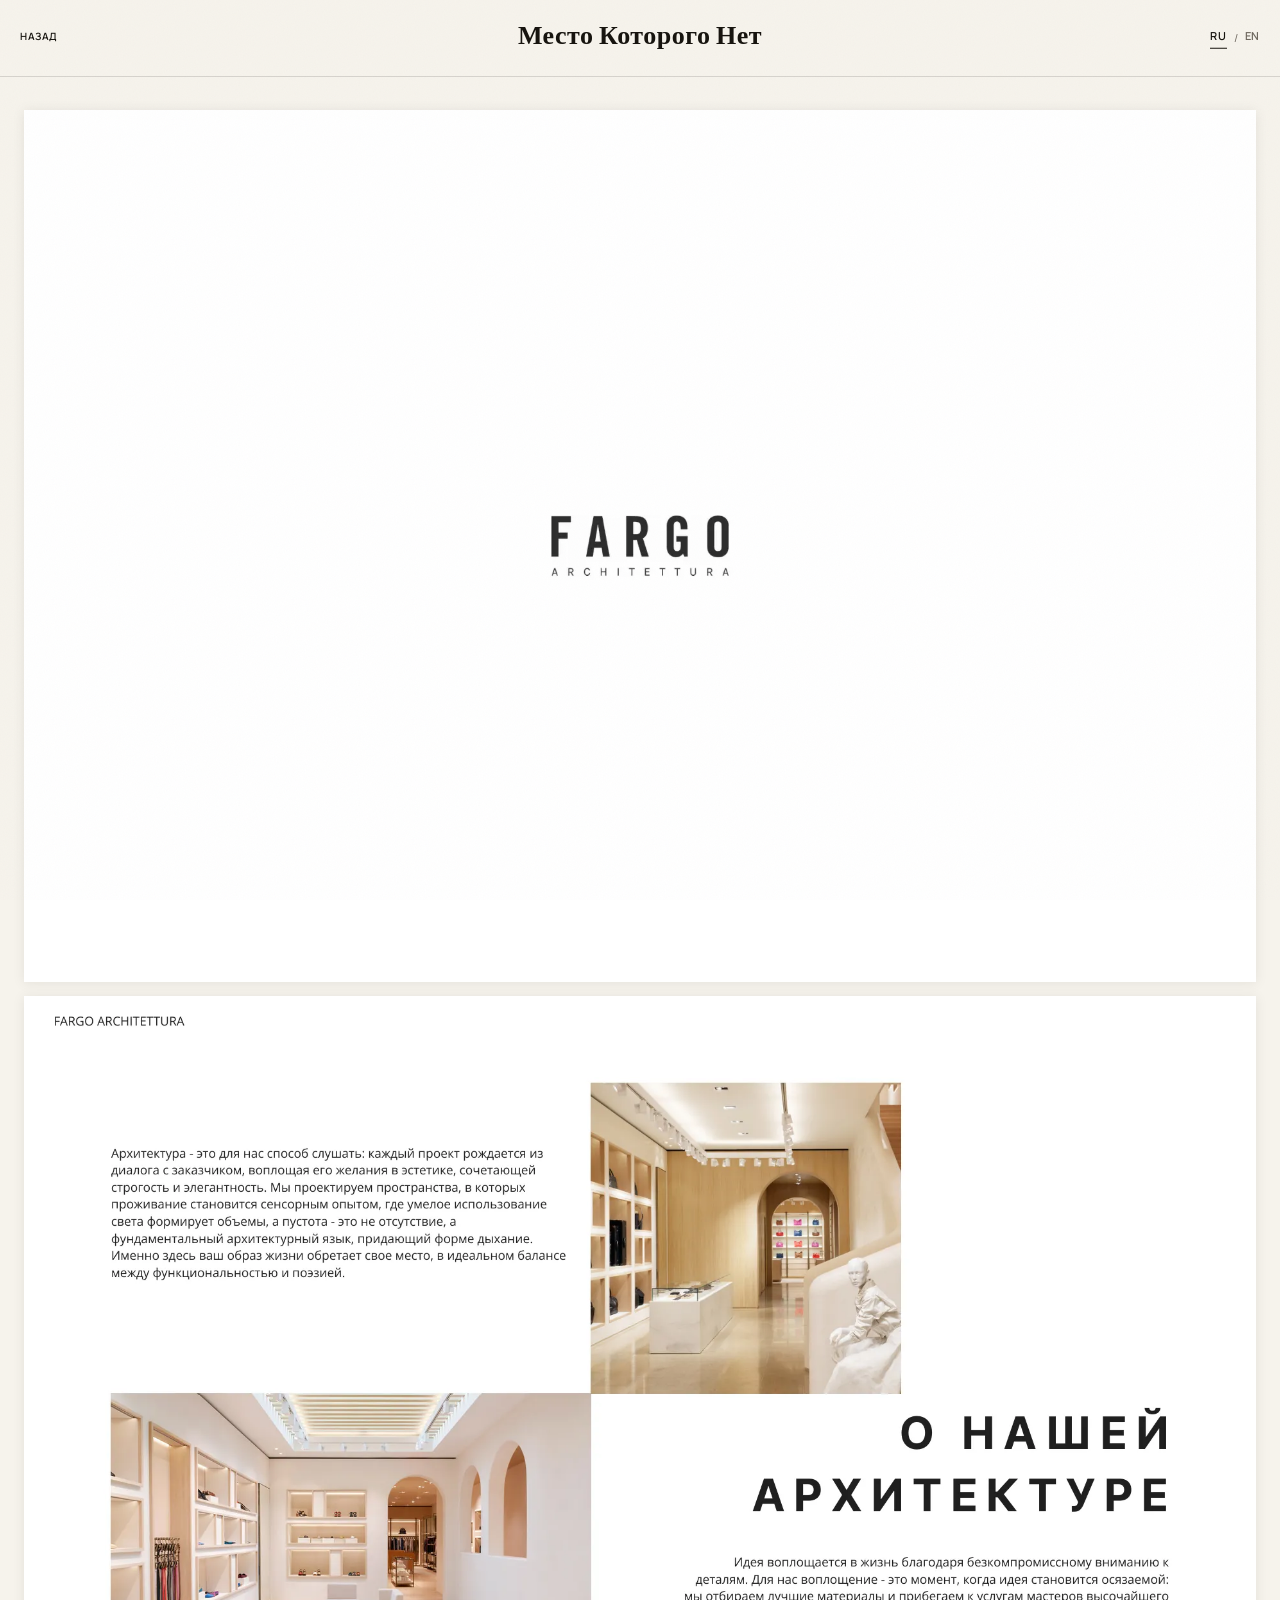
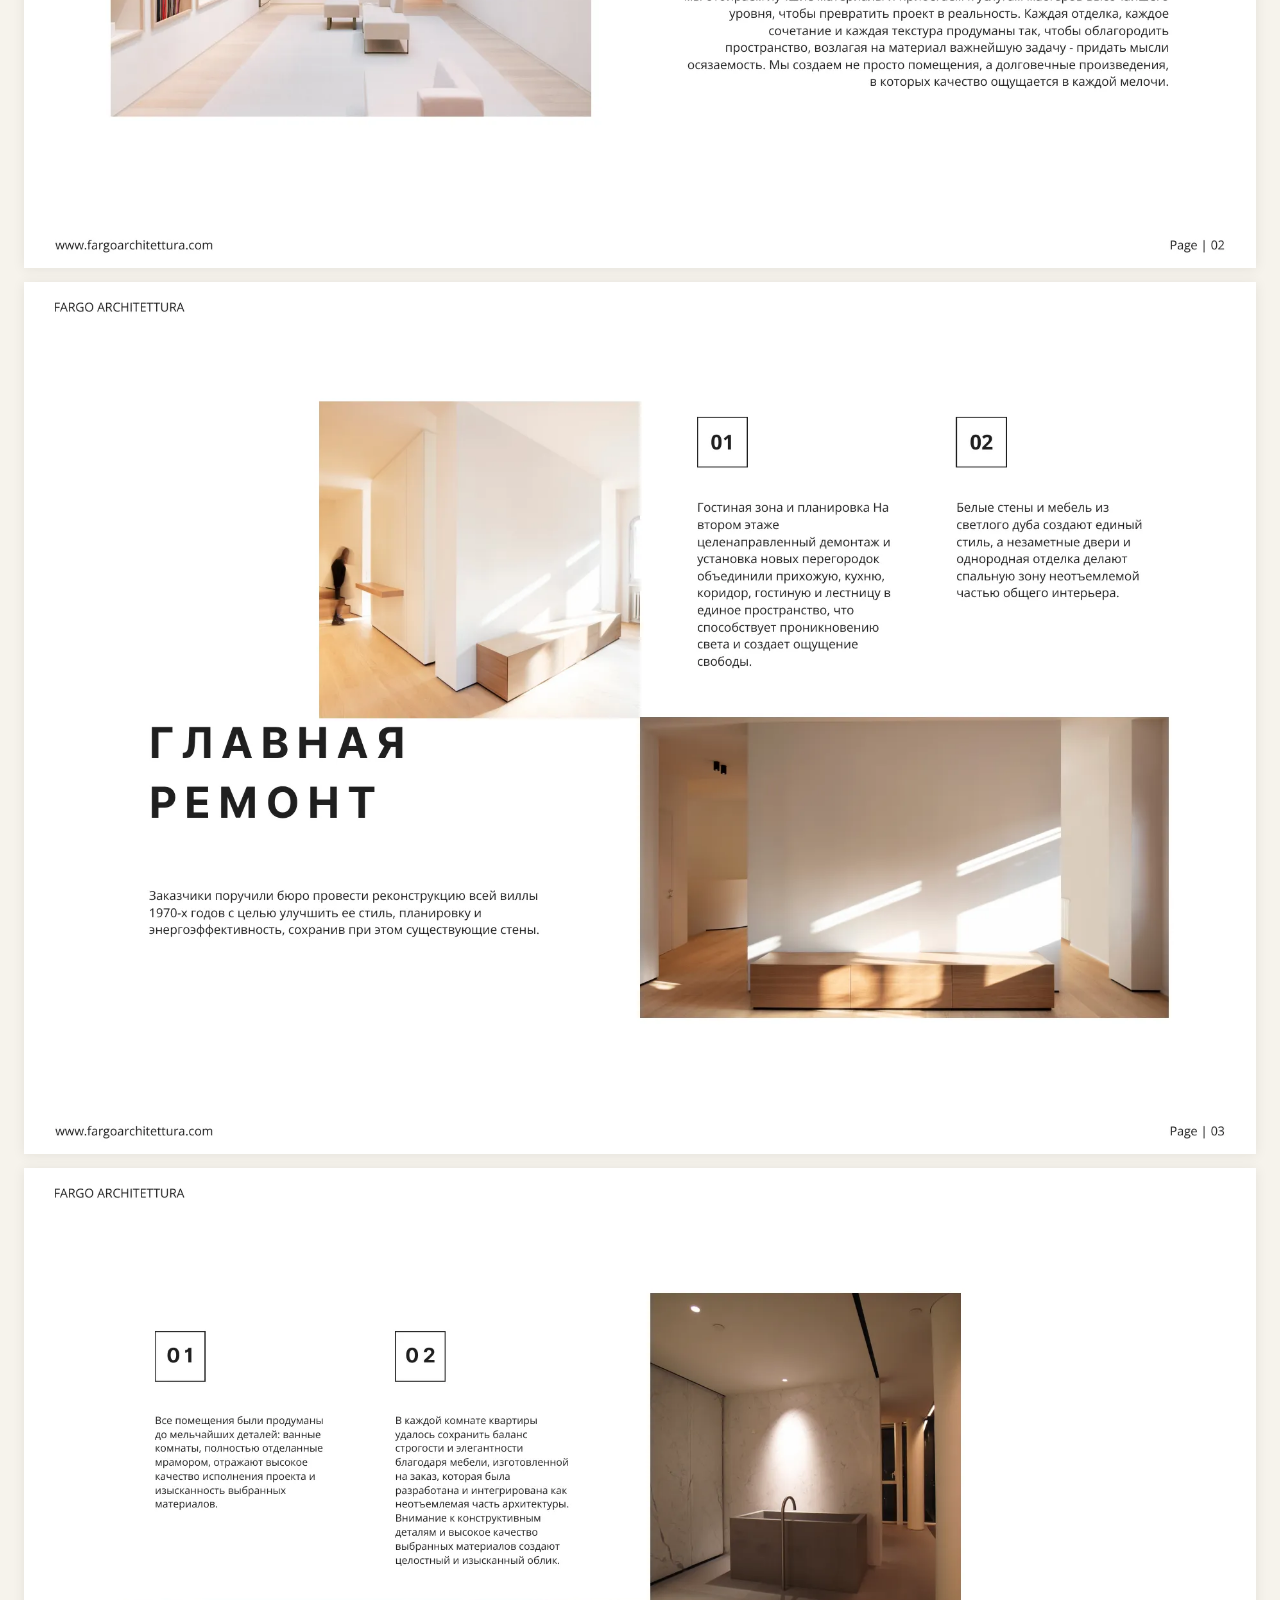
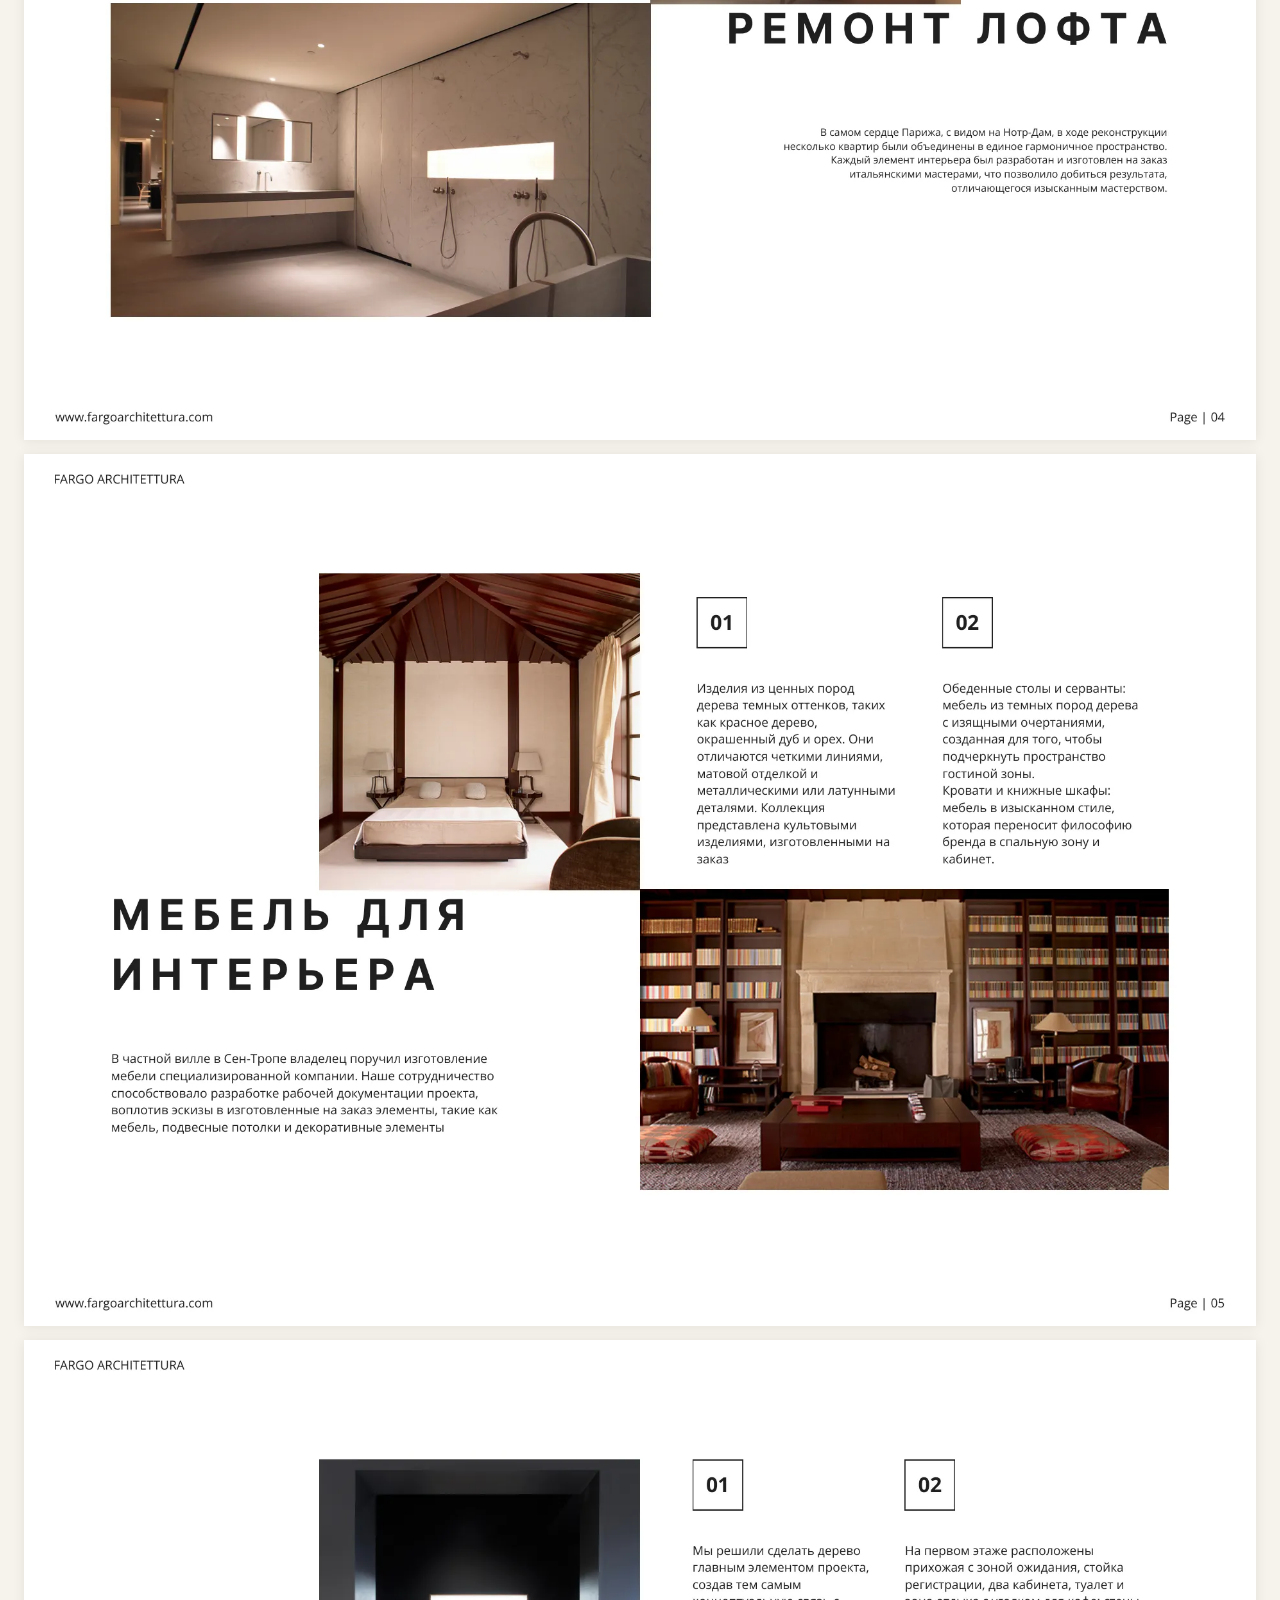
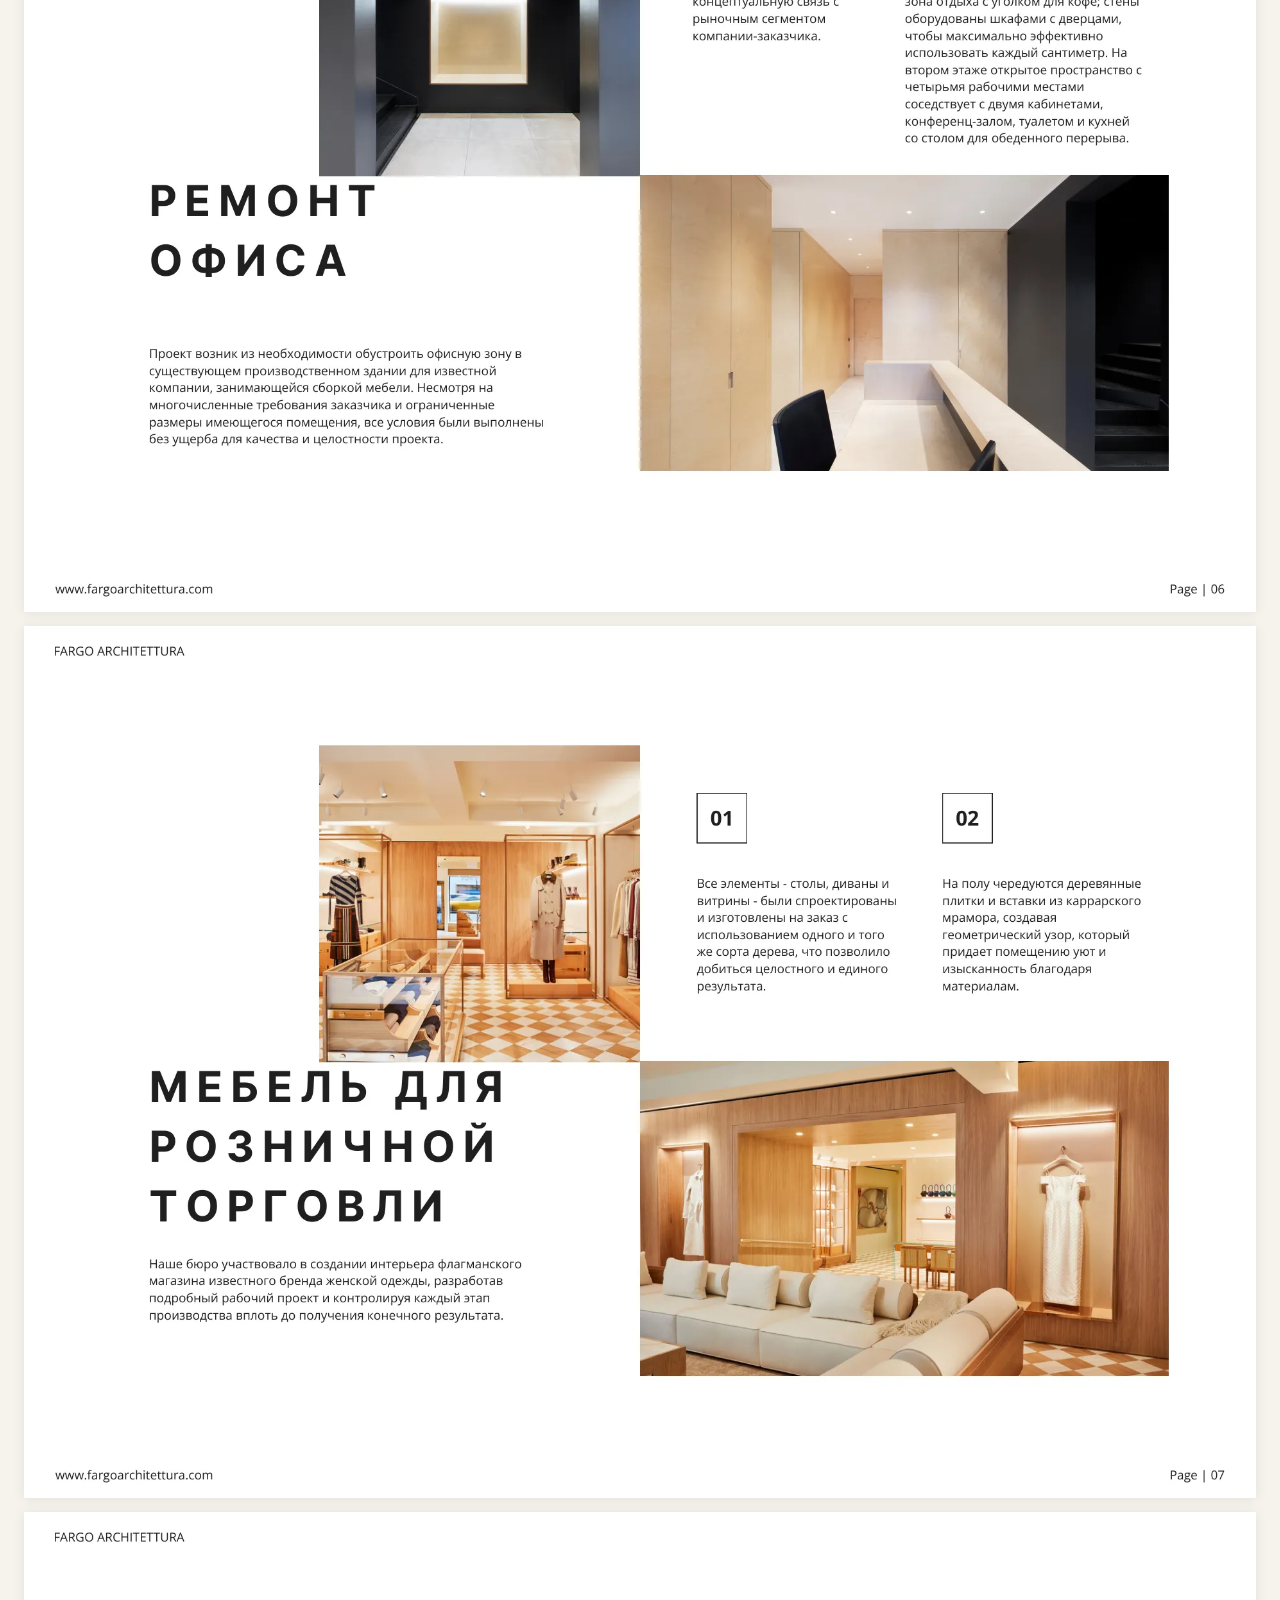
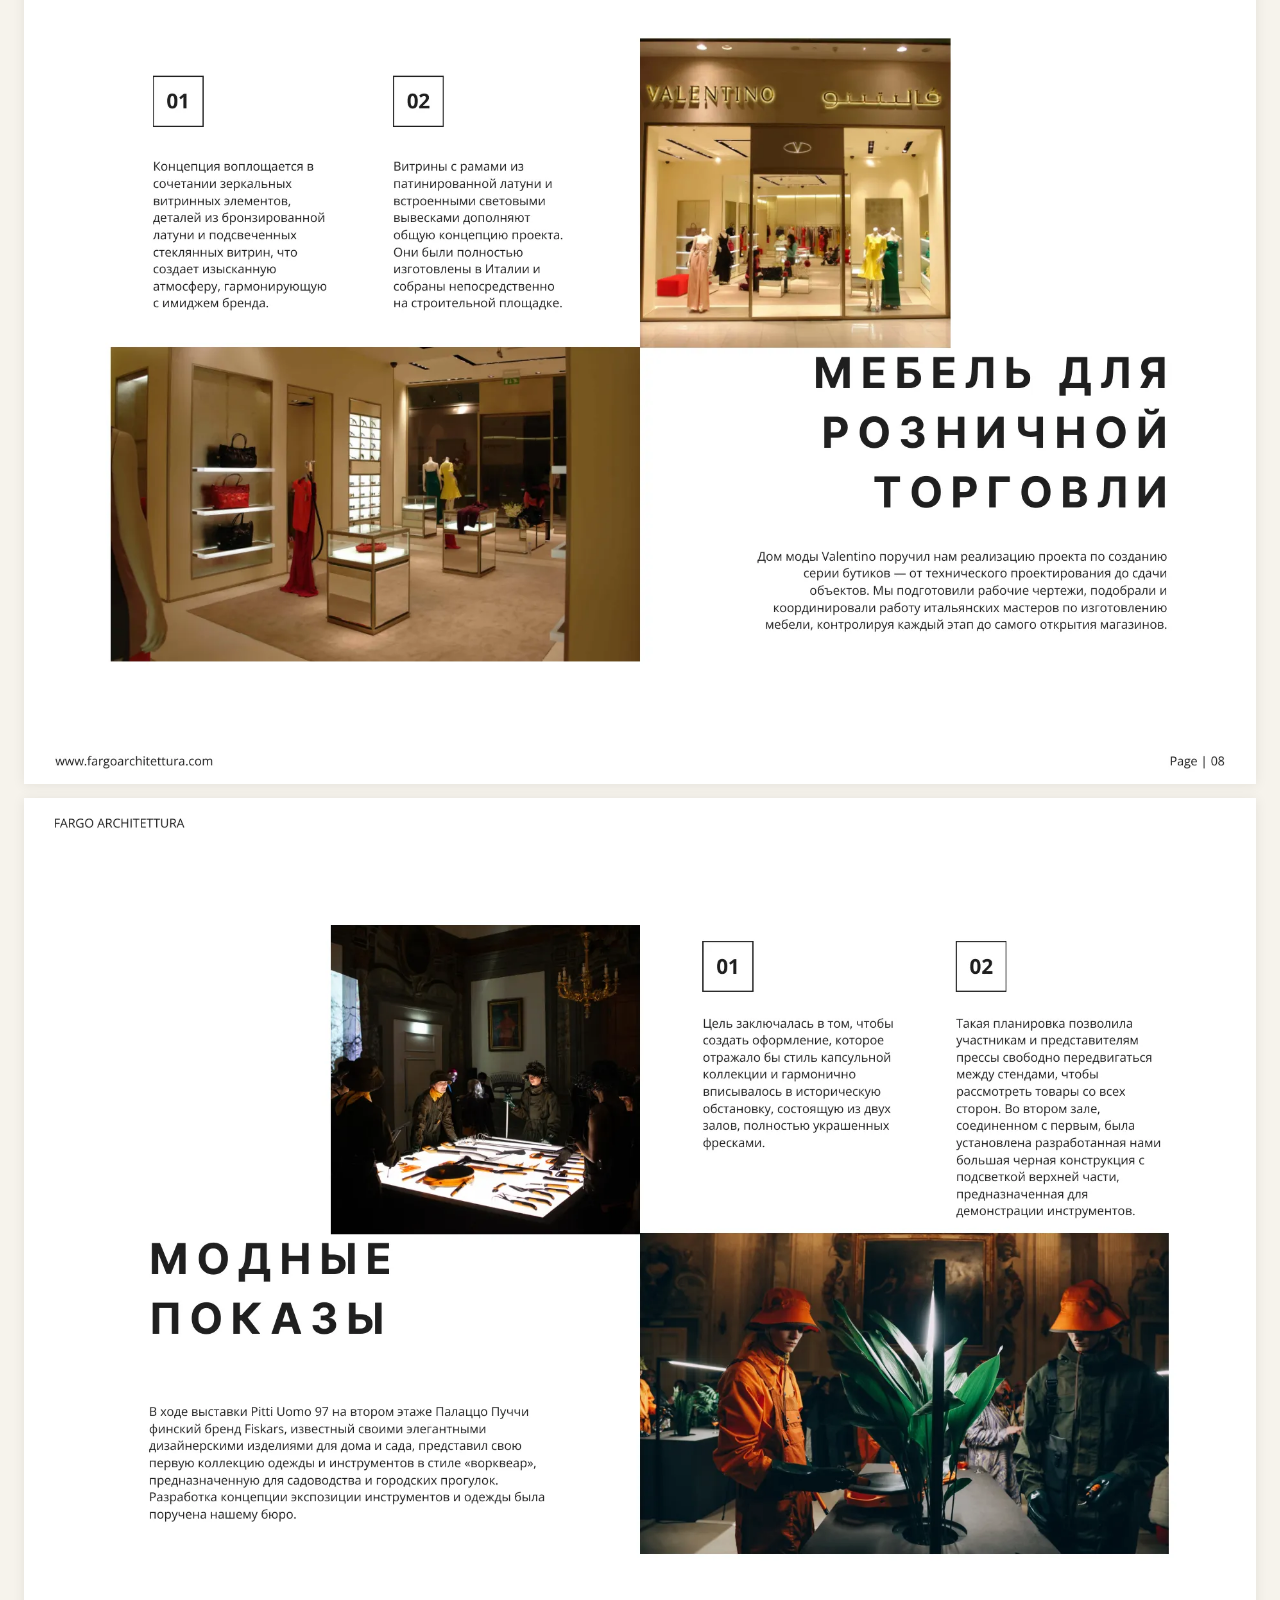
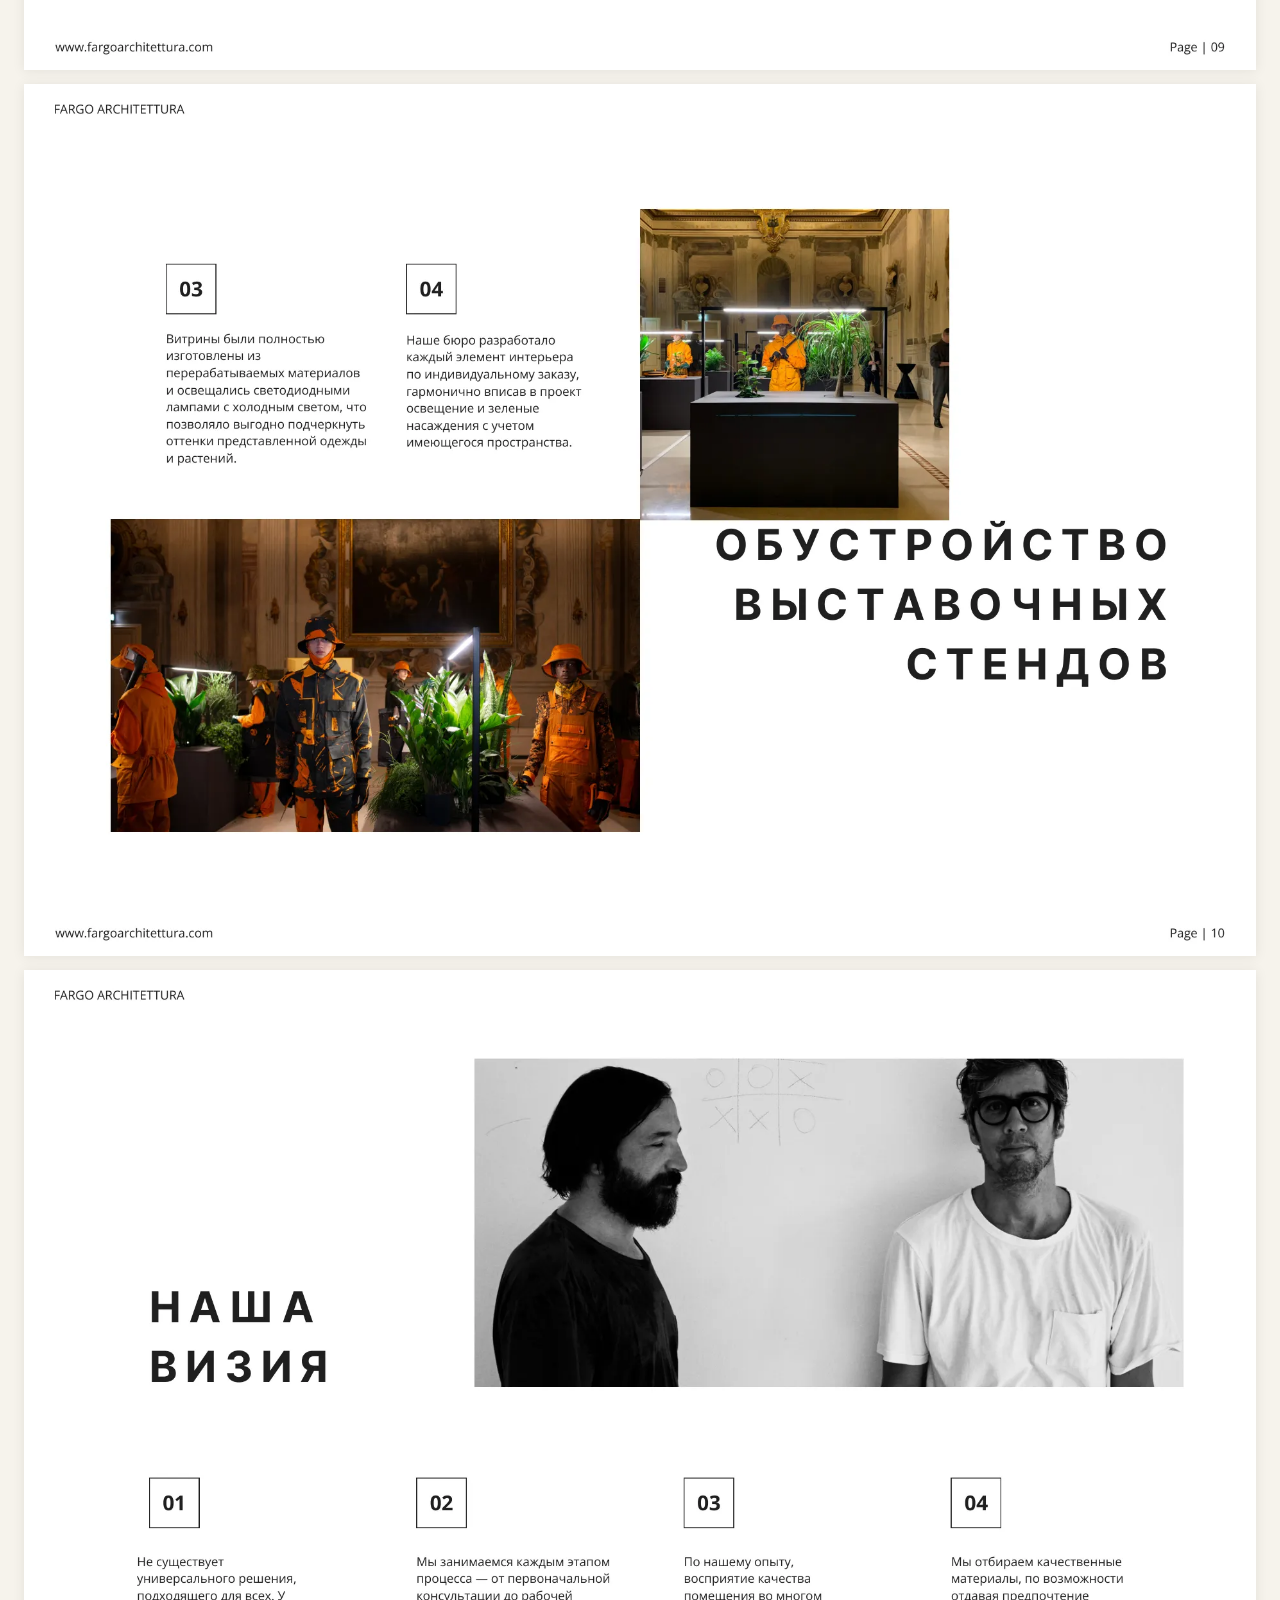
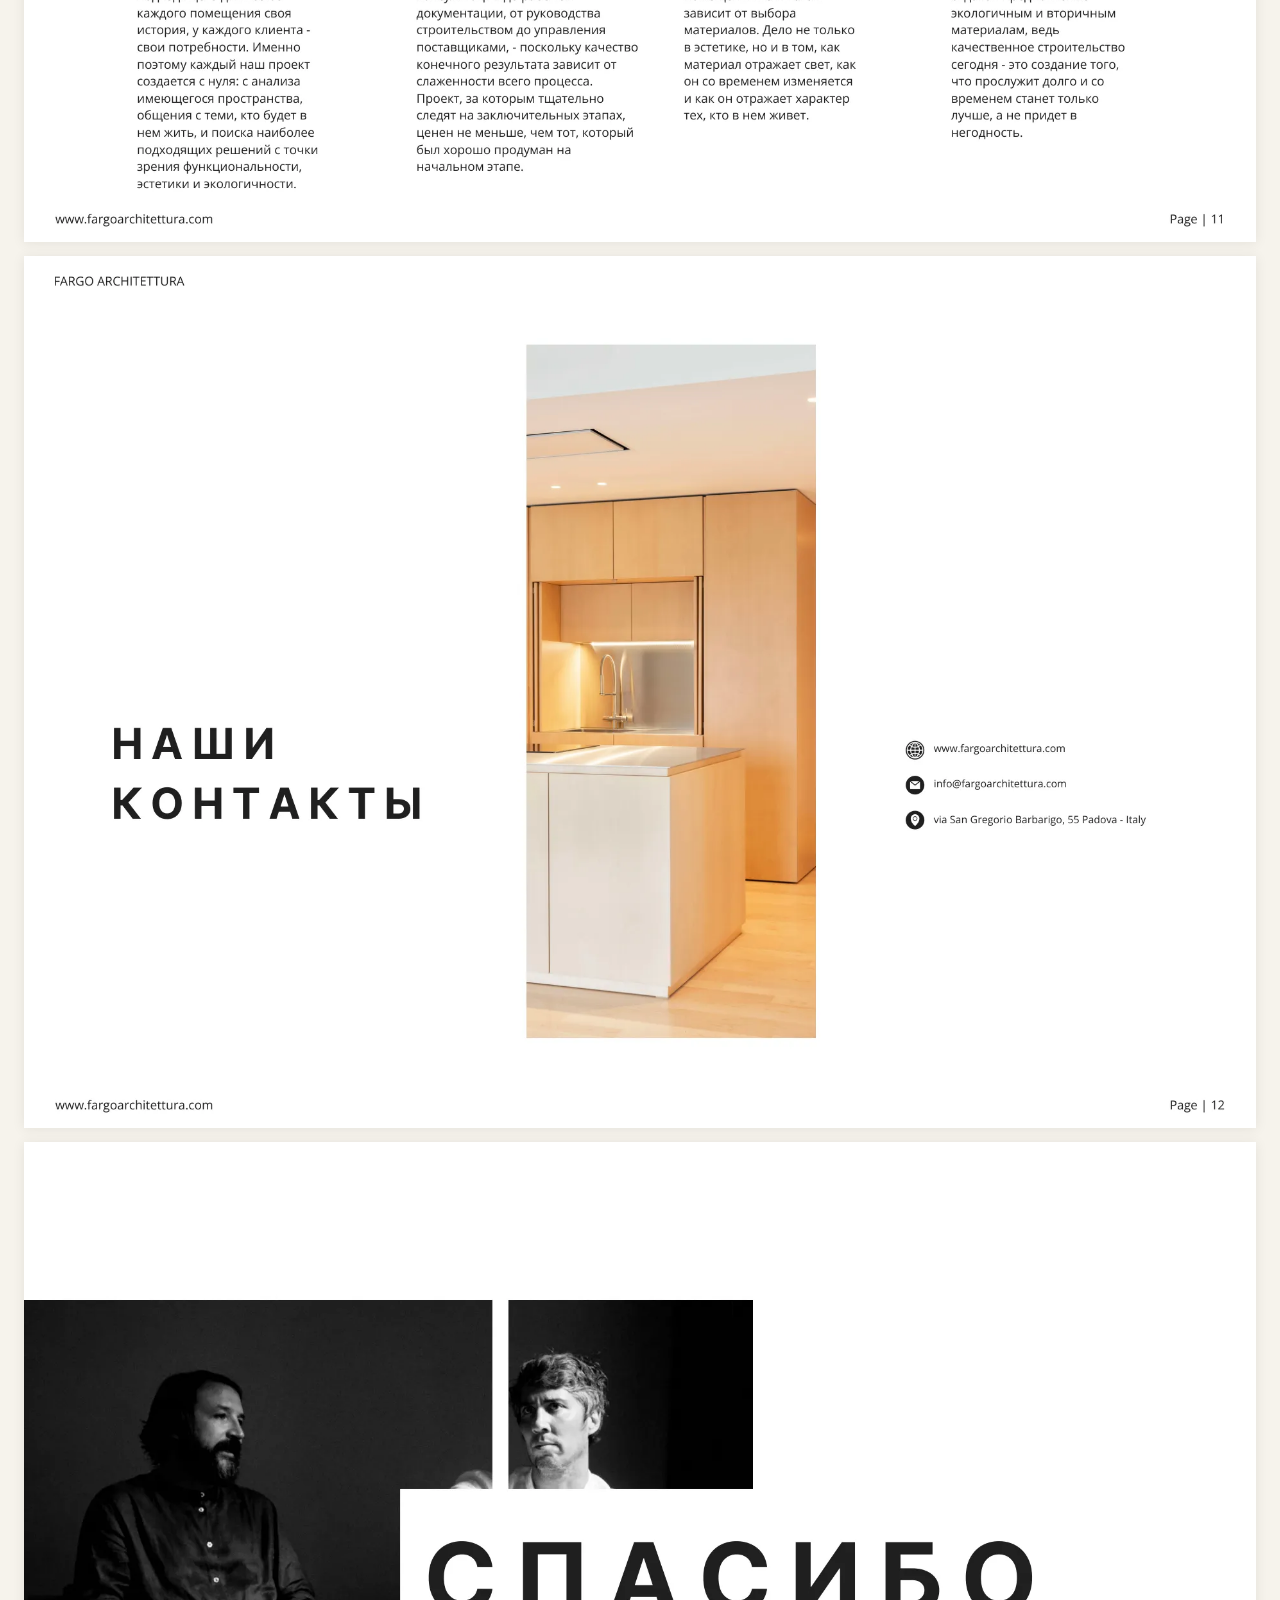
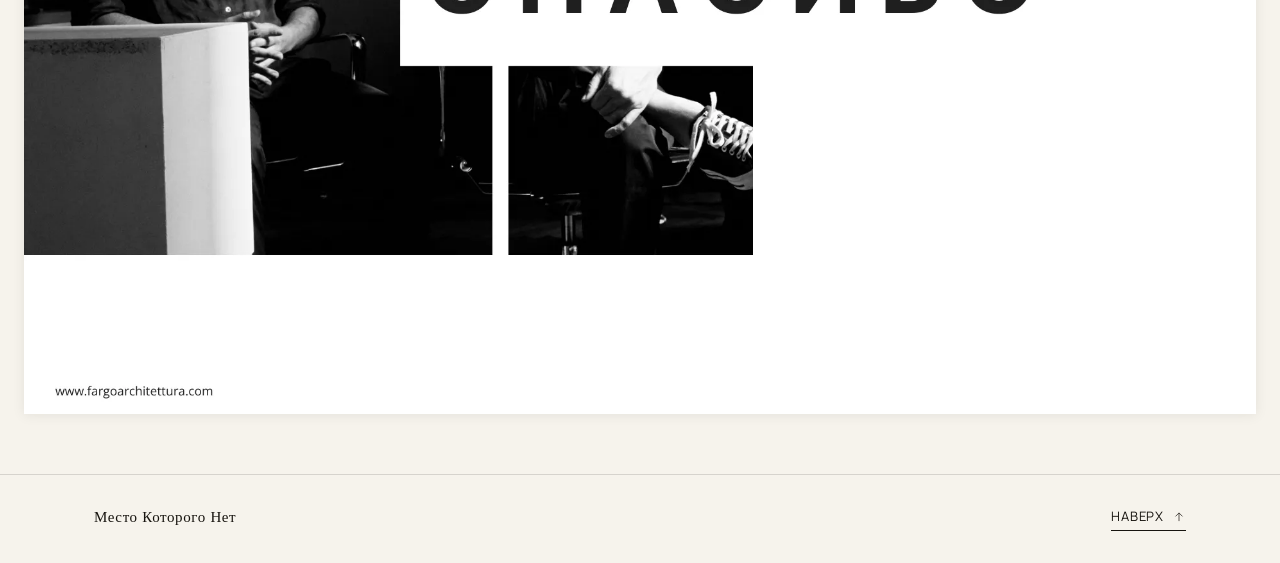
==== fargo.html @ a5865d2e "Add Fargo portfolio page, directions photo backdrop, header polish - New fargo.html: the Fargo portf" ====
<!doctype html>
<html lang="ru">
<head>
<meta charset="UTF-8" />
<meta name="viewport" content="width=device-width, initial-scale=1.0" />
<title data-i18n="fargo.title">Fargo — Место Которого Нет</title>
<meta name="description" content="Fargo — портфолио. Place Doesn't Exist." />
<link rel="preconnect" href="https://fonts.googleapis.com" />
<link rel="preconnect" href="https://fonts.gstatic.com" crossorigin />
<link href="https://fonts.googleapis.com/css2?family=Newsreader:ital,opsz,wght@0,6..72,300;0,6..72,400;0,6..72,500;0,6..72,700;1,6..72,400;1,6..72,500&family=Manrope:wght@400;500;600&display=swap" rel="stylesheet" />
<link rel="stylesheet" href="css/style.css" />
</head>
<body>

<div class="noise"></div>

<header class="site-header site-header--solid" id="header">
  <div class="header-bar">
    <nav class="nav-inline">
      <a href="index.html" class="nav-link" data-i18n="fargo.back">Назад</a>
    </nav>

    <div class="lang-switch" id="langSwitch">
      <button type="button" class="lang-btn is-active" data-lang="ru">RU</button>
      <span class="lang-sep">/</span>
      <button type="button" class="lang-btn" data-lang="en">EN</button>
    </div>

    <div class="container header-inner">
      <a href="index.html" class="logo" data-i18n="brand">Место Которого Нет</a>
    </div>
  </div>
</header>

<main class="fargo-main" id="top">
  <div class="fargo-set" data-lang-set="ru">
    <img src="content/fargo/ru/page-01.webp" alt="Fargo — страница 1" />
    <img src="content/fargo/ru/page-02.webp" alt="Fargo — страница 2" loading="lazy" />
    <img src="content/fargo/ru/page-03.webp" alt="Fargo — страница 3" loading="lazy" />
    <img src="content/fargo/ru/page-04.webp" alt="Fargo — страница 4" loading="lazy" />
    <img src="content/fargo/ru/page-05.webp" alt="Fargo — страница 5" loading="lazy" />
    <img src="content/fargo/ru/page-06.webp" alt="Fargo — страница 6" loading="lazy" />
    <img src="content/fargo/ru/page-07.webp" alt="Fargo — страница 7" loading="lazy" />
    <img src="content/fargo/ru/page-08.webp" alt="Fargo — страница 8" loading="lazy" />
    <img src="content/fargo/ru/page-09.webp" alt="Fargo — страница 9" loading="lazy" />
    <img src="content/fargo/ru/page-10.webp" alt="Fargo — страница 10" loading="lazy" />
    <img src="content/fargo/ru/page-11.webp" alt="Fargo — страница 11" loading="lazy" />
    <img src="content/fargo/ru/page-12.webp" alt="Fargo — страница 12" loading="lazy" />
    <img src="content/fargo/ru/page-13.webp" alt="Fargo — страница 13" loading="lazy" />
  </div>

  <div class="fargo-set" data-lang-set="en">
    <img src="content/fargo/en/page-01.webp" alt="Fargo — page 1" />
    <img src="content/fargo/en/page-02.webp" alt="Fargo — page 2" loading="lazy" />
    <img src="content/fargo/en/page-03.webp" alt="Fargo — page 3" loading="lazy" />
    <img src="content/fargo/en/page-04.webp" alt="Fargo — page 4" loading="lazy" />
    <img src="content/fargo/en/page-05.webp" alt="Fargo — page 5" loading="lazy" />
    <img src="content/fargo/en/page-06.webp" alt="Fargo — page 6" loading="lazy" />
    <img src="content/fargo/en/page-07.webp" alt="Fargo — page 7" loading="lazy" />
    <img src="content/fargo/en/page-08.webp" alt="Fargo — page 8" loading="lazy" />
    <img src="content/fargo/en/page-09.webp" alt="Fargo — page 9" loading="lazy" />
    <img src="content/fargo/en/page-10.webp" alt="Fargo — page 10" loading="lazy" />
    <img src="content/fargo/en/page-11.webp" alt="Fargo — page 11" loading="lazy" />
    <img src="content/fargo/en/page-12.webp" alt="Fargo — page 12" loading="lazy" />
    <img src="content/fargo/en/page-13.webp" alt="Fargo — page 13" loading="lazy" />
  </div>
</main>

<footer class="site-footer">
  <div class="container meta-row">
    <div class="meta-brand">
      <span data-i18n="brand">Место Которого Нет</span>
    </div>
    <a href="#top" class="meta-link">
      <span data-i18n="footer.top">Наверх</span>
      <svg viewBox="0 0 24 24" fill="none" aria-hidden="true"><path d="M12 19V5M6 11l6-6 6 6" stroke="currentColor" stroke-width="1.2"/></svg>
    </a>
  </div>
</footer>

<script src="js/i18n.js"></script>
<script>
  (() => {
    const sets = document.querySelectorAll(".fargo-set");
    const syncSets = (lang) => {
      sets.forEach((set) => {
        set.classList.toggle("is-active", set.getAttribute("data-lang-set") === lang);
      });
    };
    document.addEventListener("langchange", (e) => syncSets(e.detail.lang));
    document.addEventListener("DOMContentLoaded", () => {
      syncSets(document.documentElement.lang || "ru");
    });
  })();
</script>
</body>
</html>
---- css/style.css ----
/* ------------------------------------------------------------ */
/* Tokens                                                         */
/* ------------------------------------------------------------ */
:root {
  --bg: #f6f3ec;
  --bg-alt: #efeae0;
  --ink: #17140f;
  --ink-soft: #6e685f;
  --line: rgba(23, 20, 15, 0.14);
  --dark-bg: #14120e;
  --cream: #f6f3ec;

  --dot-1: #96603f;
  --dot-2: #2b3868;
  --dot-3: #2e4a37;

  --font-display: "Newsreader", Georgia, serif;
  --font-body: "Manrope", -apple-system, BlinkMacSystemFont, sans-serif;

  --container: 1220px;
  --gutter: clamp(20px, 5vw, 64px);
  --section-y: clamp(80px, 12vw, 160px);

  --ease: cubic-bezier(0.22, 1, 0.36, 1);
}

/* ------------------------------------------------------------ */
/* Reset                                                          */
/* ------------------------------------------------------------ */
* { margin: 0; padding: 0; box-sizing: border-box; }

html { scroll-behavior: smooth; }

body {
  background: var(--bg);
  color: var(--ink);
  font-family: var(--font-body);
  font-size: 16px;
  line-height: 1.5;
  -webkit-font-smoothing: antialiased;
  overflow-x: hidden;
}

img { max-width: 100%; display: block; }
a { color: inherit; text-decoration: none; }
ul { list-style: none; }
button { font: inherit; background: none; border: none; cursor: pointer; }

.container {
  max-width: var(--container);
  margin: 0 auto;
  padding: 0 var(--gutter);
}

h1, h2, h3 {
  font-family: var(--font-display);
  font-weight: 400;
  line-height: 1.08;
  letter-spacing: -0.01em;
}

em { font-style: italic; }

/* subtle grain overlay for texture */
.noise {
  position: fixed;
  inset: 0;
  pointer-events: none;
  z-index: 999;
  opacity: 0.035;
  mix-blend-mode: multiply;
  background-image: url("data:image/svg+xml,%3Csvg xmlns='http://www.w3.org/2000/svg' width='120' height='120'%3E%3Cfilter id='n'%3E%3CfeTurbulence type='fractalNoise' baseFrequency='0.9' numOctaves='2' stitchTiles='stitch'/%3E%3C/filter%3E%3Crect width='100%25' height='100%25' filter='url(%23n)'/%3E%3C/svg%3E");
}

/* ------------------------------------------------------------ */
/* Reveal-on-scroll                                               */
/* ------------------------------------------------------------ */
.reveal {
  opacity: 0;
  transform: translateY(24px);
  transition: opacity 0.9s var(--ease), transform 0.9s var(--ease);
}
.reveal.is-visible {
  opacity: 1;
  transform: translateY(0);
}

/* ------------------------------------------------------------ */
/* Header                                                         */
/* ------------------------------------------------------------ */
.site-header {
  position: fixed;
  top: 0;
  left: 0;
  right: 0;
  z-index: 200;
  padding: 26px 0;
  color: var(--ink);
  transition: background 0.4s var(--ease), padding 0.4s var(--ease), border-color 0.4s var(--ease);
  border-bottom: 1px solid transparent;
}
.site-header.scrolled {
  background: rgba(246, 243, 236, 0.86);
  backdrop-filter: blur(10px);
  padding: 16px 0;
  border-color: var(--line);
}
.site-header.nav-hover {
  background: rgba(246, 243, 236, 0.86);
  backdrop-filter: blur(10px);
  border-color: var(--line);
}

/* Solid header variant for inner pages (no hero photo behind it) */
.site-header--solid {
  background: var(--bg);
  border-color: var(--line);
}
.site-header--solid .logo { color: var(--ink); }

.header-inner {
  position: relative;
  display: flex;
  align-items: center;
  min-height: 24px;
  pointer-events: none;
}
.header-inner .logo,
.header-inner .burger {
  pointer-events: auto;
}

.logo {
  font-family: var(--font-display);
  font-size: 26px;
  font-weight: 700;
  color: #fff;
  letter-spacing: 0.02em;
  white-space: nowrap;
  position: absolute;
  left: 50%;
  transform: translateX(-50%);
  transition: color 0.4s var(--ease);
}
.site-header.scrolled .logo,
.site-header.nav-hover .logo { color: var(--ink); }

.header-bar { position: relative; }

.nav-inline {
  position: absolute;
  left: 20px;
  top: 50%;
  transform: translateY(-50%);
  display: flex;
  gap: clamp(10px, 1.6vw, 20px);
}
.nav-inline a {
  font-size: 10px;
  font-weight: 600;
  letter-spacing: 0.05em;
  text-transform: uppercase;
  position: relative;
  padding-bottom: 4px;
}
.nav-inline a::after {
  content: "";
  position: absolute;
  left: 0; right: 100%;
  bottom: 0;
  height: 1px;
  background: currentColor;
  transition: right 0.35s var(--ease);
}
.nav-inline a:hover::after { right: 0; }

/* Second header row: submenu items revealed below the main bar */
.nav-subrow {
  overflow: hidden;
  max-height: 0;
  transition: max-height 0.35s var(--ease);
}
.site-header.subrow-open .nav-subrow { max-height: 120px; }

.nav-submenu {
  display: none;
  flex-direction: column;
  align-items: flex-start;
  gap: 10px;
  padding: 18px 20px 8px;
}
.nav-submenu.is-active { display: flex; }
.nav-submenu a {
  font-family: var(--font-display);
  font-size: 14px;
  color: var(--ink);
  white-space: nowrap;
  transition: opacity 0.25s var(--ease);
}
.nav-submenu a:hover { opacity: 0.55; }

.lang-switch {
  position: absolute;
  right: 20px;
  top: 50%;
  transform: translateY(-50%);
  display: flex;
  align-items: center;
  gap: 7px;
  z-index: 210;
}
.lang-sep {
  font-size: 11px;
  color: var(--ink-soft);
}
.lang-btn {
  font-family: var(--font-body);
  font-size: 11px;
  font-weight: 600;
  letter-spacing: 0.06em;
  text-transform: uppercase;
  color: var(--ink-soft);
  cursor: pointer;
  padding-bottom: 3px;
  border-bottom: 1px solid transparent;
  transition: color 0.25s var(--ease), border-color 0.25s var(--ease);
}
.lang-btn.is-active {
  color: var(--ink);
  border-color: var(--ink);
}
.lang-btn:hover { color: var(--ink); }

.burger {
  display: none;
  flex-direction: column;
  justify-content: center;
  gap: 5px;
  width: 32px;
  height: 24px;
  justify-self: start;
  z-index: 210;
}
.burger span {
  display: block;
  height: 1px;
  background: currentColor;
  transition: transform 0.3s var(--ease), opacity 0.3s var(--ease);
}
.burger[aria-expanded="true"] span:nth-child(1) { transform: translateY(6px) rotate(45deg); }
.burger[aria-expanded="true"] span:nth-child(2) { opacity: 0; }
.burger[aria-expanded="true"] span:nth-child(3) { transform: translateY(-6px) rotate(-45deg); }

/* ------------------------------------------------------------ */
/* Full-screen nav overlay                                        */
/* ------------------------------------------------------------ */
.nav-overlay {
  position: fixed;
  inset: 0;
  z-index: 150;
  background: var(--cream);
  display: flex;
  flex-direction: column;
  align-items: center;
  justify-content: center;
  gap: 44px;
  opacity: 0;
  visibility: hidden;
  transform: translateY(-12px);
  transition: opacity 0.5s var(--ease), transform 0.5s var(--ease), visibility 0.5s;
}
.nav-overlay.open {
  opacity: 1;
  visibility: visible;
  transform: translateY(0);
}
.nav-overlay ul {
  display: flex;
  flex-direction: column;
  align-items: center;
  gap: 22px;
}
.nav-overlay a {
  font-family: var(--font-display);
  font-size: clamp(28px, 5vw, 44px);
  transition: opacity 0.3s var(--ease);
}
.nav-overlay a:hover { opacity: 0.55; }
.nav-overlay-foot {
  font-size: 12px;
  letter-spacing: 0.08em;
  text-transform: uppercase;
  color: var(--ink-soft);
}

/* ------------------------------------------------------------ */
/* Hero                                                            */
/* ------------------------------------------------------------ */
.hero {
  position: relative;
  height: 100svh;
  overflow: hidden;
  background: var(--bg);
}

.hero-photo {
  position: absolute;
  inset: 0;
}
.hero-photo img {
  width: 100%;
  height: 100%;
  object-fit: cover;
  object-position: center 30%;
}

.hero-scroll {
  position: absolute;
  right: var(--gutter);
  bottom: 40px;
  z-index: 2;
  display: flex;
  align-items: center;
  gap: 12px;
}
.hero-scroll span {
  width: 1px;
  height: 40px;
  background: rgba(23, 20, 15, 0.25);
  overflow: hidden;
  position: relative;
}
.hero-scroll span::after {
  content: "";
  position: absolute;
  top: -100%;
  left: 0; right: 0; height: 100%;
  background: var(--ink);
  animation: scrollLine 2.2s var(--ease) infinite;
}
@keyframes scrollLine {
  0% { top: -100%; }
  60% { top: 100%; }
  100% { top: 100%; }
}
.hero-scroll p {
  font-size: 11px;
  letter-spacing: 0.14em;
  text-transform: uppercase;
  color: var(--ink-soft);
}

/* ------------------------------------------------------------ */
/* Styles                                                          */
/* ------------------------------------------------------------ */
.styles { padding: 28px 0; }

.styles-row {
  display: flex;
  gap: 10px;
}

.style-card {
  flex: 1;
  padding: 16px 18px;
  display: flex;
  flex-direction: column;
  align-items: center;
  gap: 5px;
  text-align: center;
}

.style-title-row {
  display: flex;
  align-items: center;
  justify-content: center;
  gap: 8px;
}

.style-dot {
  width: 6px;
  height: 6px;
  border-radius: 50%;
  flex-shrink: 0;
}
.style-dot-1 { background: var(--dot-1); }
.style-dot-2 { background: var(--dot-2); }
.style-dot-3 { background: var(--dot-3); }

.style-card h3 { font-size: clamp(11px, 1.1vw, 14px); }
.style-card p {
  font-family: var(--font-display);
  font-style: italic;
  font-size: 11px;
  color: var(--ink-soft);
}

/* ------------------------------------------------------------ */
/* Eyebrow (label + line)                                         */
/* ------------------------------------------------------------ */
.eyebrow-row {
  display: flex;
  align-items: center;
  gap: 16px;
  margin-bottom: 28px;
  font-size: 12px;
  letter-spacing: 0.14em;
  text-transform: uppercase;
  color: var(--ink-soft);
}
.eyebrow-row.center { justify-content: center; }
.eyebrow-line {
  width: 48px;
  height: 1px;
  background: currentColor;
  opacity: 0.5;
}

/* ------------------------------------------------------------ */
/* About                                                           */
/* ------------------------------------------------------------ */
.about { padding: var(--section-y) 0; }
.styles + .about { padding-top: 40px; }

.about-text {
  font-family: var(--font-display);
  font-size: clamp(19px, 2.3vw, 27px);
  line-height: 1.5;
  max-width: 800px;
}

.meta-row {
  display: flex;
  align-items: flex-end;
  justify-content: space-between;
  gap: 20px;
  flex-wrap: wrap;
}
.about .meta-row {
  margin-top: 56px;
  padding-top: 28px;
  border-top: 1px solid var(--line);
}

.meta-brand { display: flex; flex-direction: column; gap: 4px; }
.meta-brand span:first-child {
  font-family: var(--font-display);
  font-size: 15px;
  letter-spacing: 0.04em;
}
.meta-brand span:not(:first-child) {
  font-size: 11px;
  text-transform: uppercase;
  letter-spacing: 0.06em;
  color: var(--ink-soft);
}

.meta-link {
  display: inline-flex;
  align-items: center;
  gap: 8px;
  font-size: 13px;
  text-transform: uppercase;
  letter-spacing: 0.06em;
  border-bottom: 1px solid var(--ink);
  padding-bottom: 3px;
  transition: gap 0.3s var(--ease);
}
.meta-link svg { width: 14px; height: 14px; transition: transform 0.3s var(--ease); }
.meta-link:hover { gap: 12px; }

/* ------------------------------------------------------------ */
/* Section heading                                                */
/* ------------------------------------------------------------ */
h2 { font-size: clamp(32px, 4.5vw, 52px); margin-bottom: 48px; }

/* ------------------------------------------------------------ */
/* Directions / Cards                                             */
/* ------------------------------------------------------------ */
.directions {
  position: relative;
  padding: var(--section-y) 0;
  background: var(--bg-alt);
  border-top: 1px solid var(--line);
  border-bottom: 1px solid var(--line);
}
.directions::before {
  content: "";
  position: absolute;
  inset: 0;
  background: url("../content/IMG_7800.jpg") center / cover no-repeat;
  opacity: 0.5;
  pointer-events: none;
}
.directions .container { position: relative; }

.cards {
  display: grid;
  grid-template-columns: repeat(3, 1fr);
  gap: 1px;
  background: var(--line);
  border: 1px solid var(--line);
}

.card {
  background: rgba(246, 243, 236, 0.72);
  backdrop-filter: blur(6px);
  padding: 44px 32px;
  display: flex;
  flex-direction: column;
  gap: 20px;
  transition: background 0.4s var(--ease);
}
.card:hover { background: rgba(246, 243, 236, 0.92); }

.card-icon {
  width: 40px; height: 40px;
  color: var(--ink);
}
.card-icon svg { width: 100%; height: 100%; }

.card h3 { font-size: 22px; }
.card p { color: var(--ink-soft); font-size: 15px; line-height: 1.6; }

/* ------------------------------------------------------------ */
/* Italy                                                           */
/* ------------------------------------------------------------ */
.italy { padding: var(--section-y) 0; }

.italy-grid {
  display: grid;
  grid-template-columns: 1fr 1fr;
  gap: clamp(32px, 6vw, 90px);
  align-items: center;
}

.italy-visual { aspect-ratio: 4 / 5; position: relative; order: 2; }
.italy-frame {
  position: absolute; inset: 0;
  background:
    url("../content/italy.jpg") center / cover no-repeat,
    linear-gradient(160deg, #d8cdb8 0%, #b9ab8f 55%, #8f7f63 100%);
}

.italy-text h2 { margin-top: 18px; }
.italy-text p:not(.eyebrow-row *) {
  font-family: var(--font-display);
  font-size: clamp(18px, 1.9vw, 22px);
  color: var(--ink);
  max-width: 480px;
}

/* ------------------------------------------------------------ */
/* Partners                                                        */
/* ------------------------------------------------------------ */
.partners { padding: var(--section-y) 0; background: var(--dark-bg); color: var(--cream); }
.partners .eyebrow-row { color: rgba(246, 243, 236, 0.55); }
.partners h2 { color: var(--cream); }
.partners-lead {
  font-family: var(--font-display);
  color: rgba(246, 243, 236, 0.82);
  font-size: clamp(18px, 1.9vw, 22px);
  max-width: 560px;
  margin-top: -20px;
  margin-bottom: 48px;
}

.partners-row {
  display: grid;
  grid-template-columns: repeat(5, 1fr);
  border-top: 1px solid rgba(246, 243, 236, 0.16);
  border-left: 1px solid rgba(246, 243, 236, 0.16);
}
.partner-slot {
  border-right: 1px solid rgba(246, 243, 236, 0.16);
  border-bottom: 1px solid rgba(246, 243, 236, 0.16);
  padding: 40px 20px;
  display: flex;
  align-items: center;
  justify-content: center;
  font-family: var(--font-display);
  font-size: 15px;
  color: rgba(246, 243, 236, 0.4);
  letter-spacing: 0.04em;
}

.partners-note {
  margin-top: 20px;
  font-size: 12px;
  color: rgba(246, 243, 236, 0.4);
}

/* ------------------------------------------------------------ */
/* Contact                                                         */
/* ------------------------------------------------------------ */
.contact {
  padding: var(--section-y) 0;
  text-align: center;
}
.contact h2 { margin-bottom: 24px; }
.contact-sub {
  font-family: var(--font-display);
  max-width: 480px;
  color: var(--ink);
  font-size: clamp(18px, 1.9vw, 21px);
  margin: 0 auto 40px;
}

.contact-buttons {
  display: flex;
  flex-direction: column;
  align-items: center;
  gap: 16px;
}

.btn {
  display: inline-flex;
  align-items: center;
  gap: 10px;
  padding: 16px 30px;
  border: 1px solid var(--ink);
  border-radius: 999px;
  font-size: 13px;
  letter-spacing: 0.06em;
  text-transform: uppercase;
  transition: background 0.3s var(--ease), color 0.3s var(--ease);
}
.btn:hover { background: var(--ink); color: var(--bg); }

/* ------------------------------------------------------------ */
/* Fargo portfolio page                                            */
/* ------------------------------------------------------------ */
.fargo-main {
  padding: 110px 0 60px;
  max-width: 1400px;
  margin: 0 auto;
}

.fargo-set { display: none; }
.fargo-set.is-active {
  display: flex;
  flex-direction: column;
  gap: 14px;
  padding: 0 clamp(10px, 2vw, 24px);
}
.fargo-set img {
  width: 100%;
  display: block;
  box-shadow: 0 1px 12px rgba(23, 20, 15, 0.08);
}

/* ------------------------------------------------------------ */
/* Footer                                                          */
/* ------------------------------------------------------------ */
.site-footer { padding: 32px 0; border-top: 1px solid var(--line); }
.site-footer .meta-row { align-items: center; }

/* ------------------------------------------------------------ */
/* Responsive                                                     */
/* ------------------------------------------------------------ */
@media (max-width: 860px) {
  .nav-inline { display: none; }
  .burger { display: flex; }

  /* Inner pages have no burger menu — keep the back link visible */
  .site-header--solid .nav-inline { display: flex; }

  .styles-row { flex-direction: column; }

  .about-grid { grid-template-columns: 1fr; }

  .cards { grid-template-columns: 1fr; }

  .italy-grid { grid-template-columns: 1fr; }
  .italy-visual { order: 1; aspect-ratio: 16/10; }

  .partners-row { grid-template-columns: repeat(2, 1fr); }
}

@media (max-width: 480px) {
  .partners-row { grid-template-columns: 1fr; }
  .meta-row { flex-direction: column; align-items: flex-start; gap: 16px; }
}

@media (max-width: 640px) {
  .hero-scroll { display: none; }

  .logo { font-size: 17px; }
  .site-header--solid .nav-inline { left: 16px; }
  .lang-switch { right: 16px; }
}
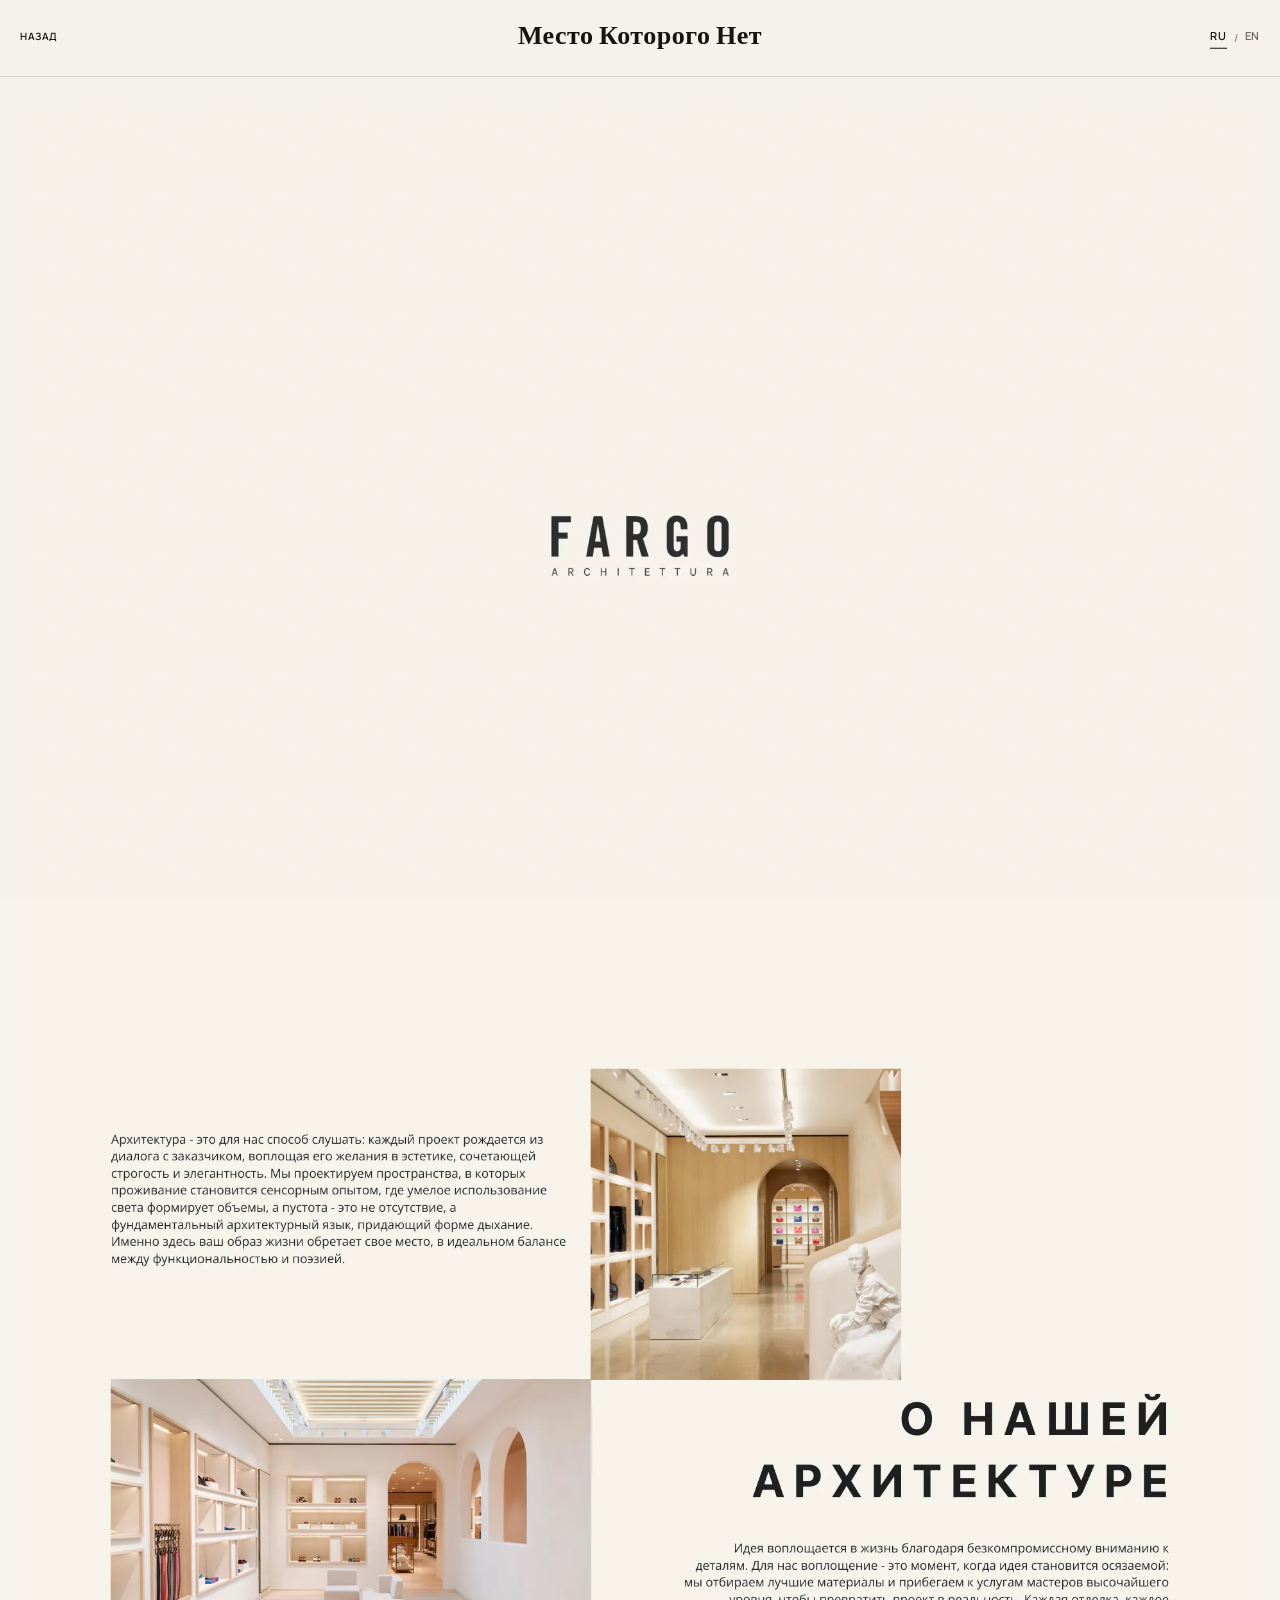
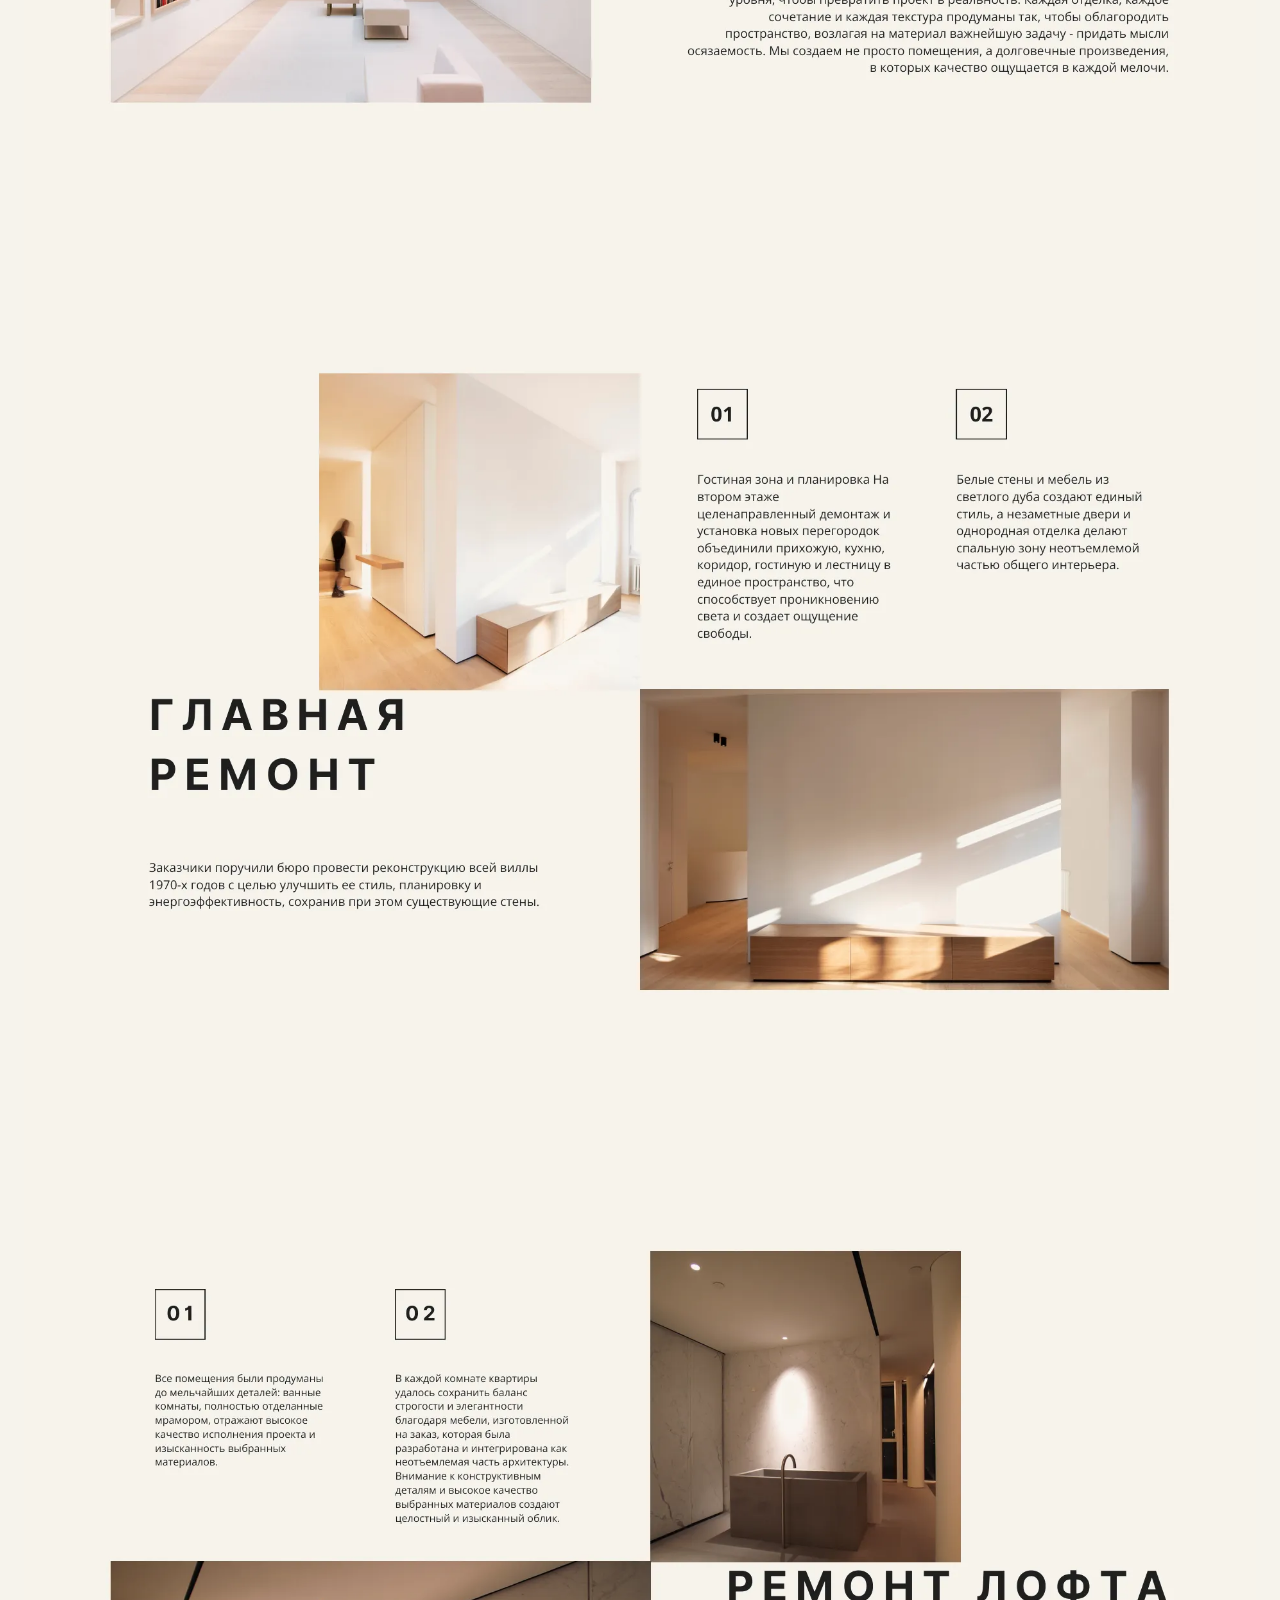
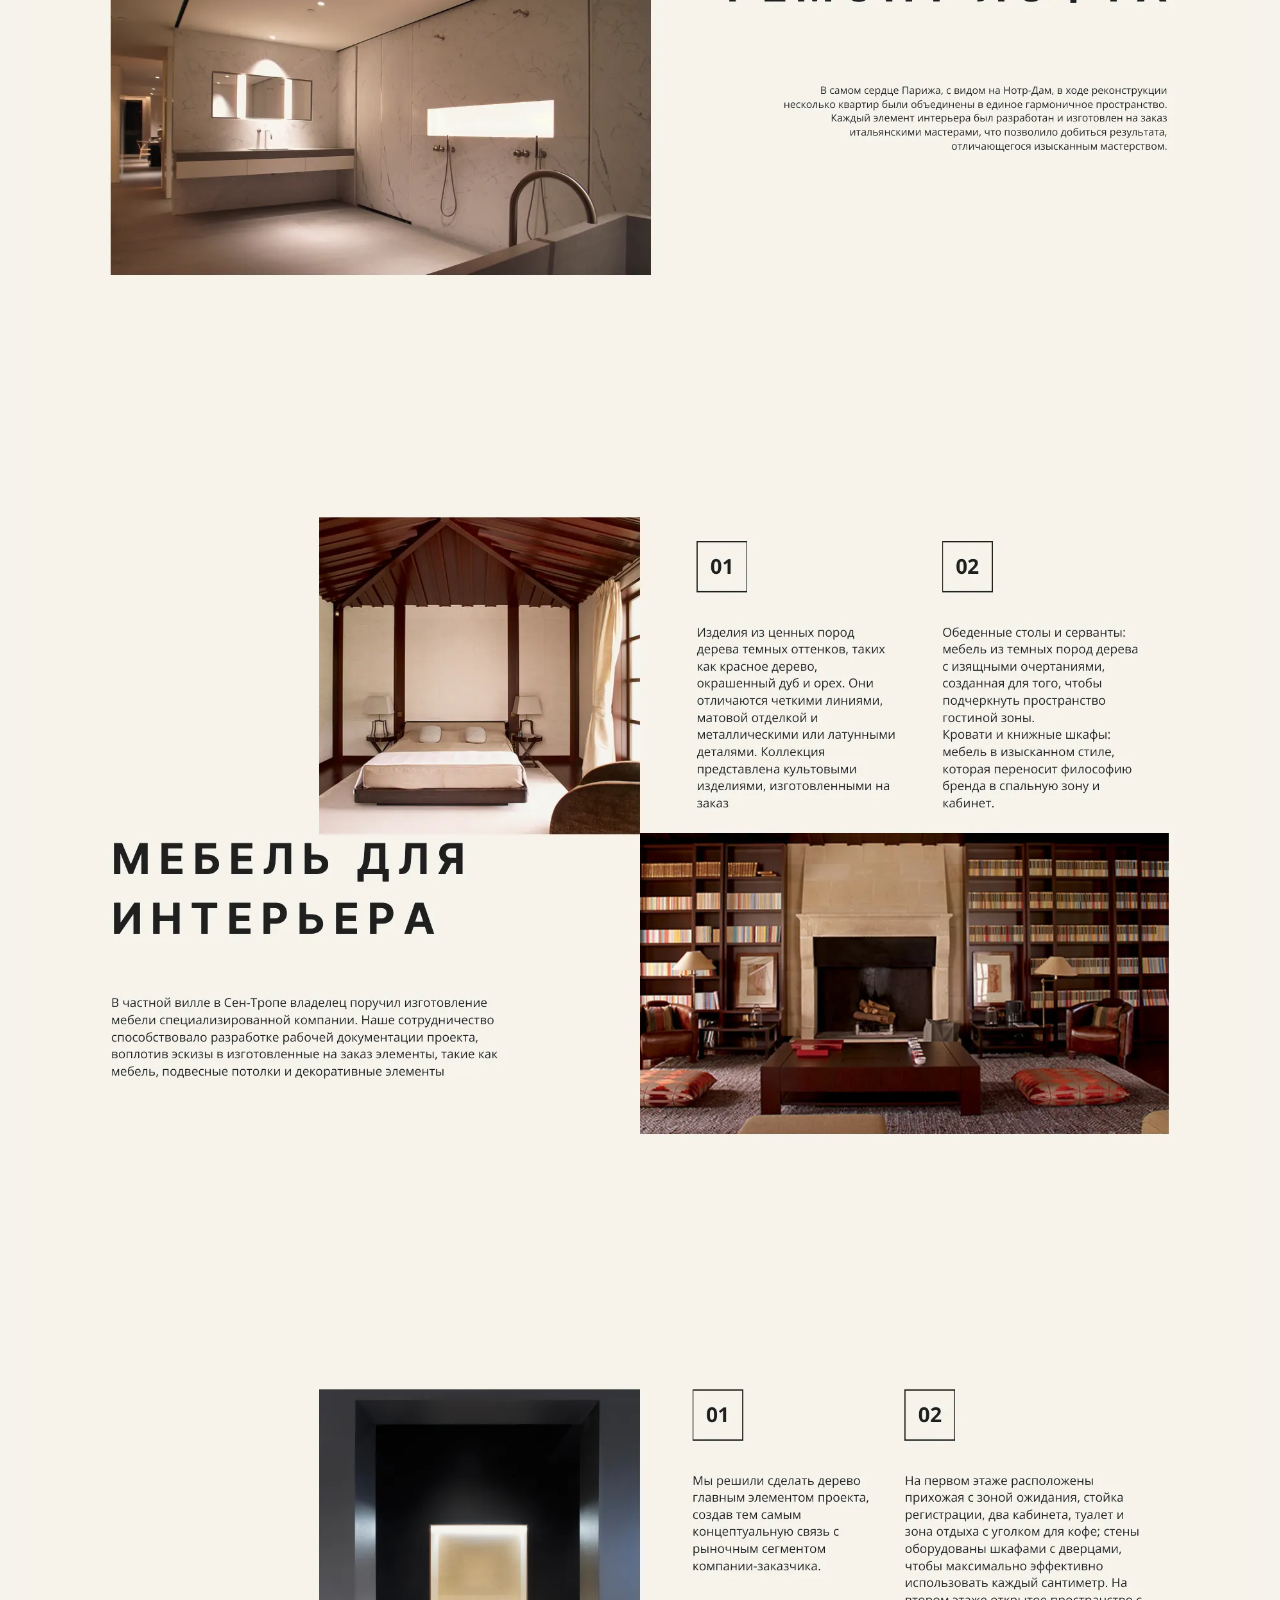
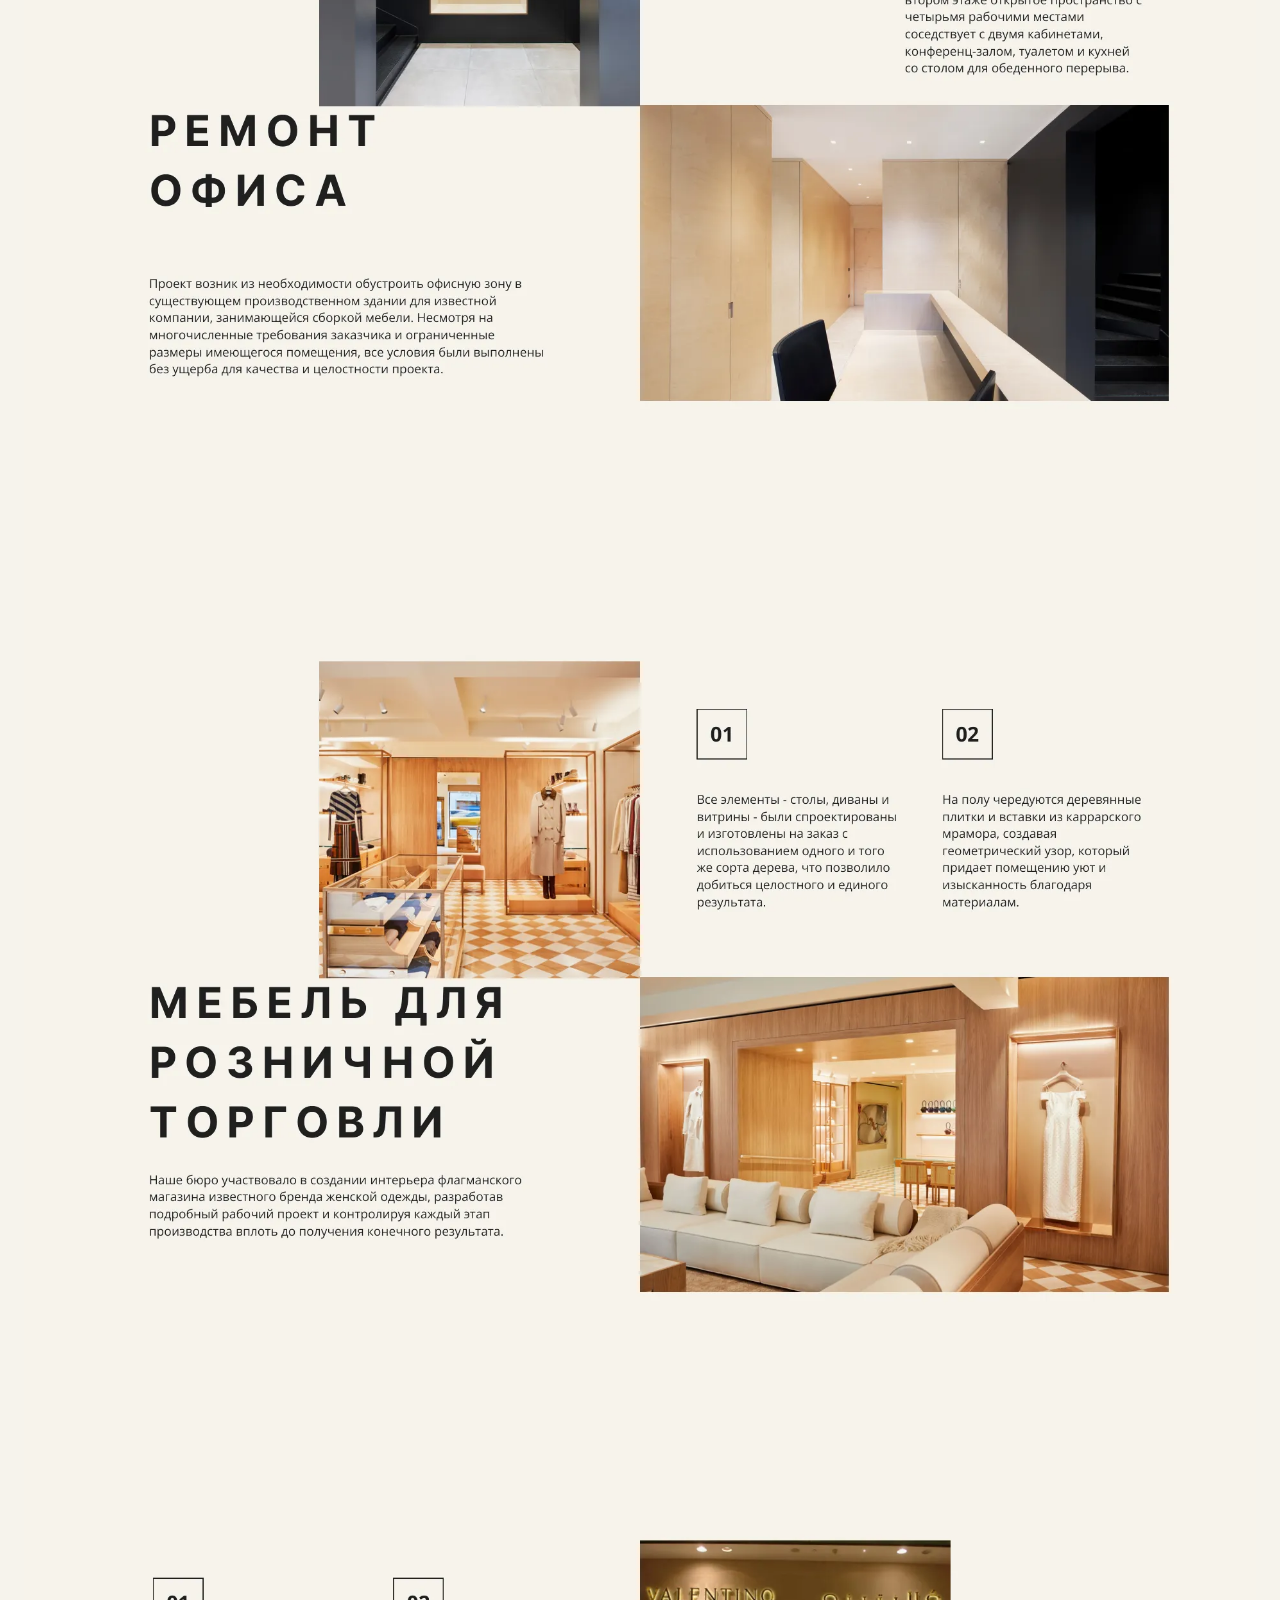
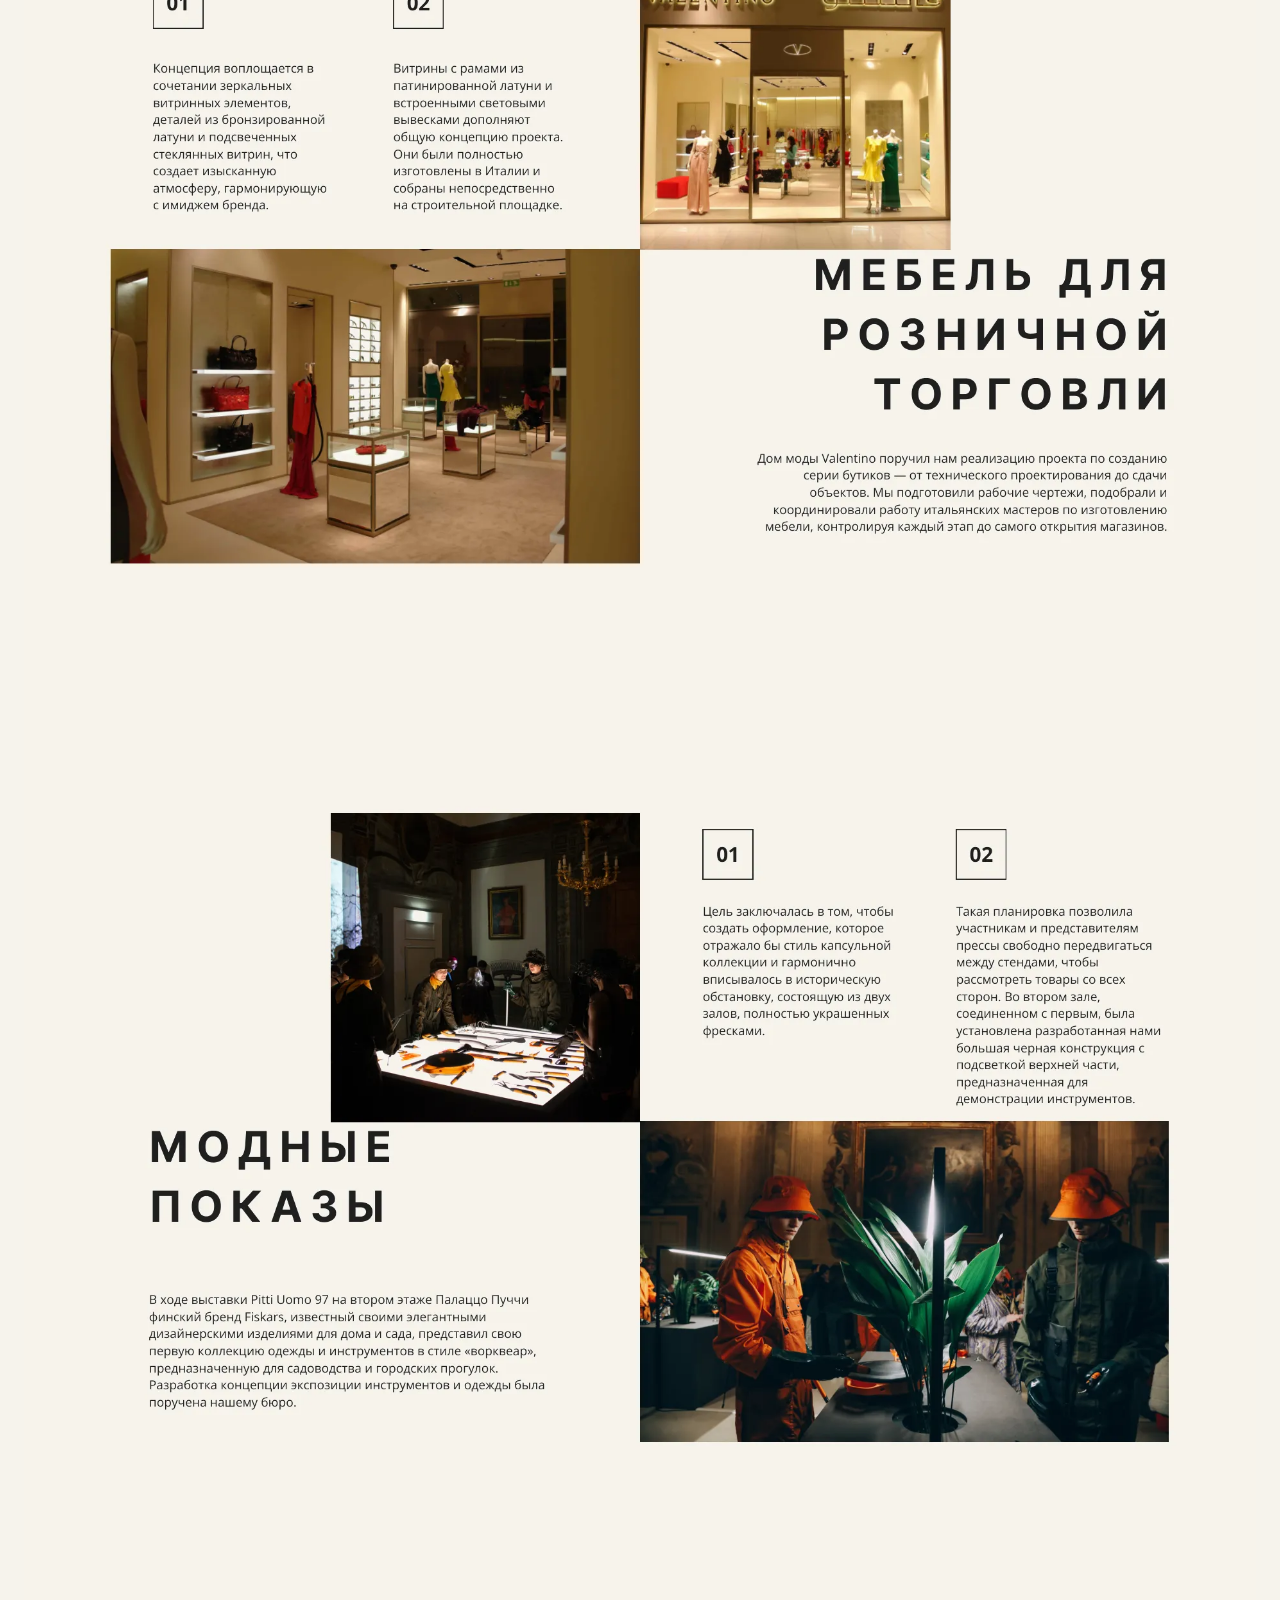
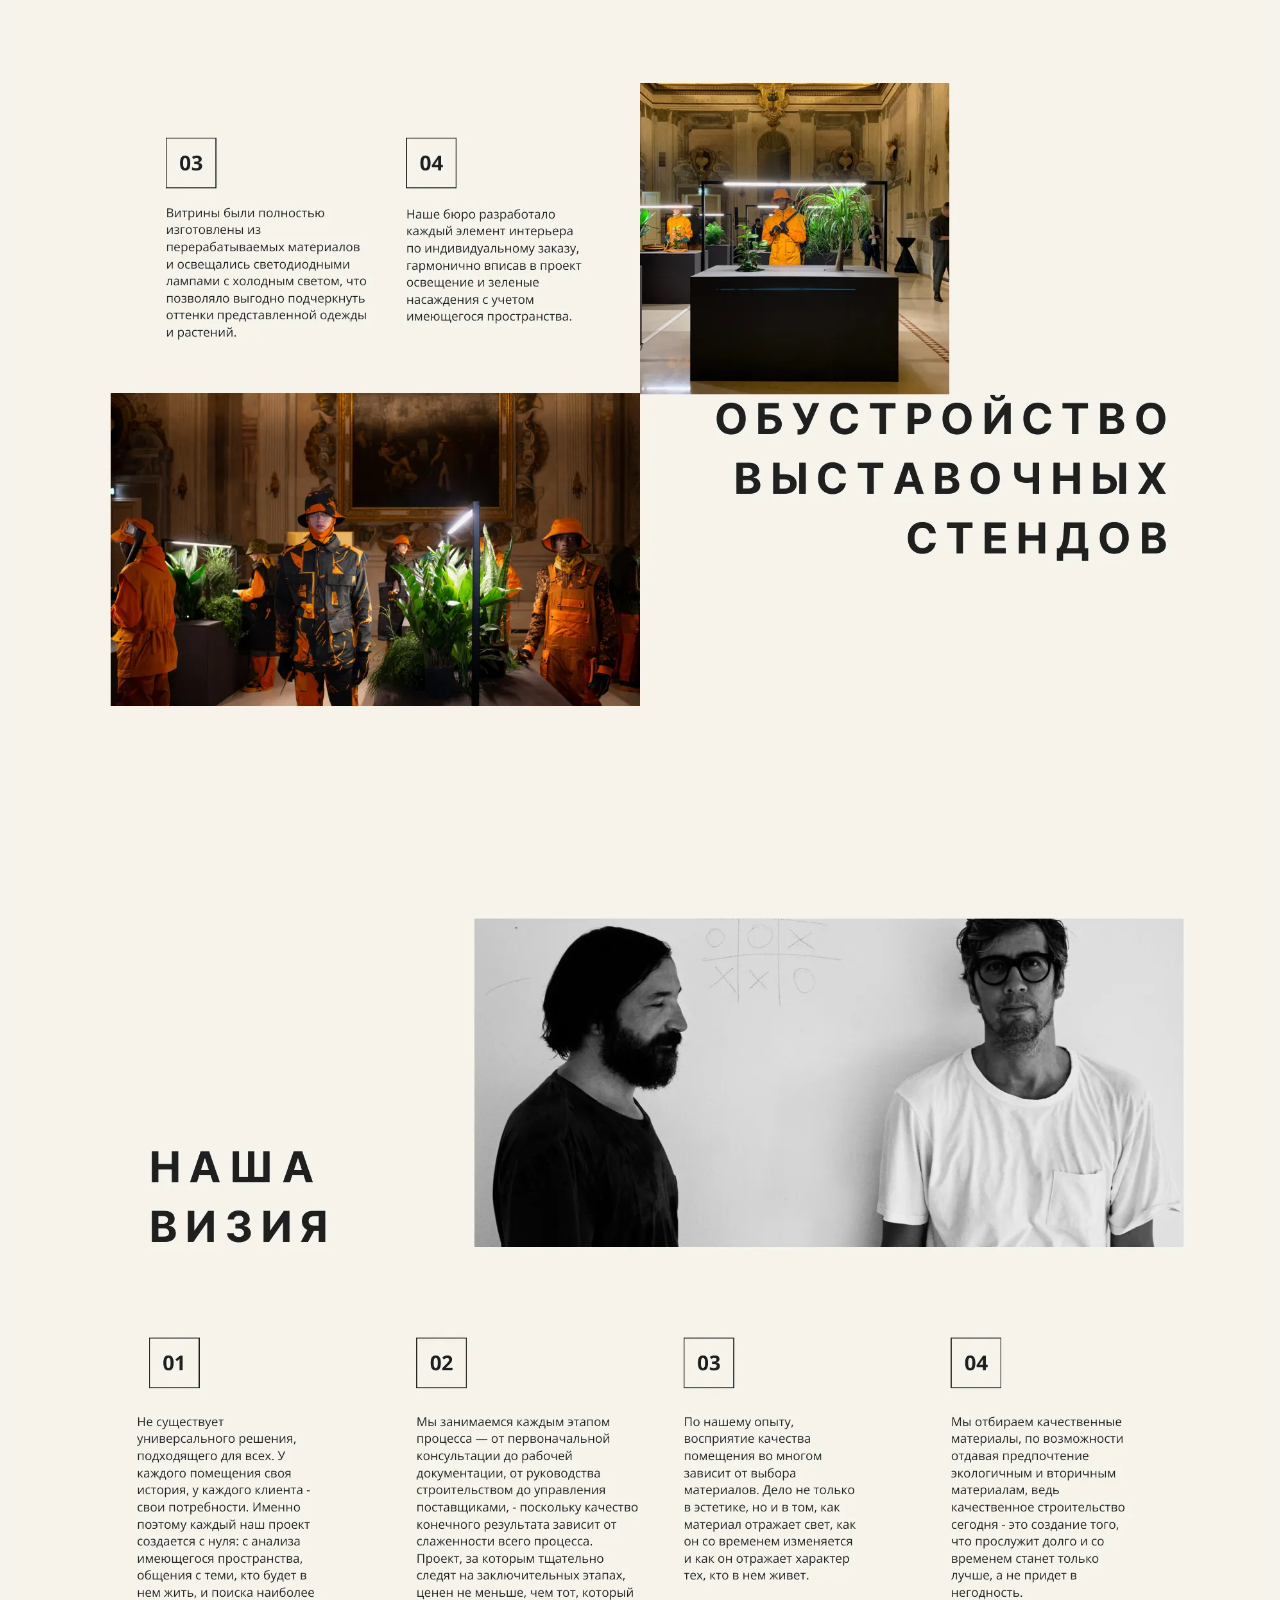
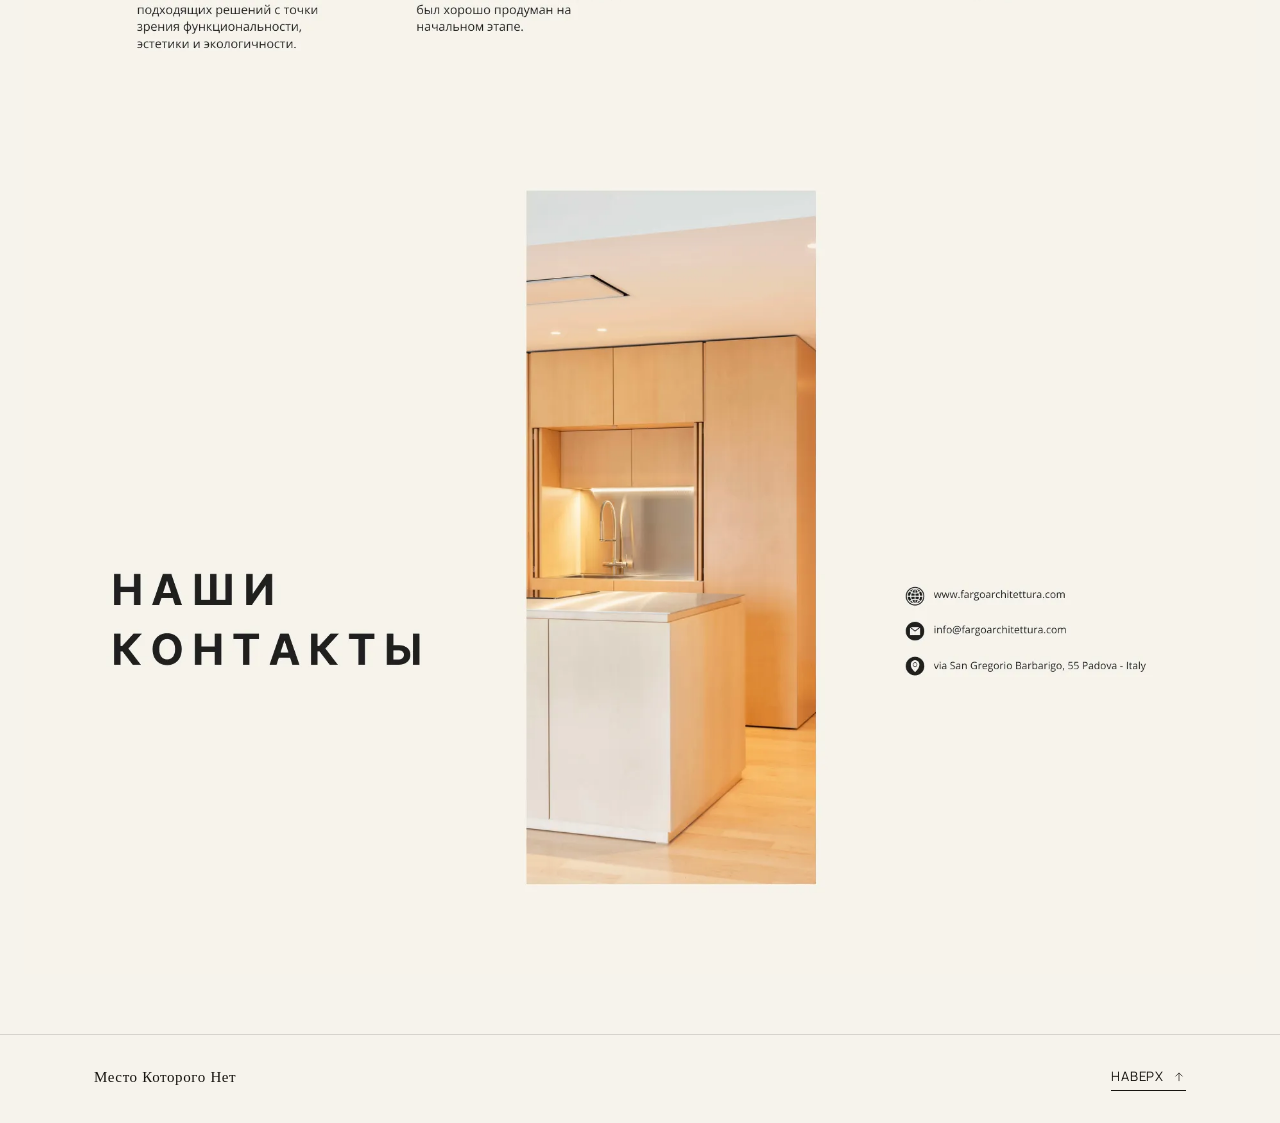
==== commit 2e9832a5: "Clean up Fargo pages: drop last slide, strip repeated labels - Removed the final "thank you" slide (" ====
--- a/fargo.html
+++ b/fargo.html
@@ -46,7 +46,6 @@
     <img src="content/fargo/ru/page-10.webp" alt="Fargo — страница 10" loading="lazy" />
     <img src="content/fargo/ru/page-11.webp" alt="Fargo — страница 11" loading="lazy" />
     <img src="content/fargo/ru/page-12.webp" alt="Fargo — страница 12" loading="lazy" />
-    <img src="content/fargo/ru/page-13.webp" alt="Fargo — страница 13" loading="lazy" />
   </div>
 
   <div class="fargo-set" data-lang-set="en">
@@ -62,7 +61,6 @@
     <img src="content/fargo/en/page-10.webp" alt="Fargo — page 10" loading="lazy" />
     <img src="content/fargo/en/page-11.webp" alt="Fargo — page 11" loading="lazy" />
     <img src="content/fargo/en/page-12.webp" alt="Fargo — page 12" loading="lazy" />
-    <img src="content/fargo/en/page-13.webp" alt="Fargo — page 13" loading="lazy" />
   </div>
 </main>
 
--- a/css/style.css
+++ b/css/style.css
@@ -640,13 +640,11 @@
 .fargo-set.is-active {
   display: flex;
   flex-direction: column;
-  gap: 14px;
   padding: 0 clamp(10px, 2vw, 24px);
 }
 .fargo-set img {
   width: 100%;
   display: block;
-  box-shadow: 0 1px 12px rgba(23, 20, 15, 0.08);
 }
 
 /* ------------------------------------------------------------ */
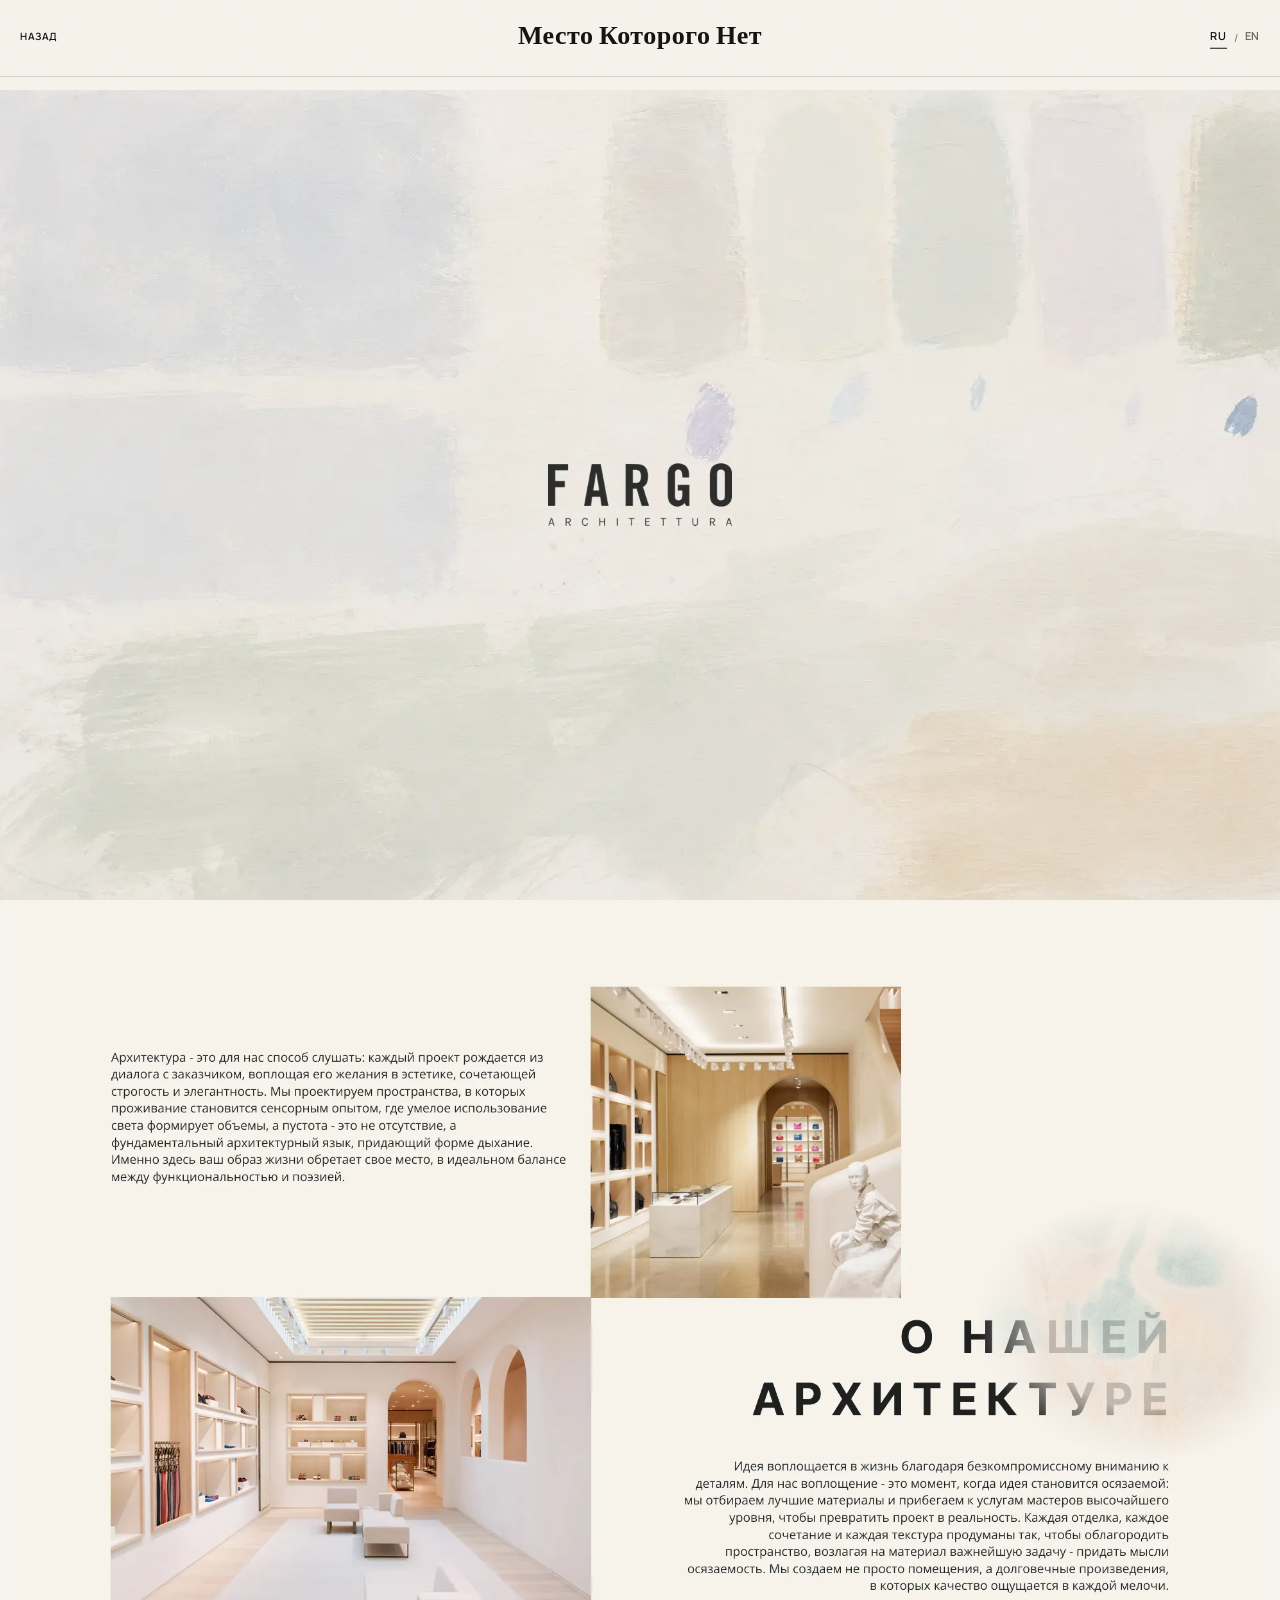
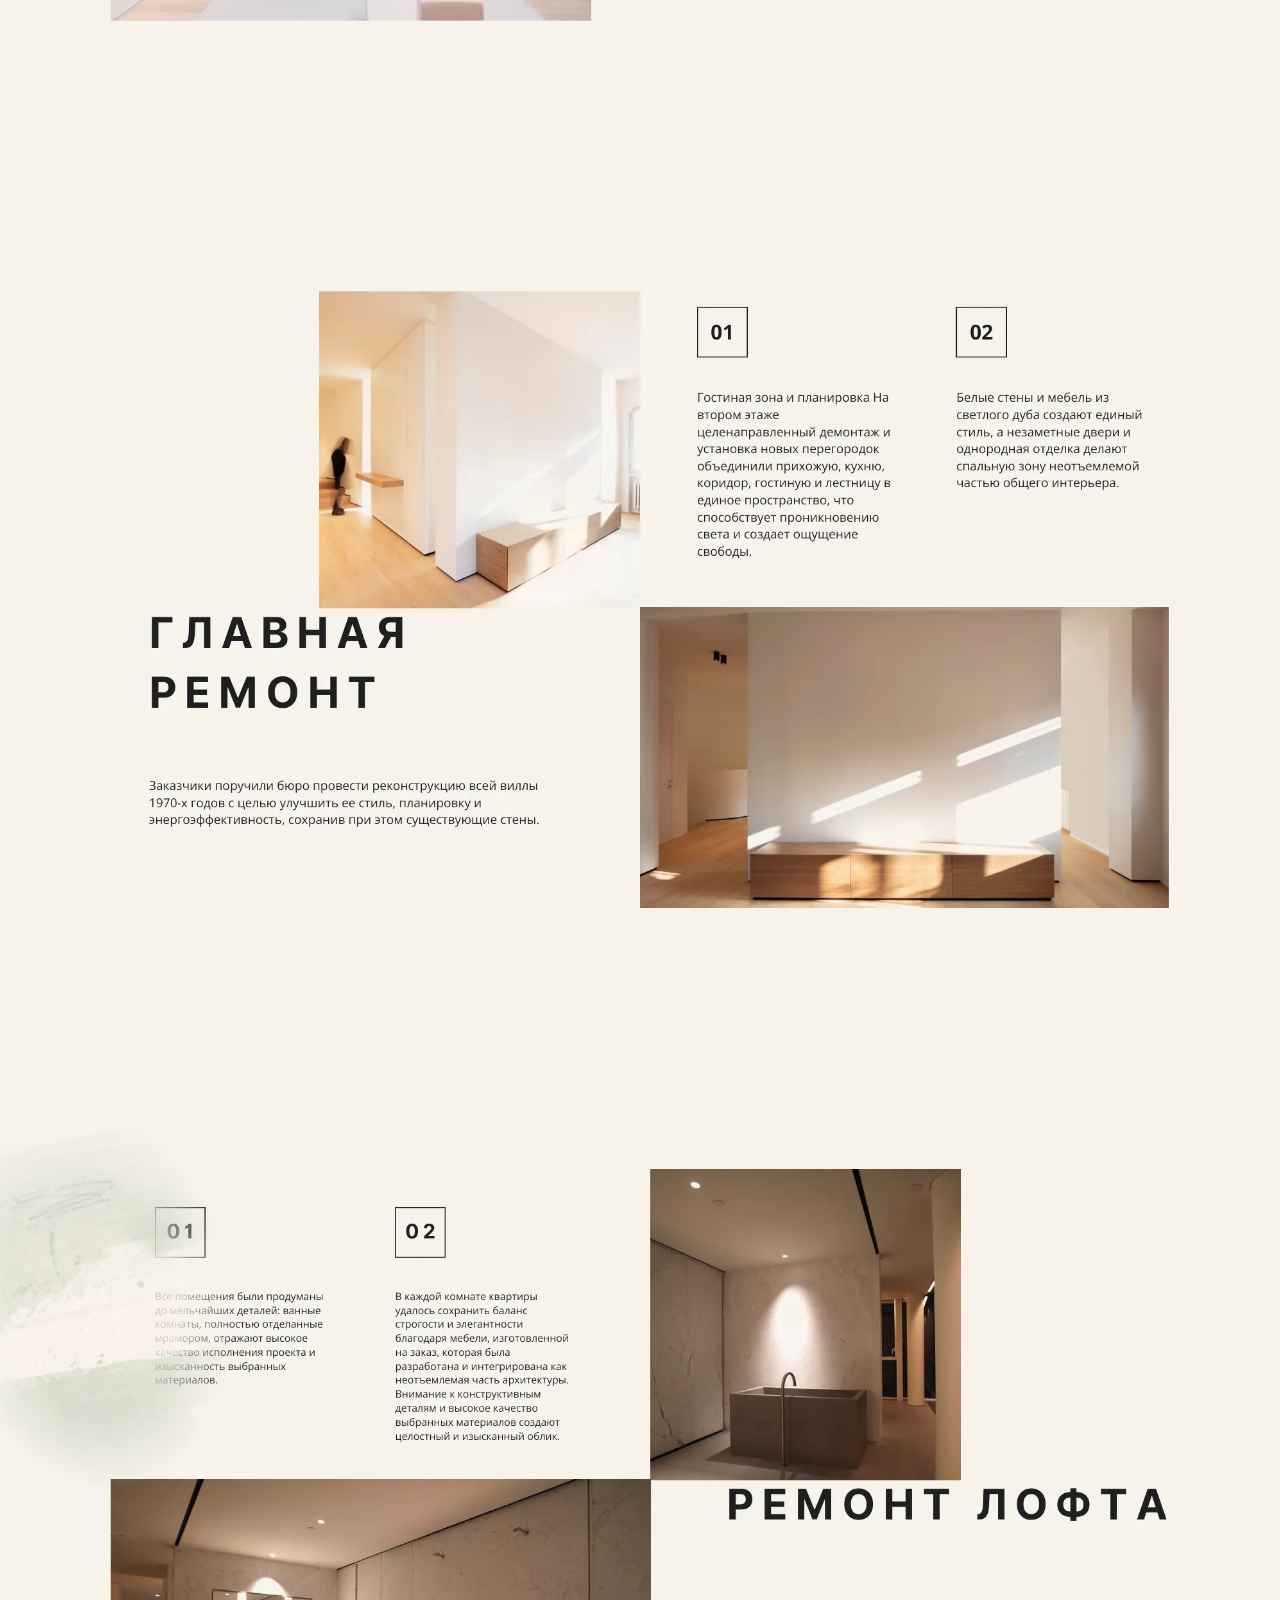
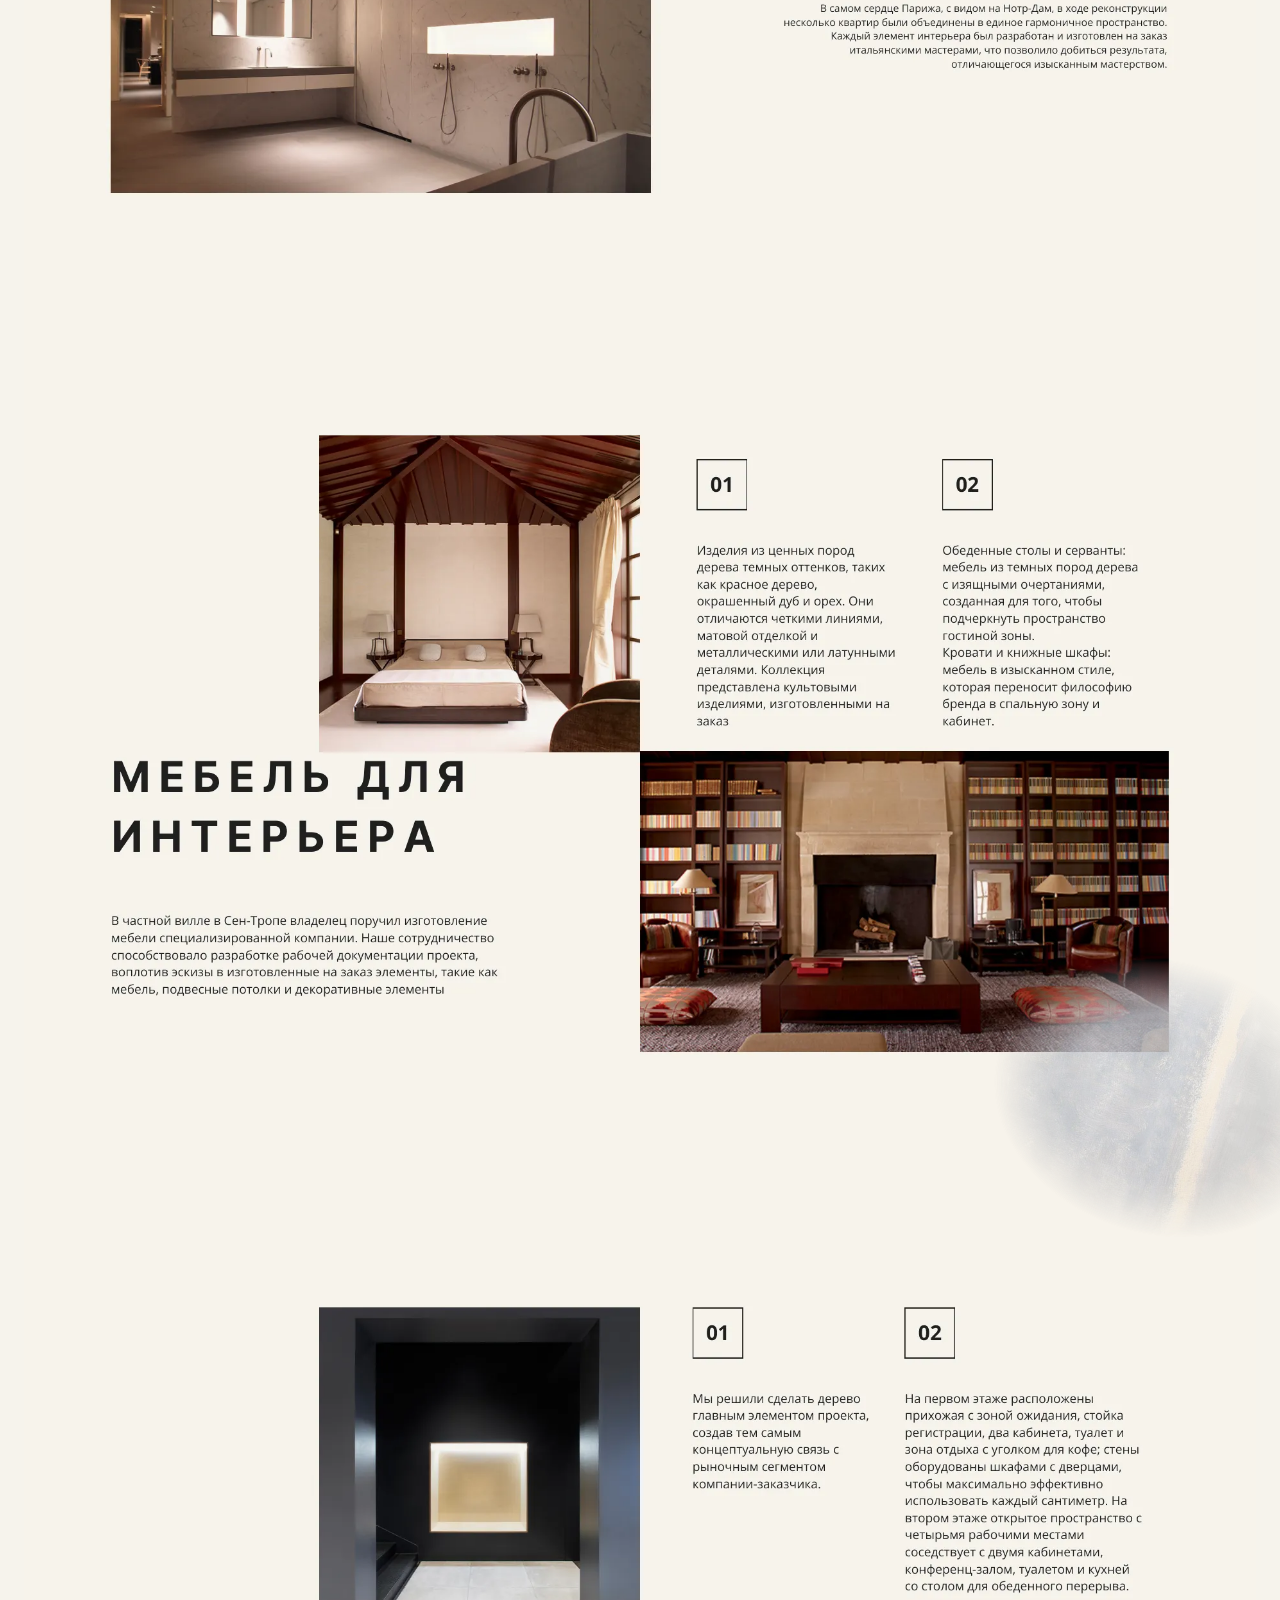
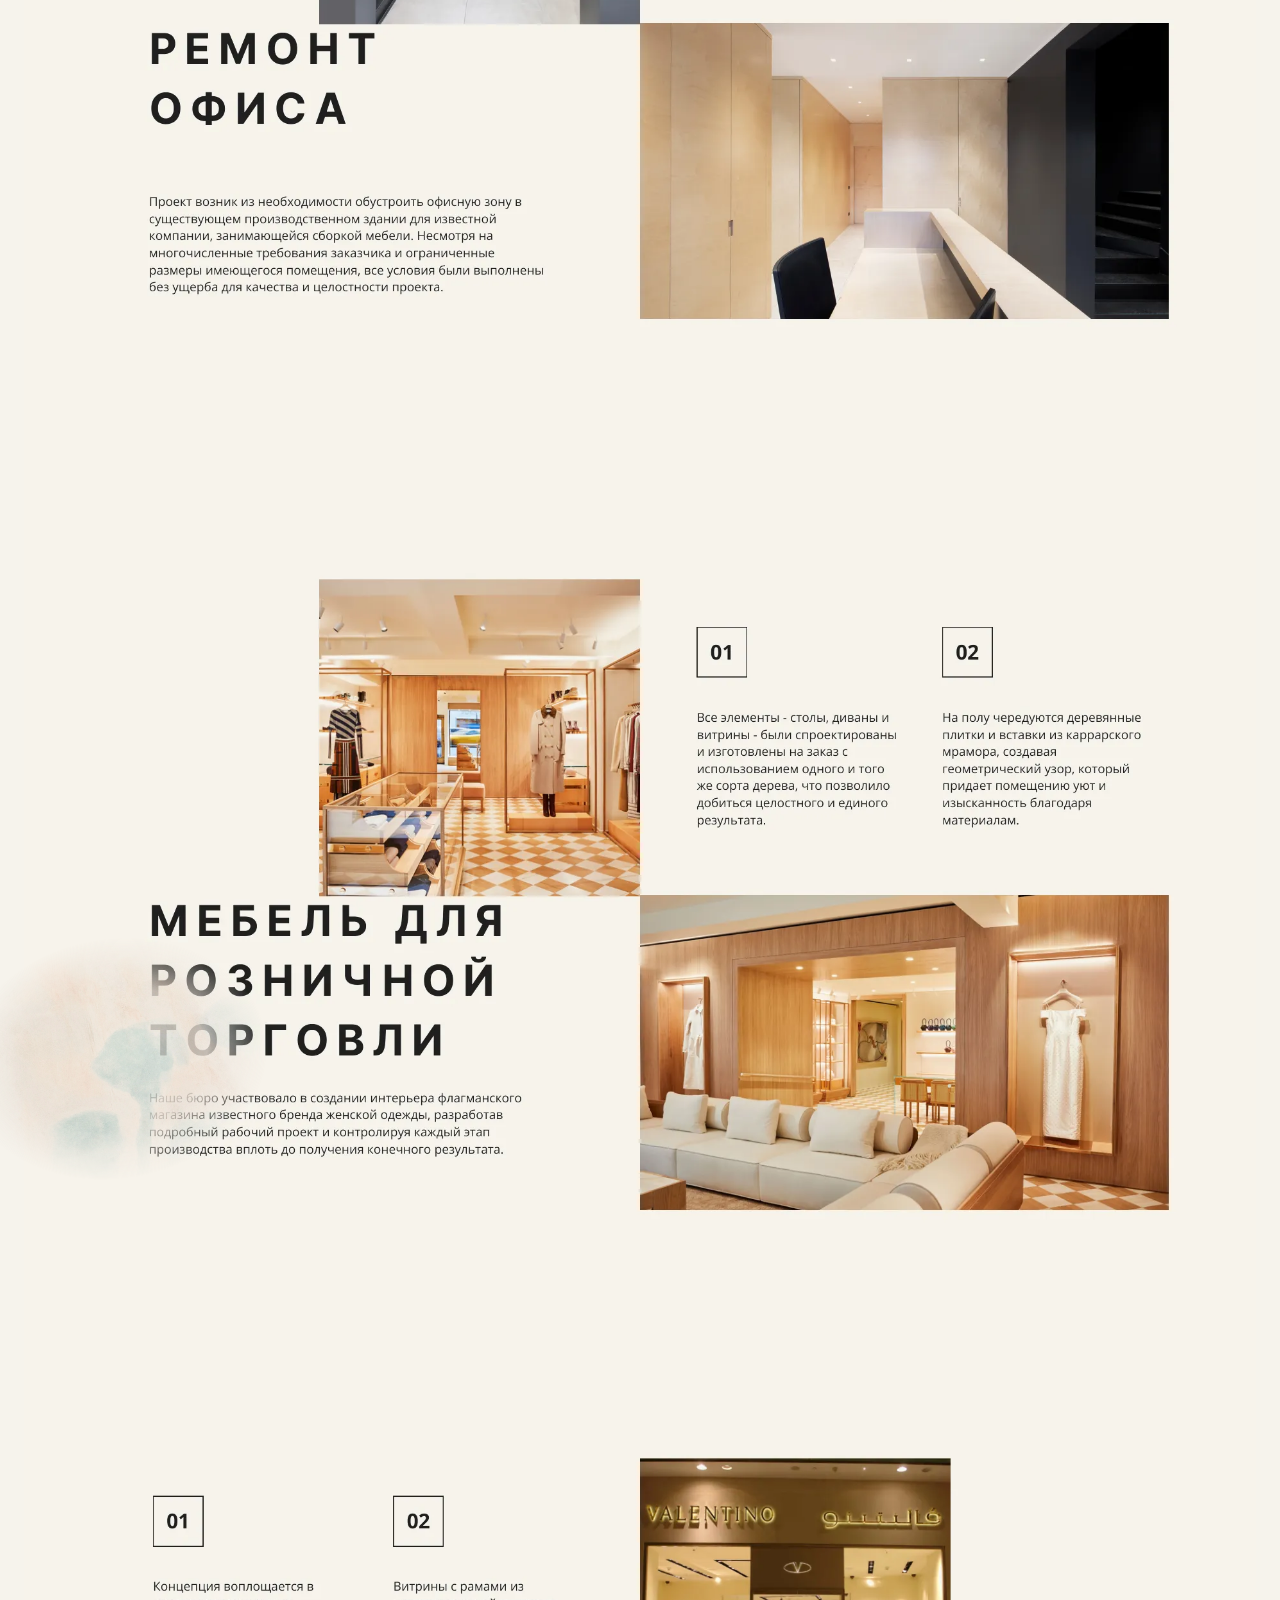
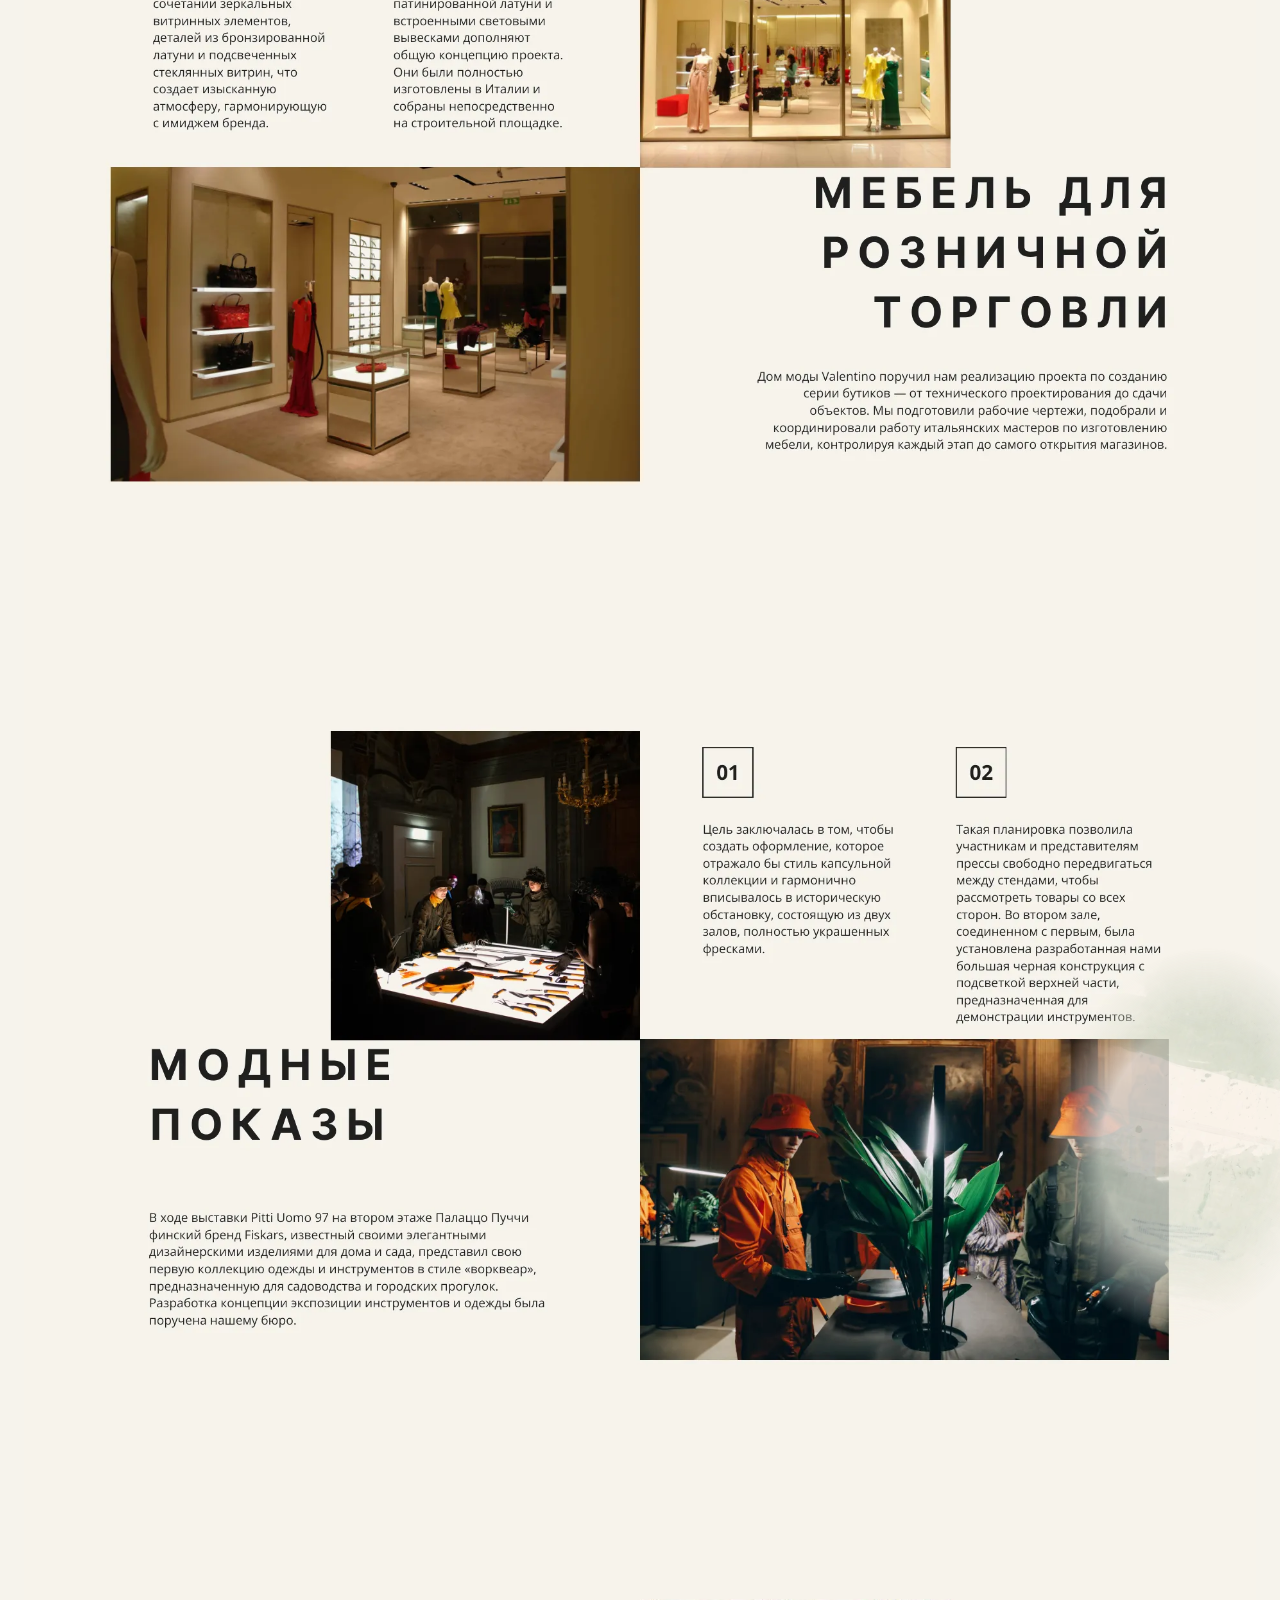
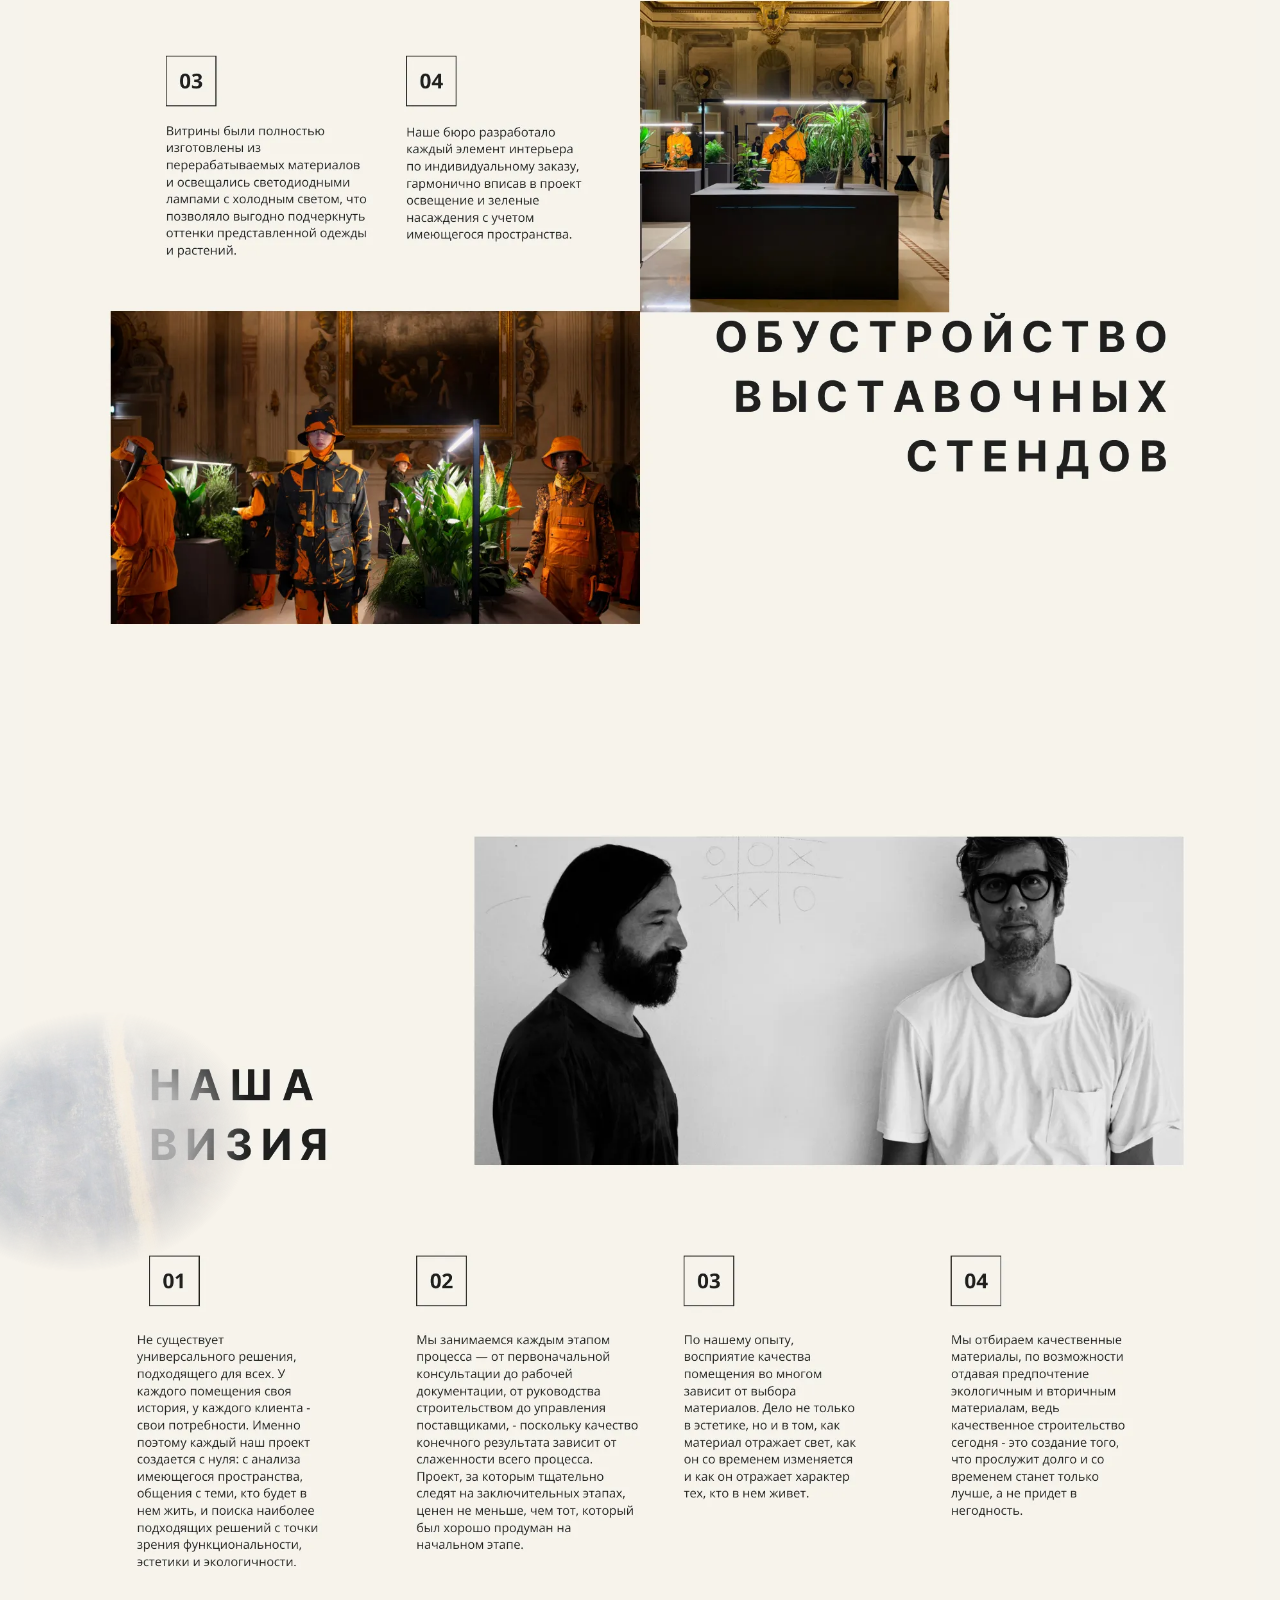
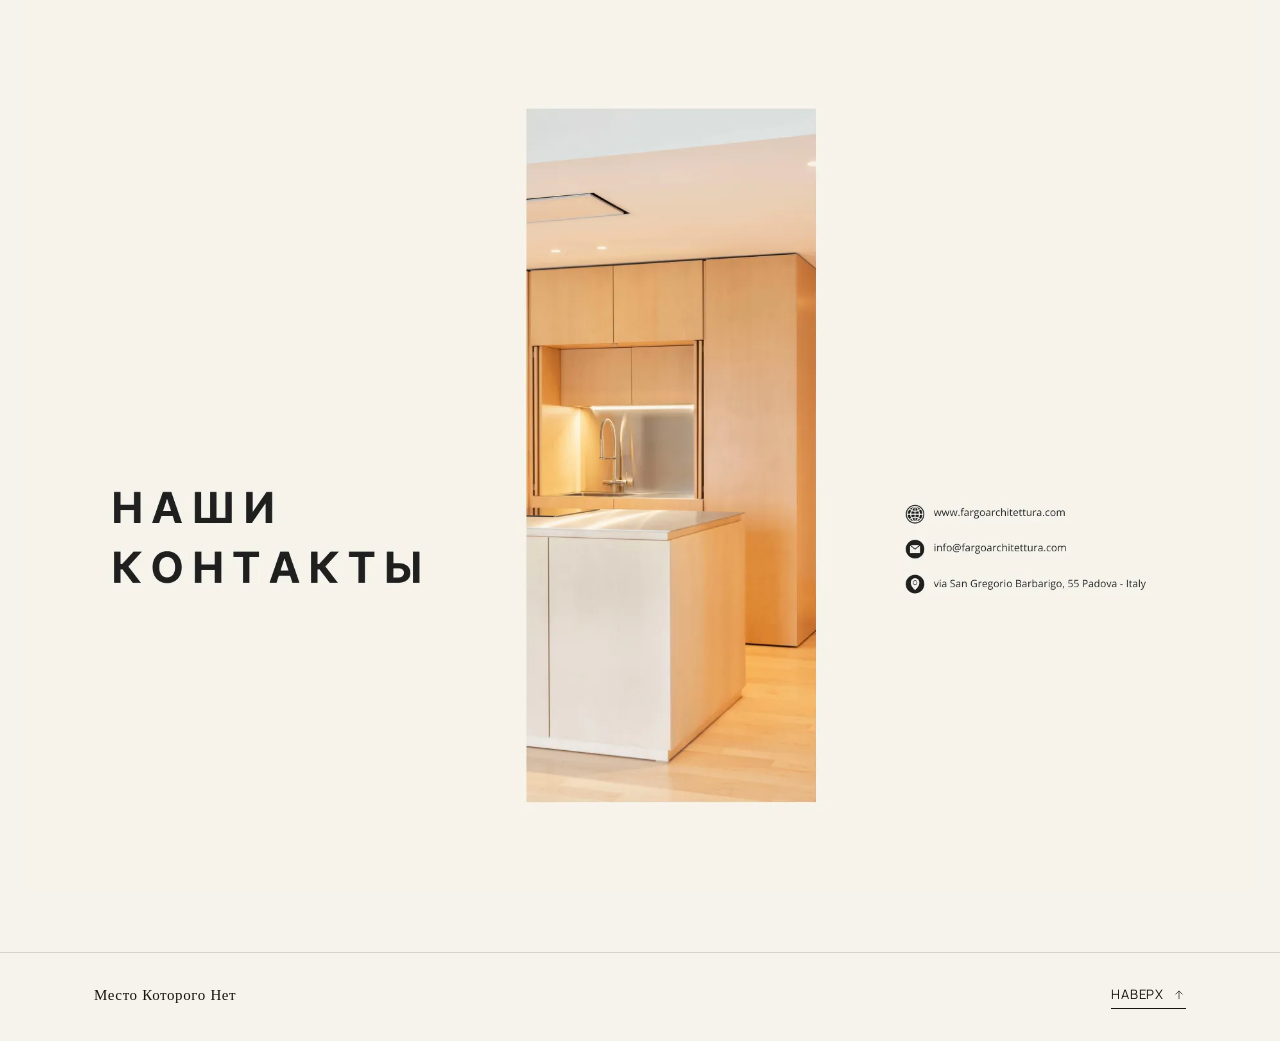
==== commit 5649e3de: "Scatter watercolor spots down the Fargo page; drop Partners section - fargo.html: six watercolor sta" ====
--- a/fargo.html
+++ b/fargo.html
@@ -33,6 +33,15 @@
 </header>
 
 <main class="fargo-main" id="top">
+  <div class="fargo-spots" aria-hidden="true">
+    <img src="content/fargoback2.webp" alt="" />
+    <img src="content/fargoback1.webp" alt="" />
+    <img src="content/fargoback3.webp" alt="" />
+    <img src="content/fargoback2.webp" alt="" />
+    <img src="content/fargoback1.webp" alt="" />
+    <img src="content/fargoback3.webp" alt="" />
+  </div>
+
   <div class="fargo-set" data-lang-set="ru">
     <img src="content/fargo/ru/page-01.webp" alt="Fargo — страница 1" />
     <img src="content/fargo/ru/page-02.webp" alt="Fargo — страница 2" loading="lazy" />
--- a/css/style.css
+++ b/css/style.css
@@ -631,10 +631,35 @@
 /* Fargo portfolio page                                            */
 /* ------------------------------------------------------------ */
 .fargo-main {
-  padding: 110px 0 60px;
+  position: relative;
+  padding: 90px 0 60px;
   max-width: 1400px;
   margin: 0 auto;
 }
+
+/* Watercolor stains scattered down the page. Multiply blend hides the
+   paper white against the cream site bg; a radial mask feathers the
+   rectangular edges into organic spots. */
+.fargo-spots {
+  position: absolute;
+  inset: 0;
+  pointer-events: none;
+  z-index: 2;
+}
+.fargo-spots img {
+  position: absolute;
+  max-width: none;
+  mix-blend-mode: multiply;
+  opacity: 0.8;
+  -webkit-mask-image: radial-gradient(ellipse 50% 50% at 50% 50%, #000 45%, transparent 75%);
+  mask-image: radial-gradient(ellipse 50% 50% at 50% 50%, #000 45%, transparent 75%);
+}
+.fargo-spots img:nth-child(1) { top: 11%; right: -6%;  width: clamp(240px, 34vw, 560px); transform: rotate(9deg); }
+.fargo-spots img:nth-child(2) { top: 25%; left: -8%;   width: clamp(220px, 30vw, 500px); transform: rotate(-12deg); }
+.fargo-spots img:nth-child(3) { top: 39%; right: -9%;  width: clamp(240px, 36vw, 580px); transform: rotate(15deg); }
+.fargo-spots img:nth-child(4) { top: 54%; left: -7%;   width: clamp(230px, 32vw, 530px); transform: rotate(171deg); }
+.fargo-spots img:nth-child(5) { top: 69%; right: -8%;  width: clamp(220px, 30vw, 500px); transform: rotate(-168deg); }
+.fargo-spots img:nth-child(6) { top: 85%; left: -10%;  width: clamp(240px, 34vw, 560px); transform: rotate(-10deg); }
 
 .fargo-set { display: none; }
 .fargo-set.is-active {
@@ -647,6 +672,15 @@
   display: block;
 }
 
+/* Full-bleed cover slide: backdrop stretches across the whole screen */
+.fargo-set img:first-child {
+  width: 100vw;
+  max-width: none;
+  margin-left: calc(50% - 50vw);
+  height: calc(100svh - 90px);
+  object-fit: cover;
+}
+
 /* ------------------------------------------------------------ */
 /* Footer                                                          */
 /* ------------------------------------------------------------ */
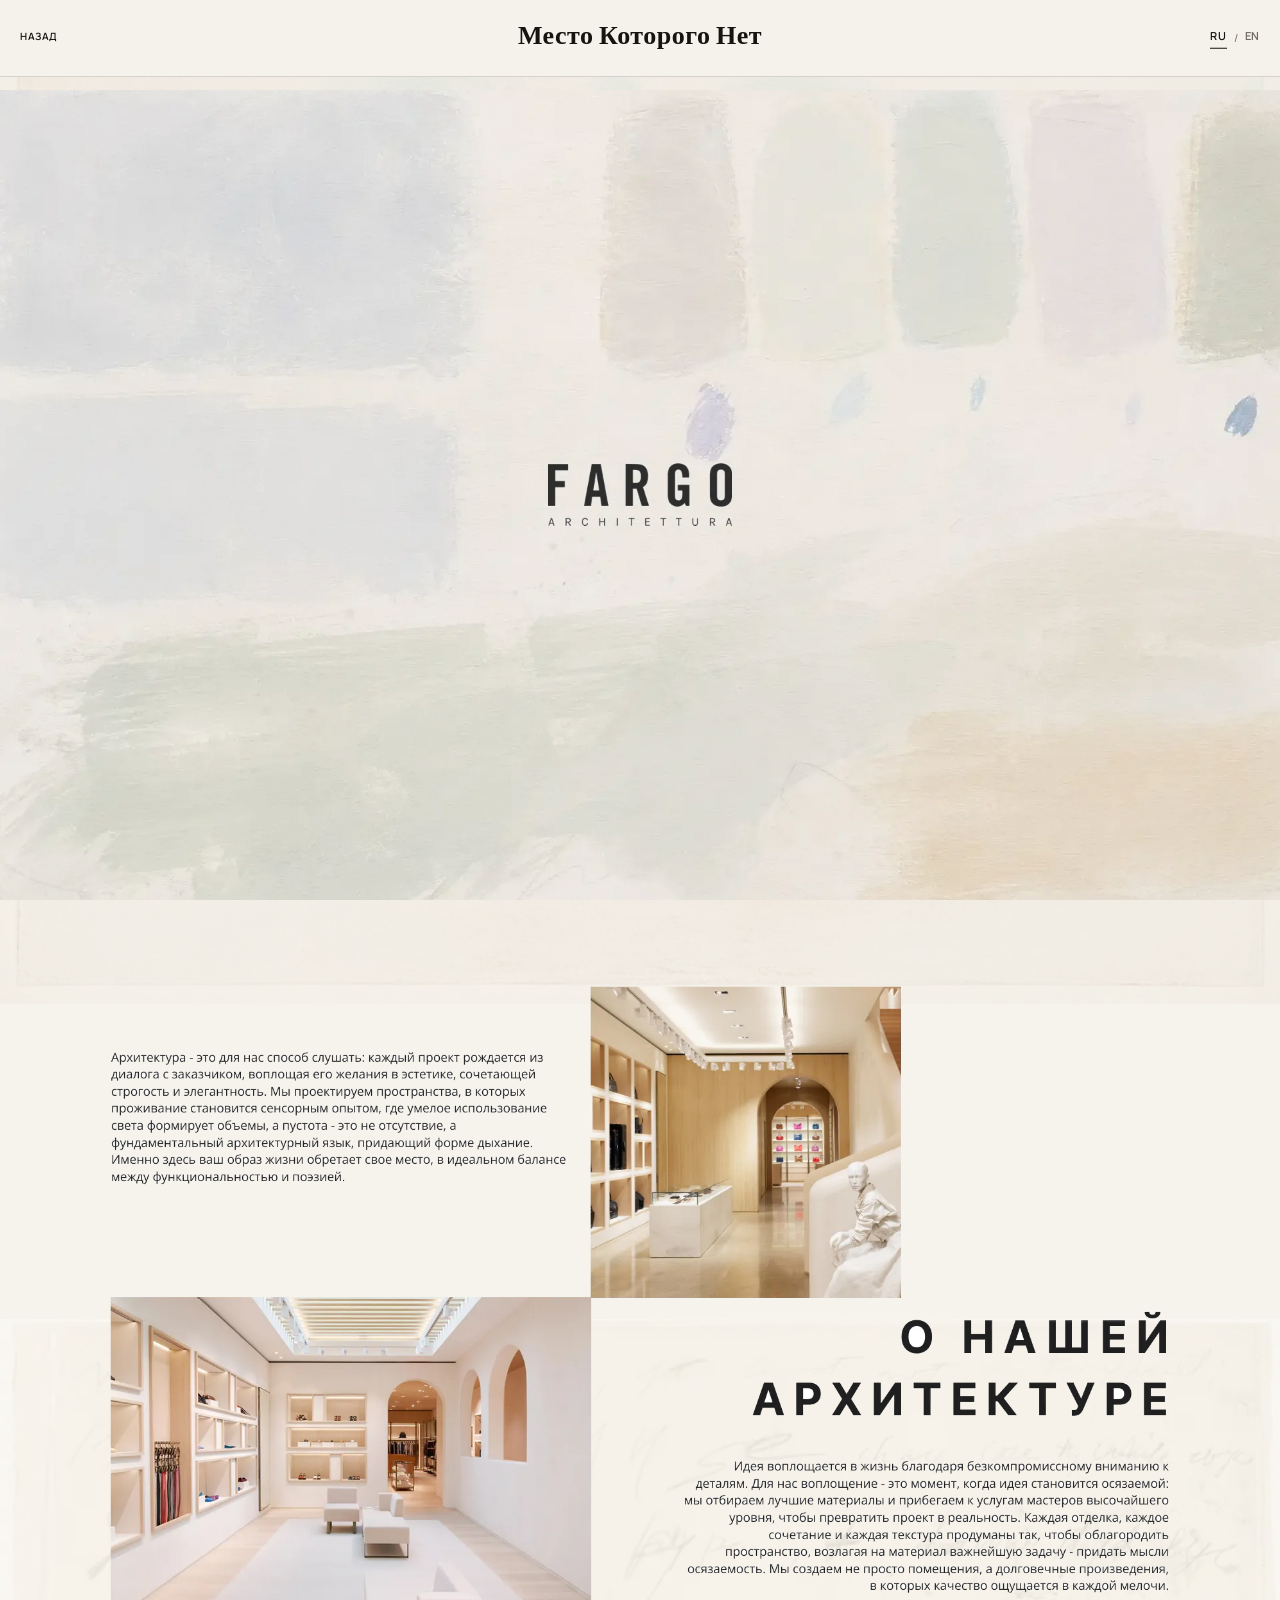
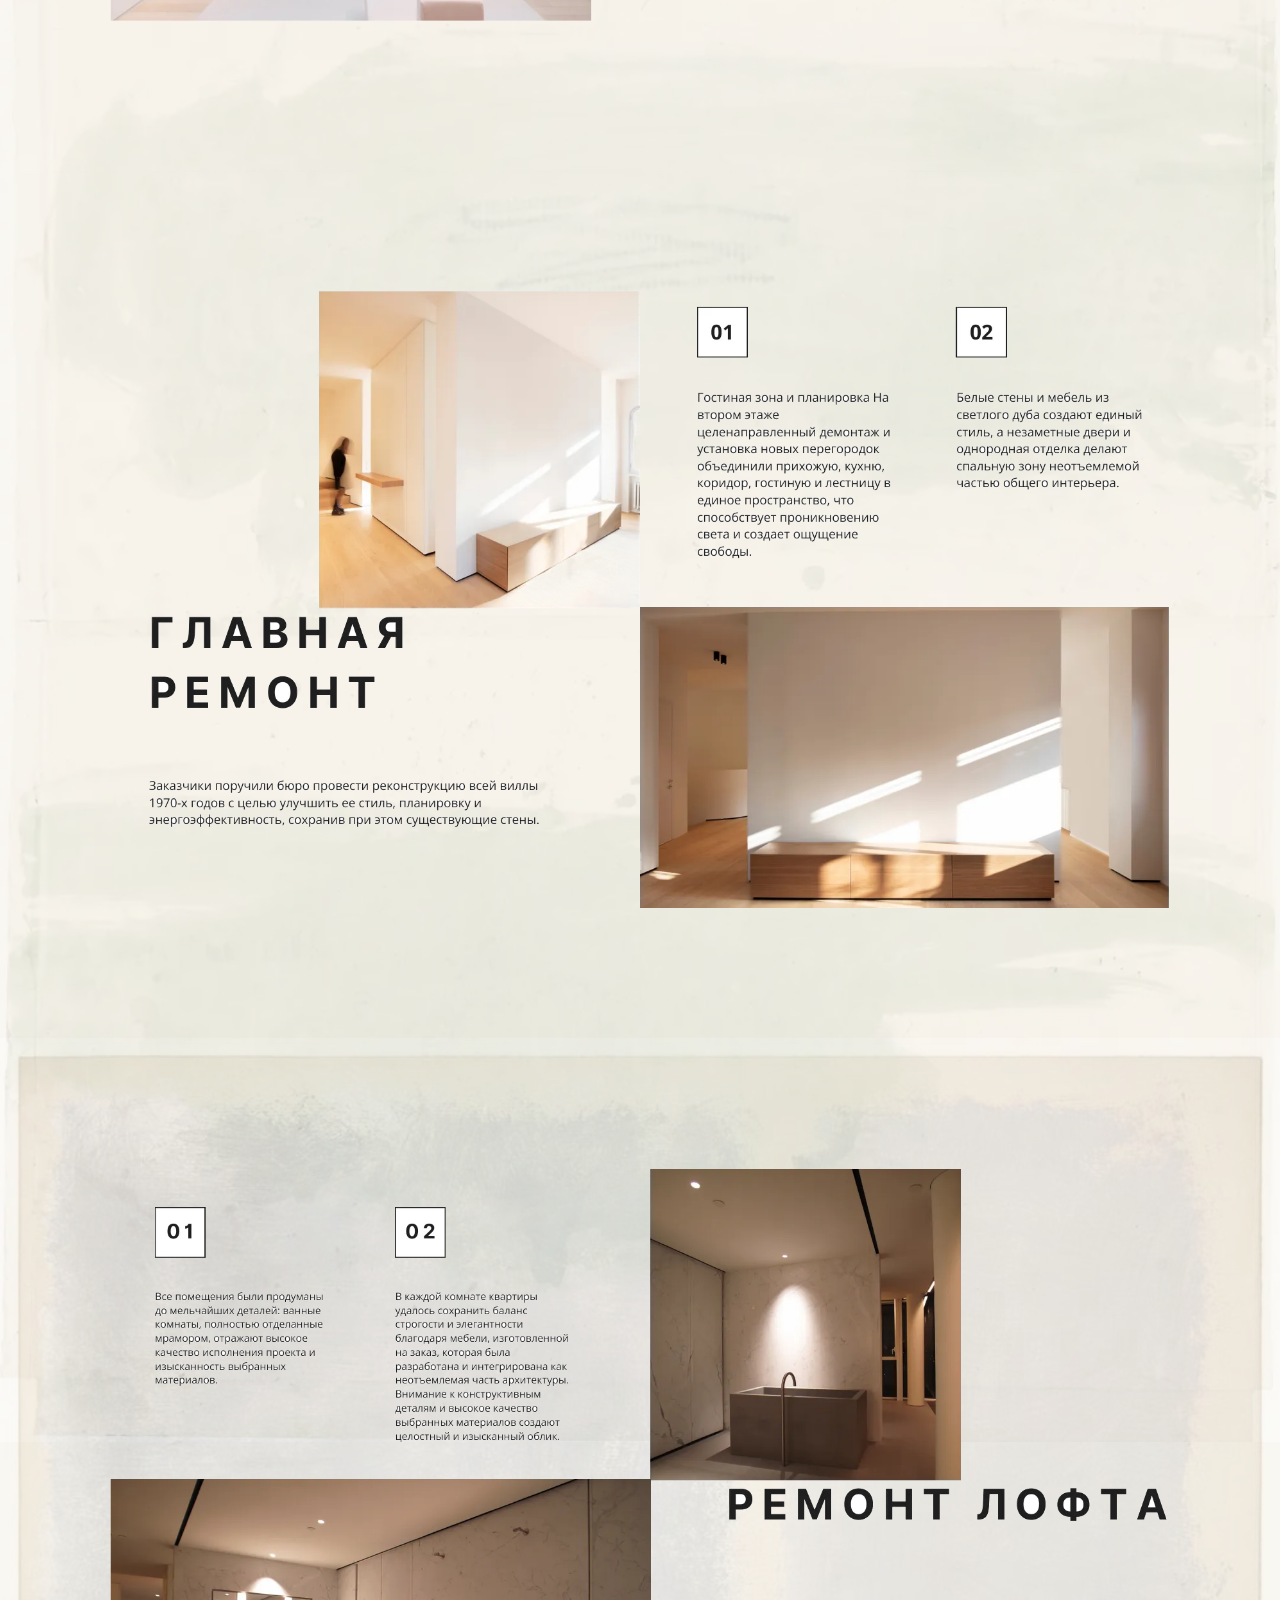
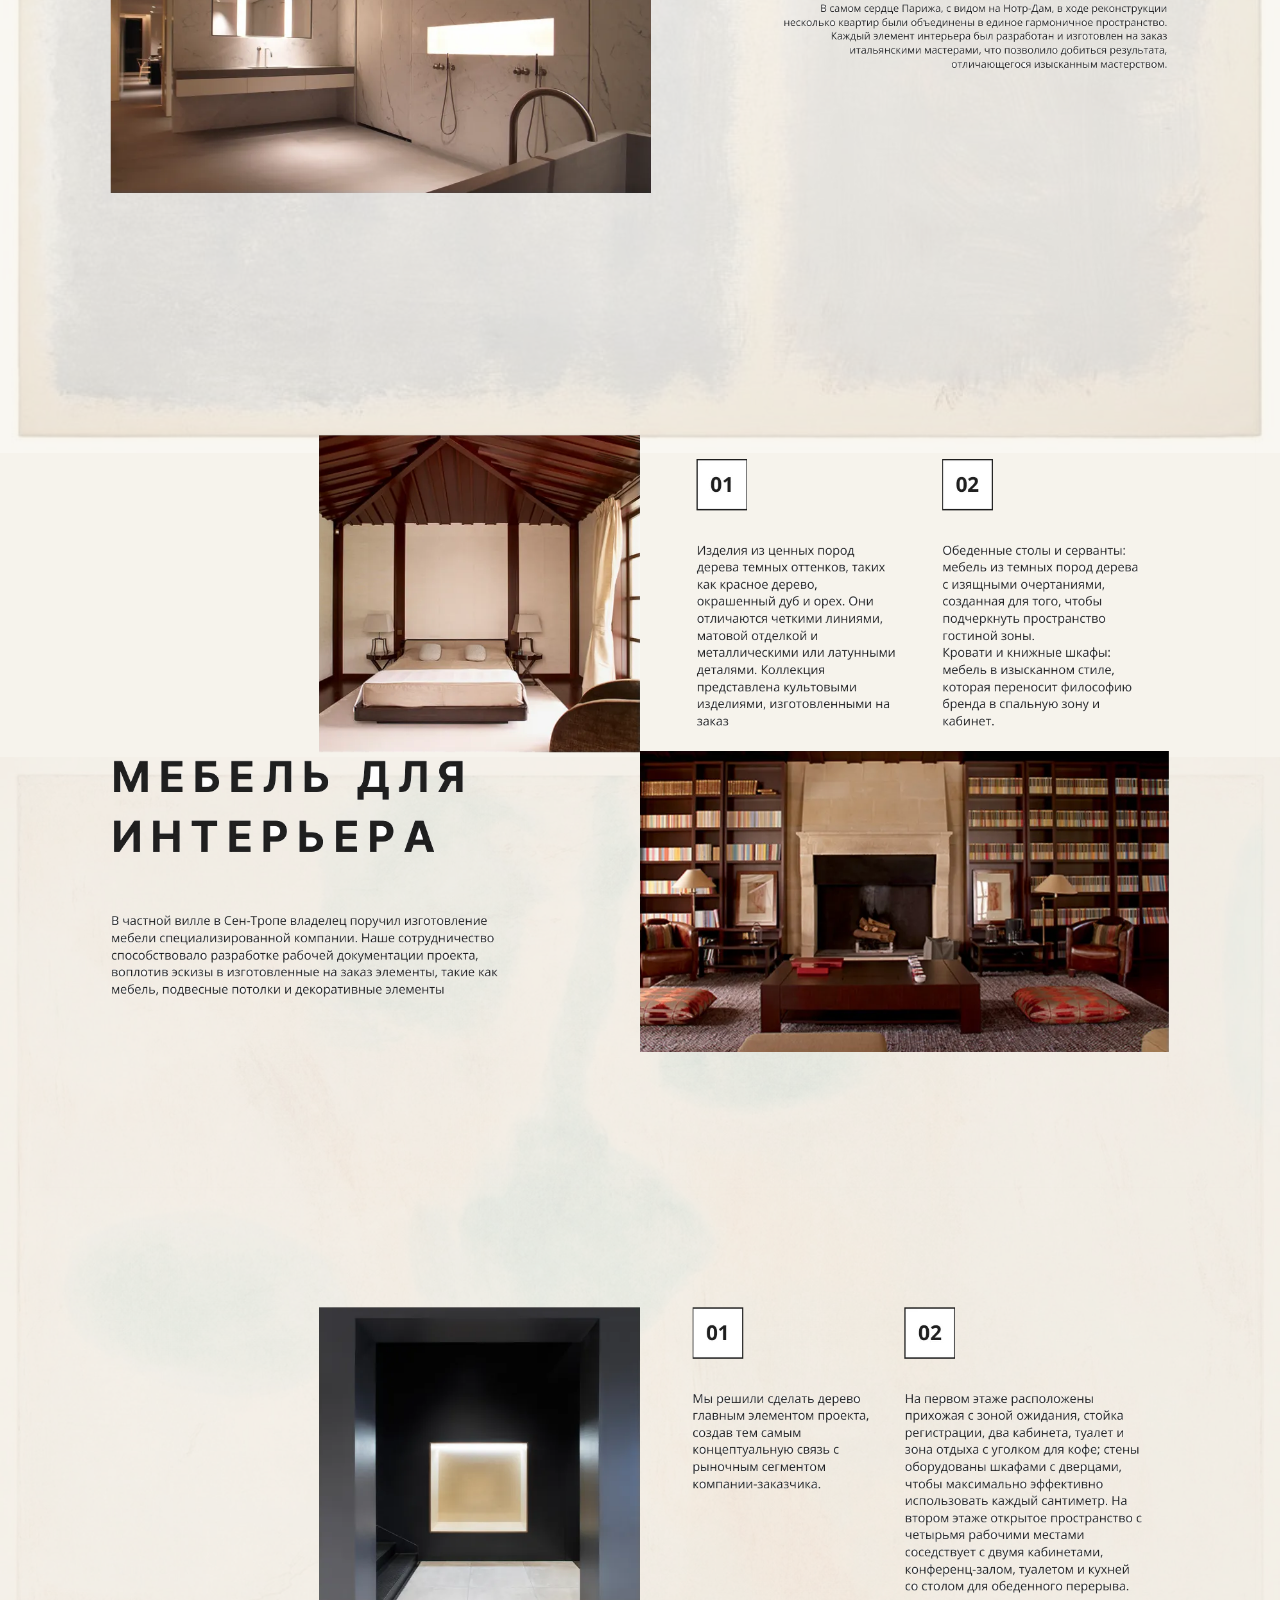
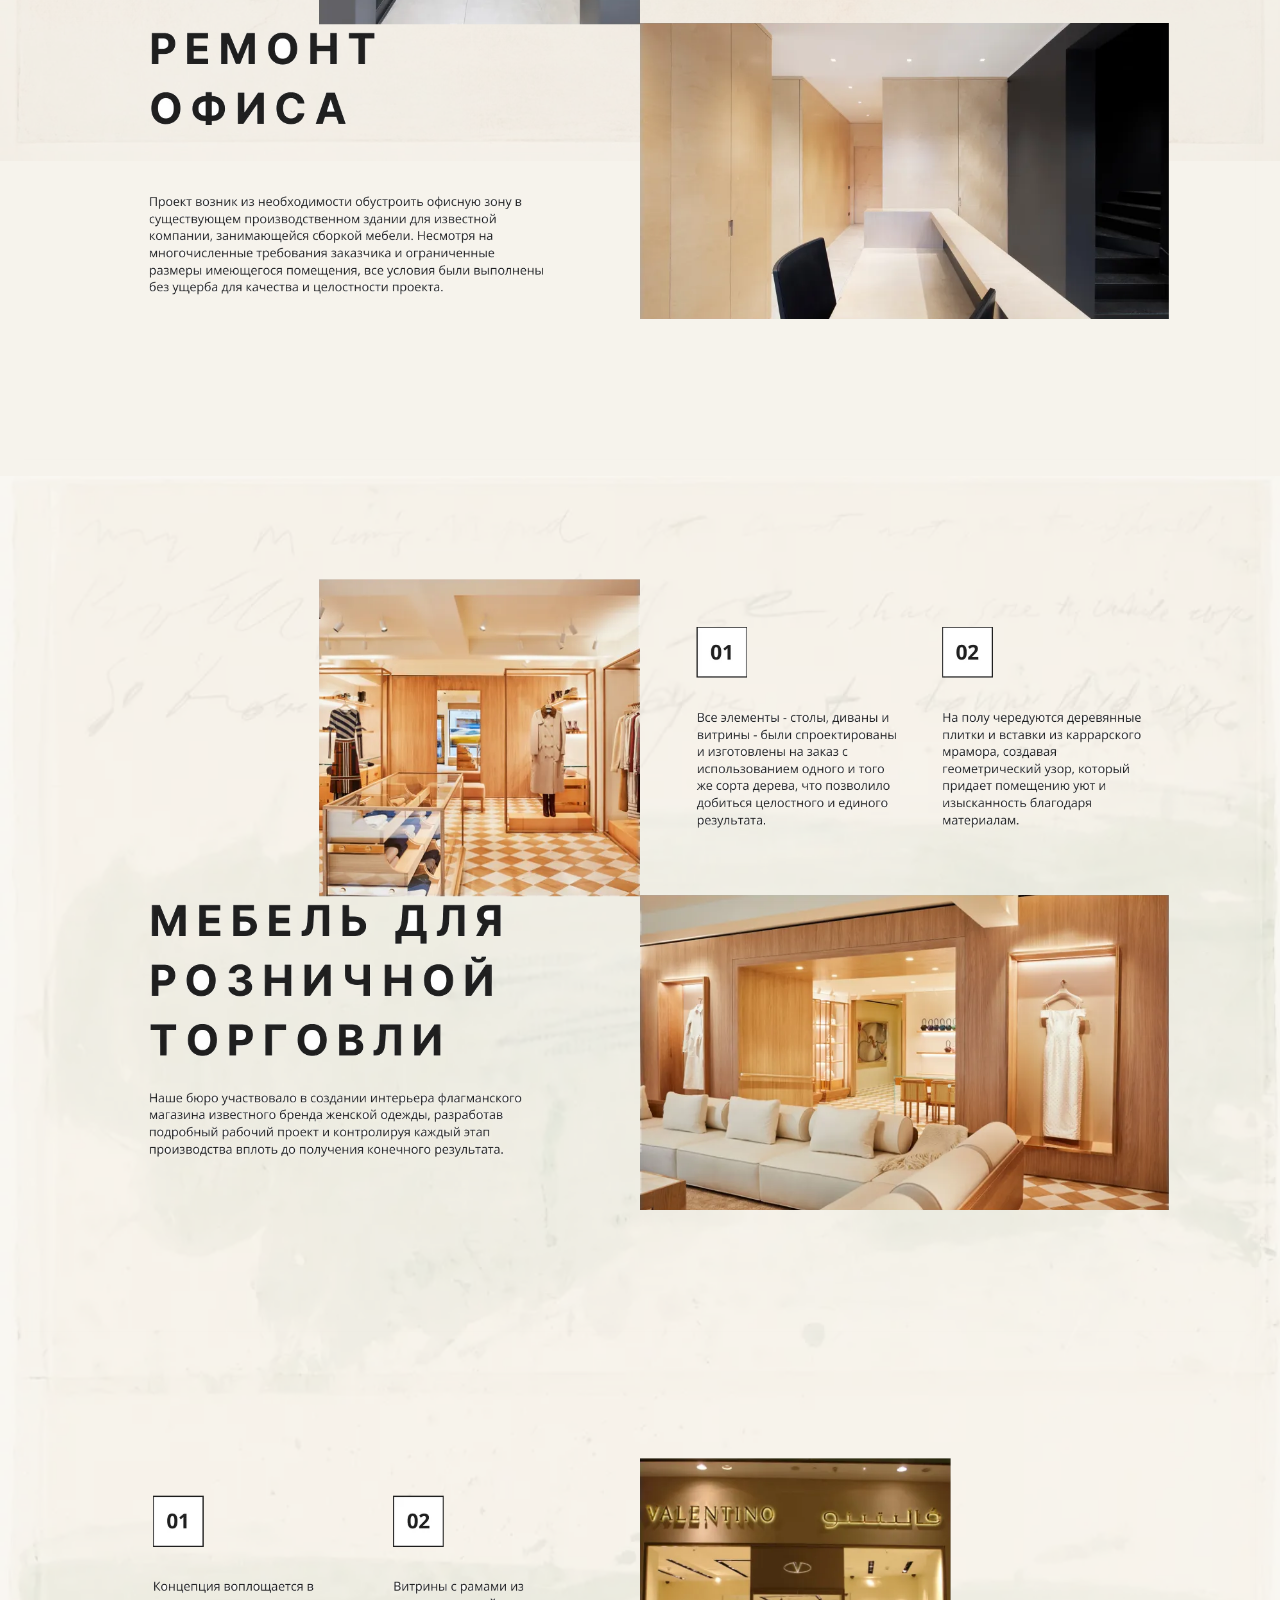
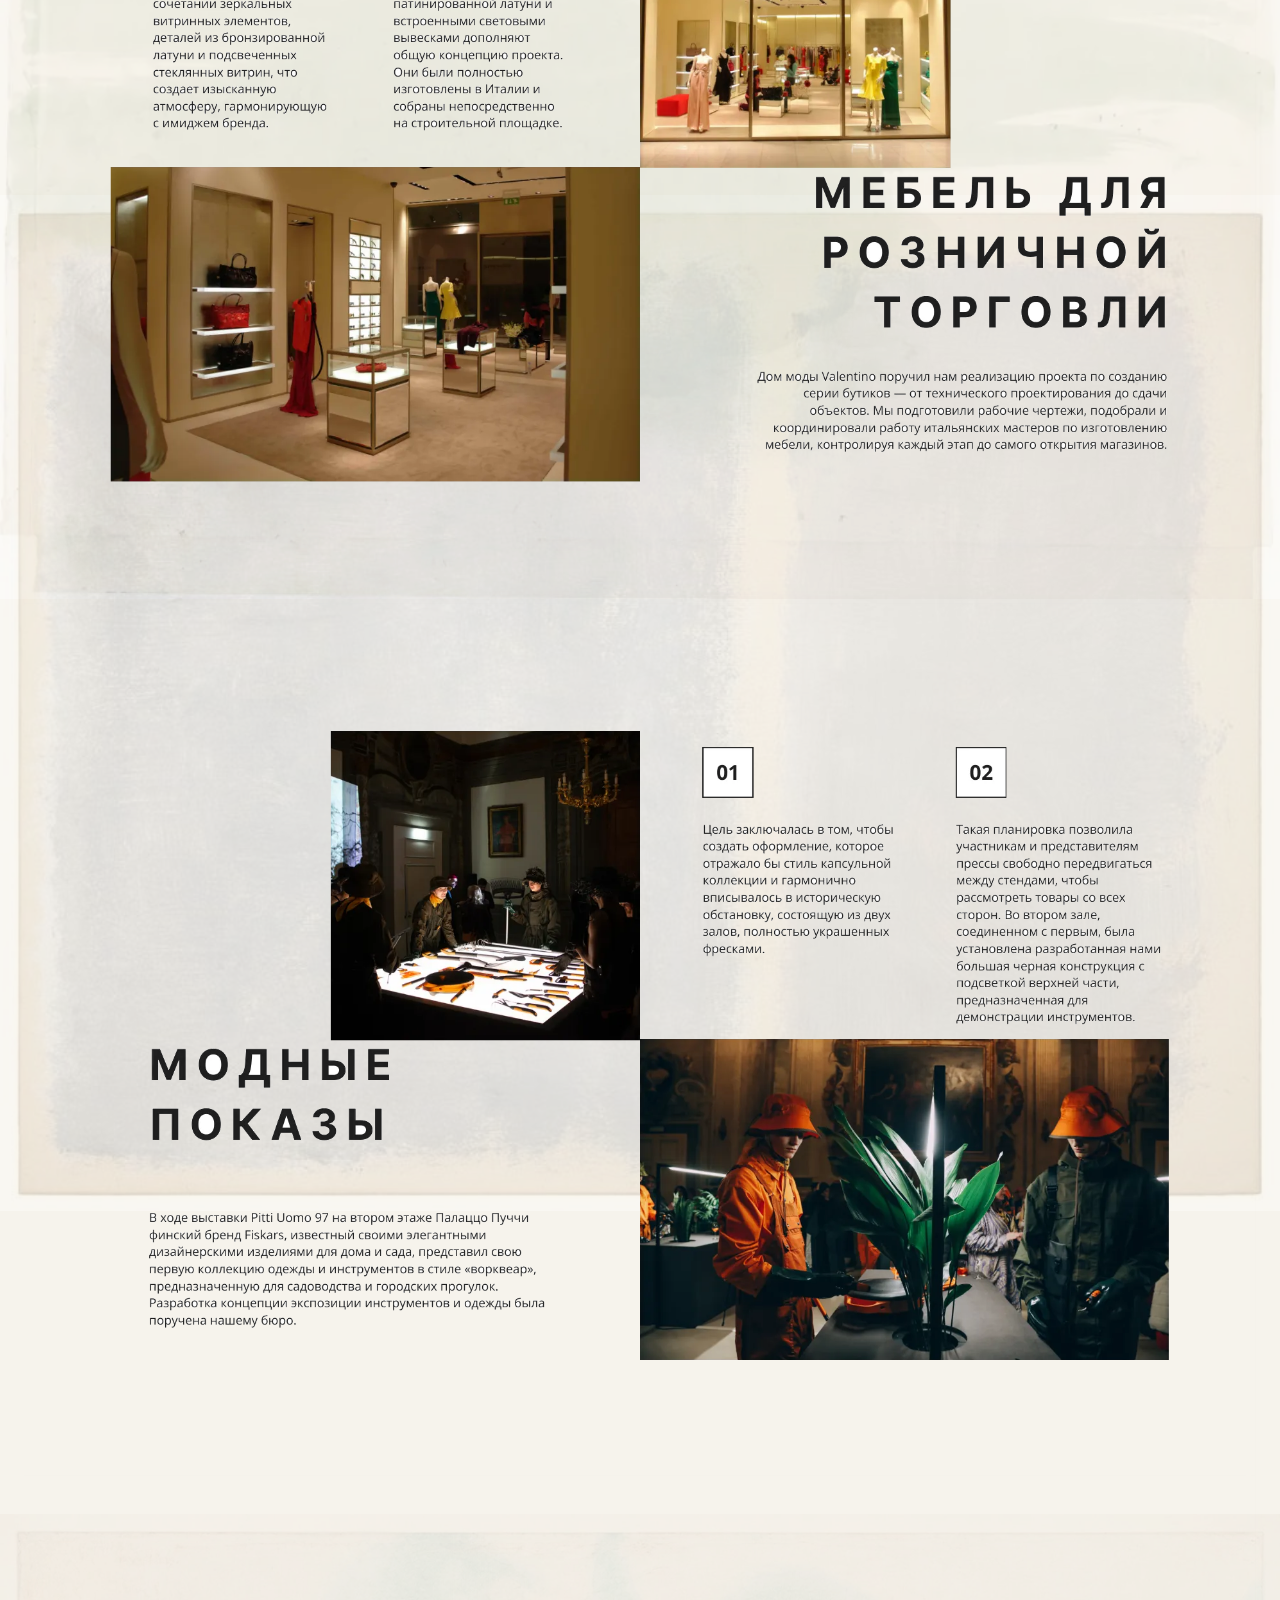
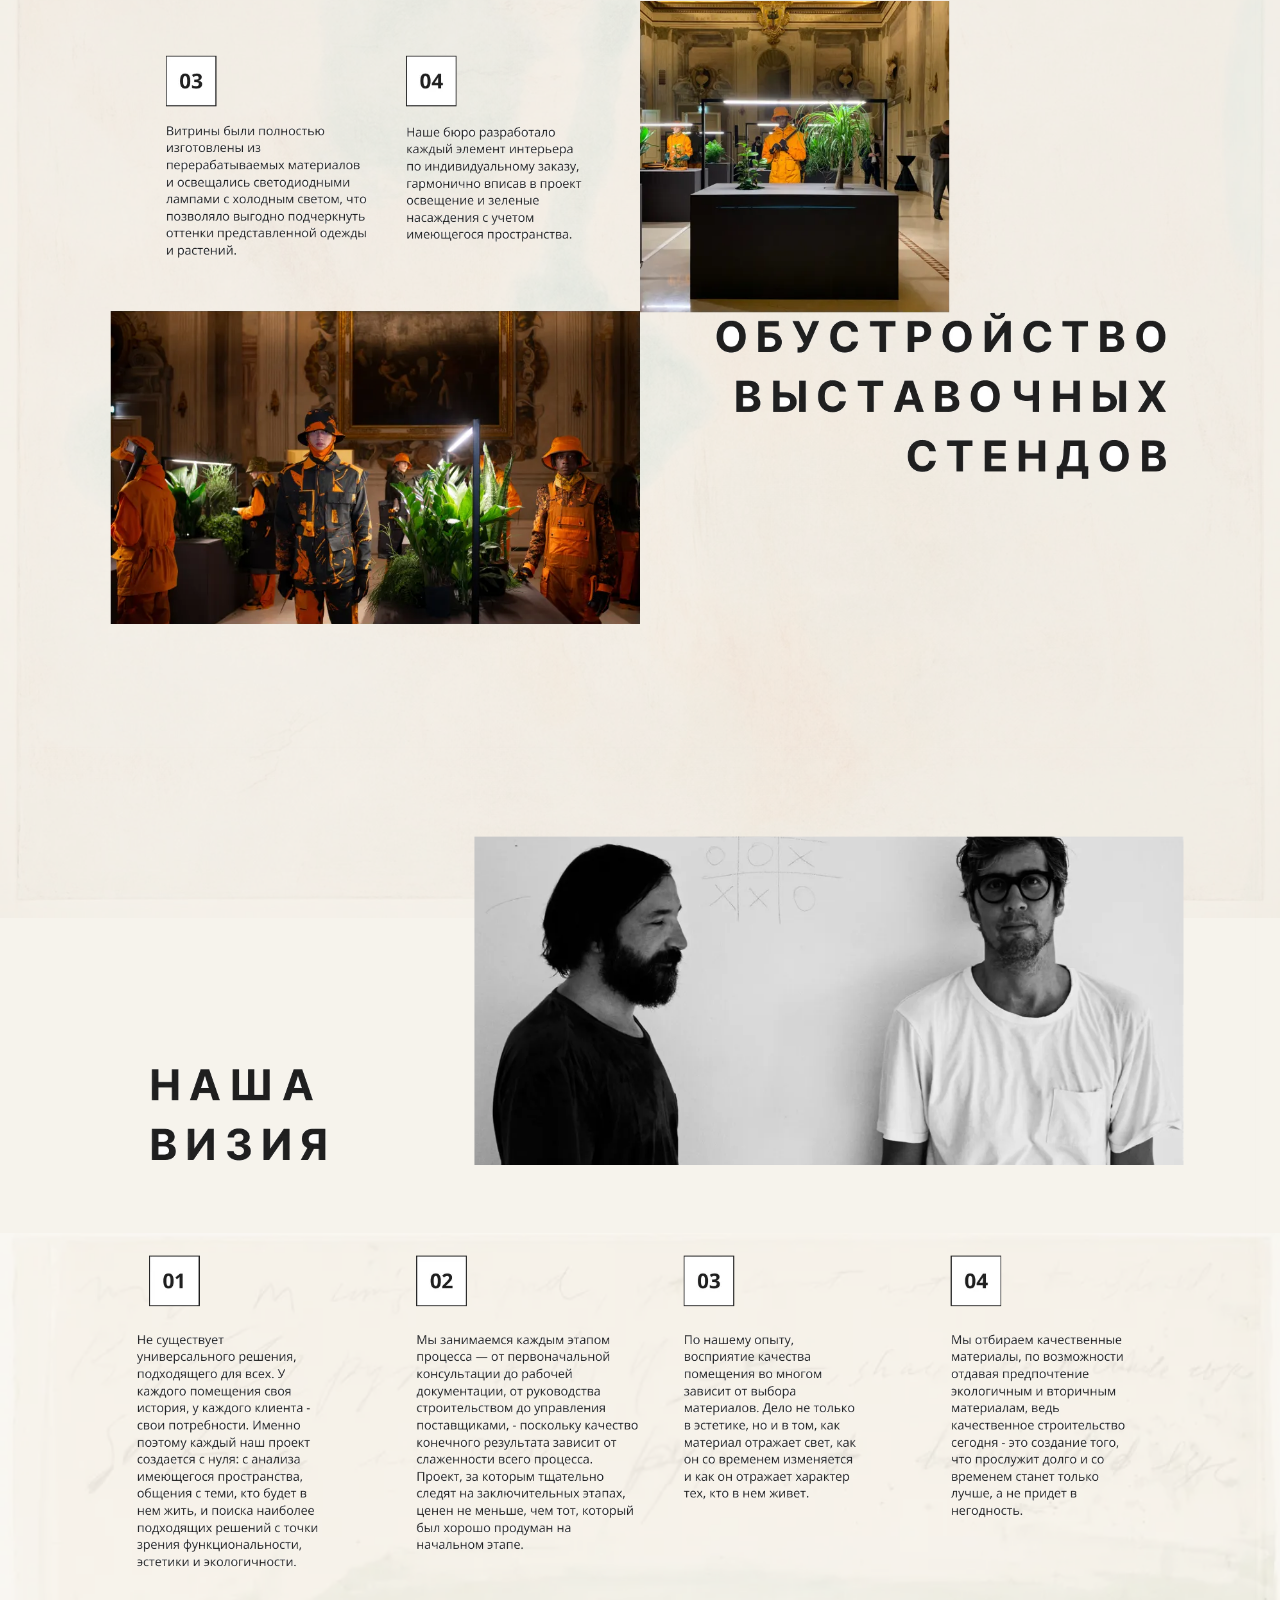
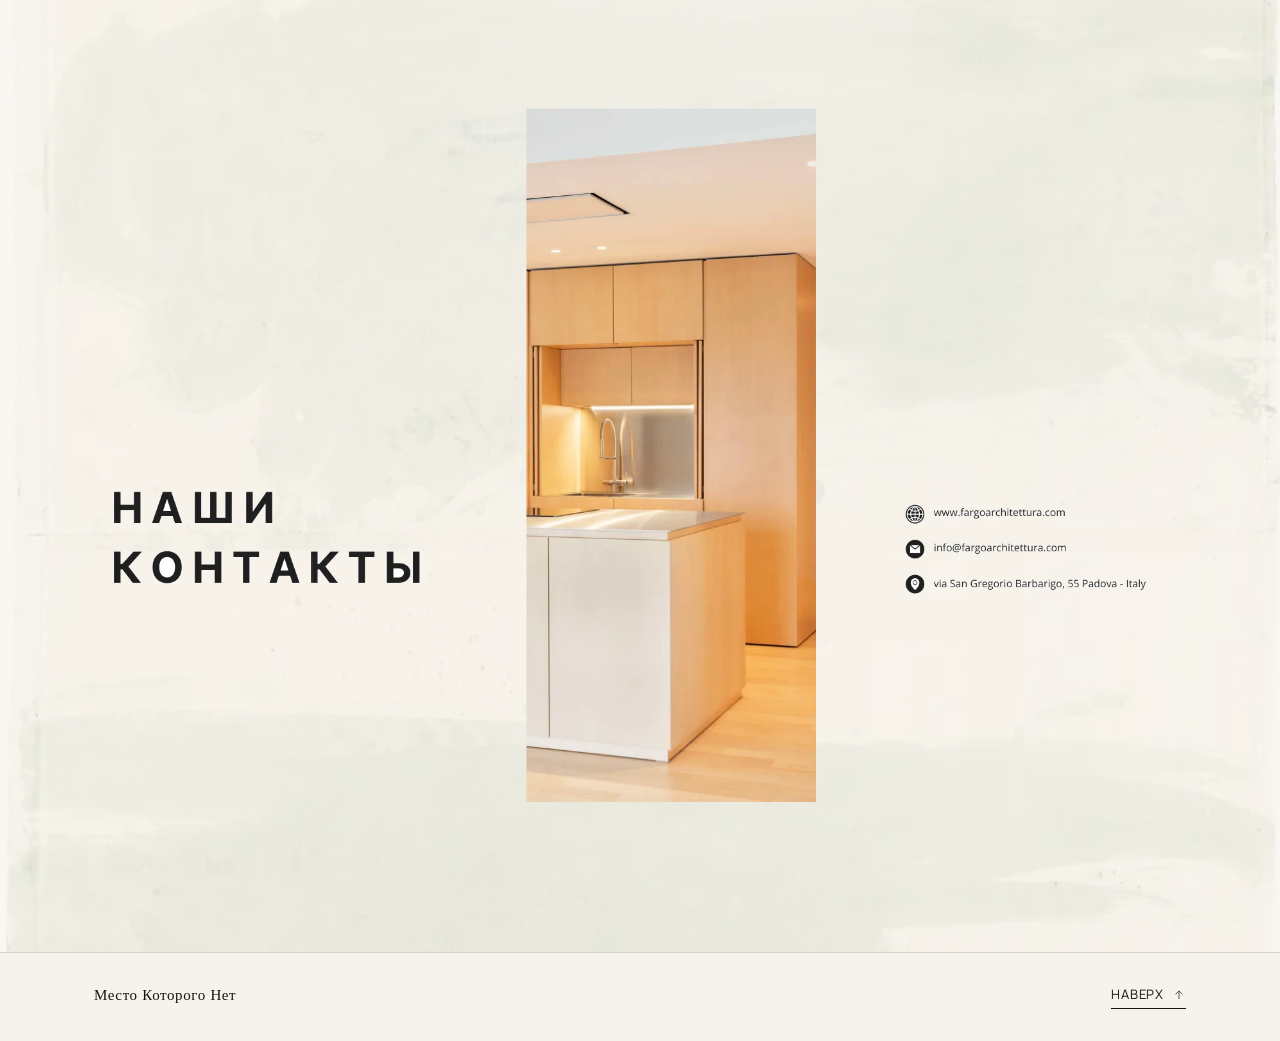
==== commit 52925d52: "Stretch Fargo background art full-width, lower opacity Background watercolors now span the full view" ====
--- a/fargo.html
+++ b/fargo.html
@@ -40,6 +40,8 @@
     <img src="content/fargoback2.webp" alt="" />
     <img src="content/fargoback1.webp" alt="" />
     <img src="content/fargoback3.webp" alt="" />
+    <img src="content/fargoback2.webp" alt="" />
+    <img src="content/fargoback1.webp" alt="" />
   </div>
 
   <div class="fargo-set" data-lang-set="ru">
--- a/css/style.css
+++ b/css/style.css
@@ -534,13 +534,8 @@
   align-items: center;
 }
 
-.italy-visual { aspect-ratio: 4 / 5; position: relative; order: 2; }
-.italy-frame {
-  position: absolute; inset: 0;
-  background:
-    url("../content/italy.jpg") center / cover no-repeat,
-    linear-gradient(160deg, #d8cdb8 0%, #b9ab8f 55%, #8f7f63 100%);
-}
+.italy-visual { order: 2; }
+.italy-visual img { width: 100%; display: block; }
 
 .italy-text h2 { margin-top: 18px; }
 .italy-text p:not(.eyebrow-row *) {
@@ -594,9 +589,19 @@
 /* Contact                                                         */
 /* ------------------------------------------------------------ */
 .contact {
+  position: relative;
   padding: var(--section-y) 0;
   text-align: center;
 }
+.contact::before {
+  content: "";
+  position: absolute;
+  inset: 0;
+  background: url("../content/contacts.webp") center / cover no-repeat;
+  opacity: 0.5;
+  pointer-events: none;
+}
+.contact .container { position: relative; }
 .contact h2 { margin-bottom: 24px; }
 .contact-sub {
   font-family: var(--font-display);
@@ -637,29 +642,37 @@
   margin: 0 auto;
 }
 
-/* Watercolor stains scattered down the page. Multiply blend hides the
-   paper white against the cream site bg; a radial mask feathers the
-   rectangular edges into organic spots. */
+/* Watercolor artworks filling the page background edge to edge. They
+   sit behind the slides; slide images have transparent margins, so the
+   art shows through empty areas but never covers text or photos.
+   Multiply blend melts the paper white into the cream site bg. */
 .fargo-spots {
   position: absolute;
-  inset: 0;
+  top: 0;
+  bottom: 0;
+  left: calc(50% - 50vw);
+  width: 100vw;
+  overflow: hidden;
   pointer-events: none;
-  z-index: 2;
+  z-index: 0;
 }
 .fargo-spots img {
   position: absolute;
+  width: 100%;
   max-width: none;
   mix-blend-mode: multiply;
-  opacity: 0.8;
-  -webkit-mask-image: radial-gradient(ellipse 50% 50% at 50% 50%, #000 45%, transparent 75%);
-  mask-image: radial-gradient(ellipse 50% 50% at 50% 50%, #000 45%, transparent 75%);
-}
-.fargo-spots img:nth-child(1) { top: 11%; right: -6%;  width: clamp(240px, 34vw, 560px); transform: rotate(9deg); }
-.fargo-spots img:nth-child(2) { top: 25%; left: -8%;   width: clamp(220px, 30vw, 500px); transform: rotate(-12deg); }
-.fargo-spots img:nth-child(3) { top: 39%; right: -9%;  width: clamp(240px, 36vw, 580px); transform: rotate(15deg); }
-.fargo-spots img:nth-child(4) { top: 54%; left: -7%;   width: clamp(230px, 32vw, 530px); transform: rotate(171deg); }
-.fargo-spots img:nth-child(5) { top: 69%; right: -8%;  width: clamp(220px, 30vw, 500px); transform: rotate(-168deg); }
-.fargo-spots img:nth-child(6) { top: 85%; left: -10%;  width: clamp(240px, 34vw, 560px); transform: rotate(-10deg); }
+  opacity: 0.35;
+}
+.fargo-spots img:nth-child(1) { top: 0; }
+.fargo-spots img:nth-child(2) { top: 12.5%; }
+.fargo-spots img:nth-child(3) { top: 25%; }
+.fargo-spots img:nth-child(4) { top: 37.5%; }
+.fargo-spots img:nth-child(5) { top: 50%; }
+.fargo-spots img:nth-child(6) { top: 62.5%; }
+.fargo-spots img:nth-child(7) { top: 75%; }
+.fargo-spots img:nth-child(8) { top: 87.5%; }
+
+.fargo-set { position: relative; z-index: 1; }
 
 .fargo-set { display: none; }
 .fargo-set.is-active {
@@ -682,6 +695,30 @@
 }
 
 /* ------------------------------------------------------------ */
+/* Viani Porte page                                                */
+/* ------------------------------------------------------------ */
+.viani-main { padding: 120px 0 80px; }
+
+.viani-banner img {
+  width: min(680px, 90%);
+  margin: 0 auto 40px;
+  display: block;
+  mix-blend-mode: multiply;
+}
+
+.viani-text {
+  max-width: 720px;
+  display: flex;
+  flex-direction: column;
+  gap: 24px;
+}
+.viani-text p {
+  font-family: var(--font-display);
+  font-size: clamp(17px, 1.8vw, 21px);
+  line-height: 1.55;
+}
+
+/* ------------------------------------------------------------ */
 /* Footer                                                          */
 /* ------------------------------------------------------------ */
 .site-footer { padding: 32px 0; border-top: 1px solid var(--line); }
@@ -704,7 +741,7 @@
   .cards { grid-template-columns: 1fr; }
 
   .italy-grid { grid-template-columns: 1fr; }
-  .italy-visual { order: 1; aspect-ratio: 16/10; }
+  .italy-visual { order: 1; }
 
   .partners-row { grid-template-columns: repeat(2, 1fr); }
 }
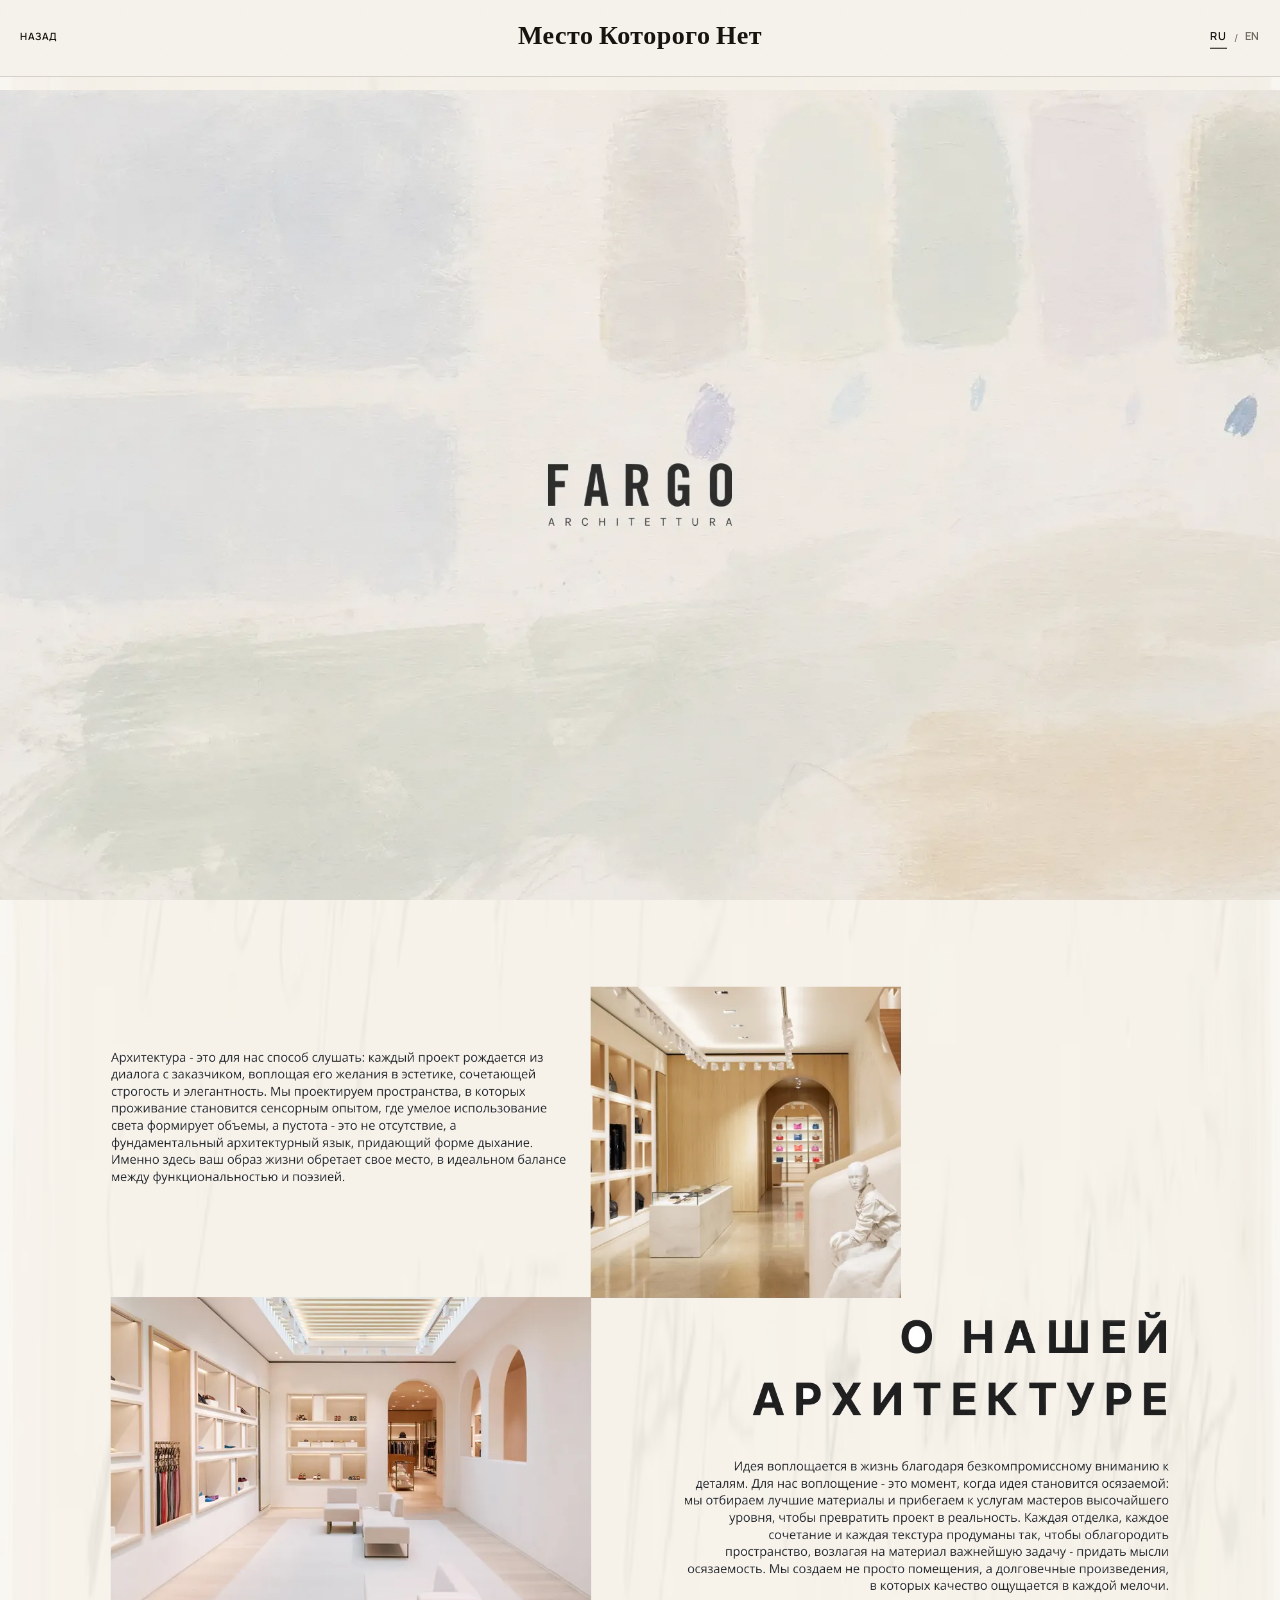
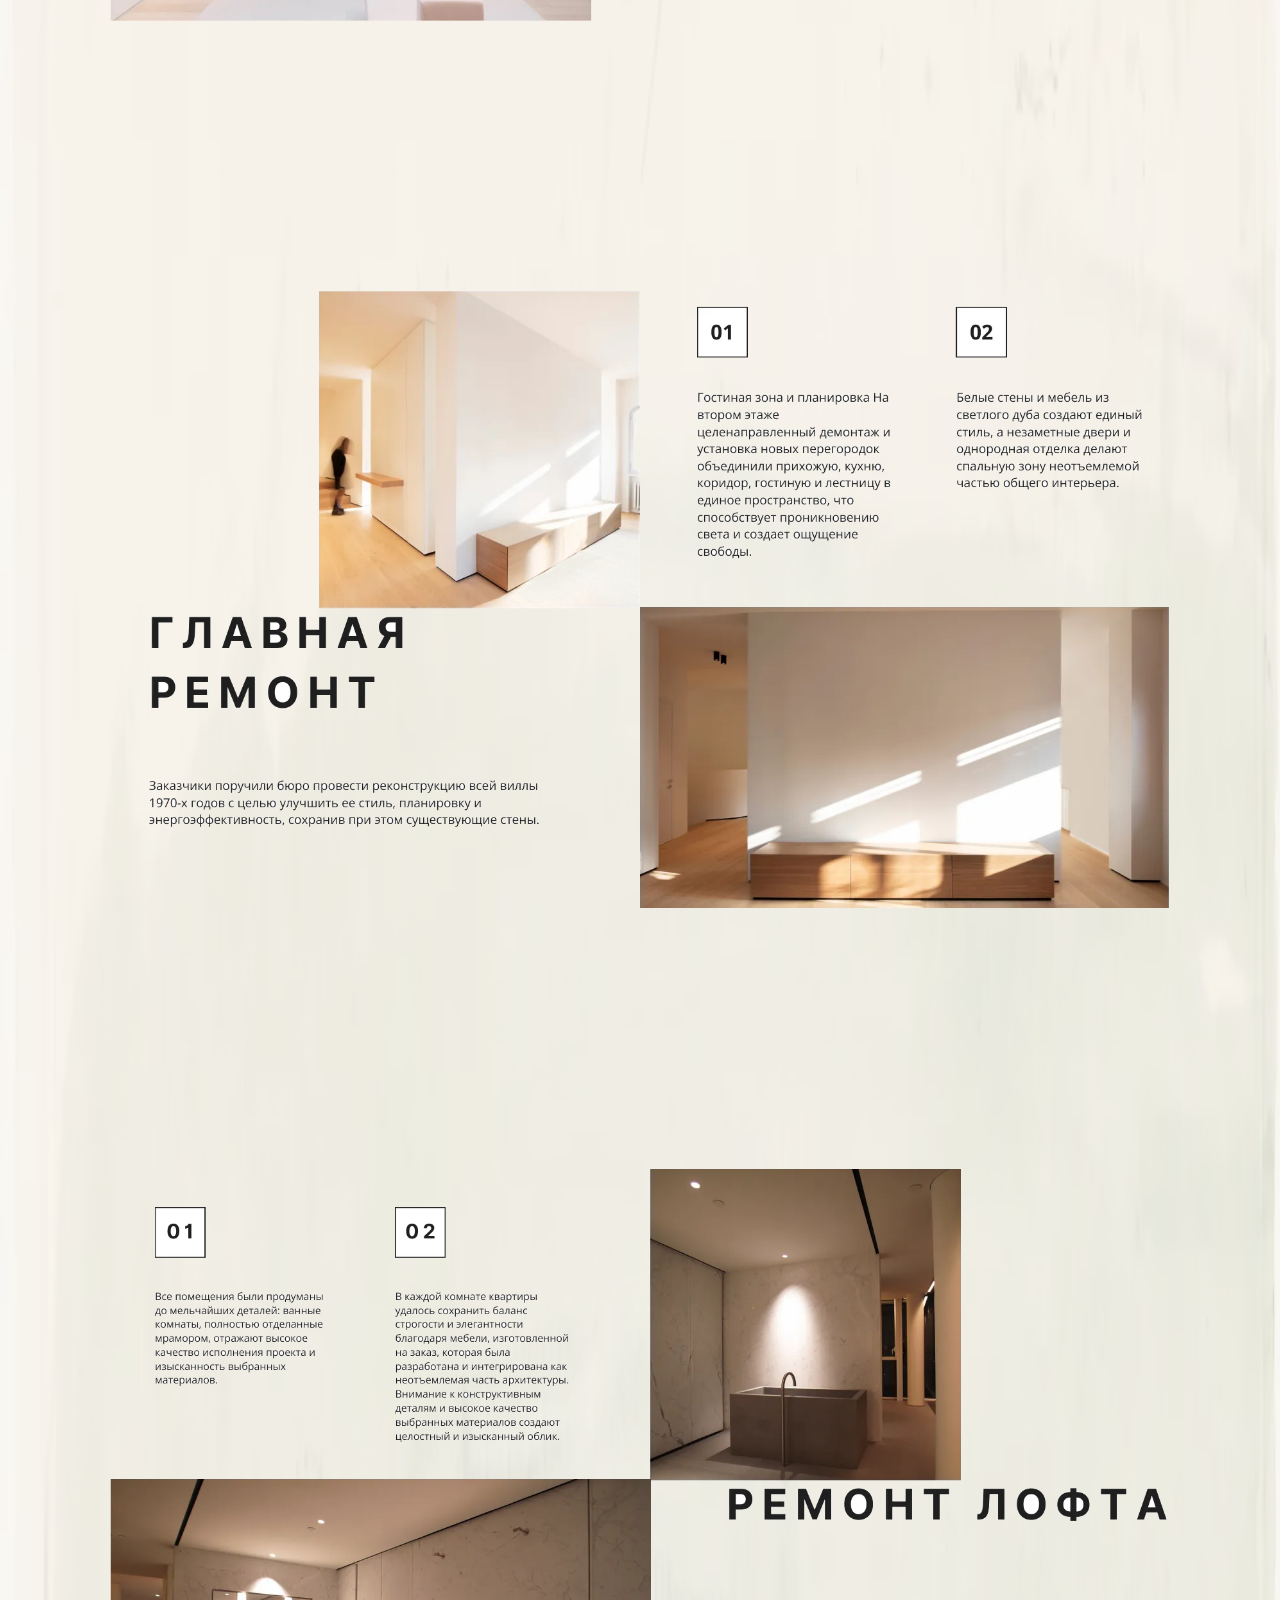
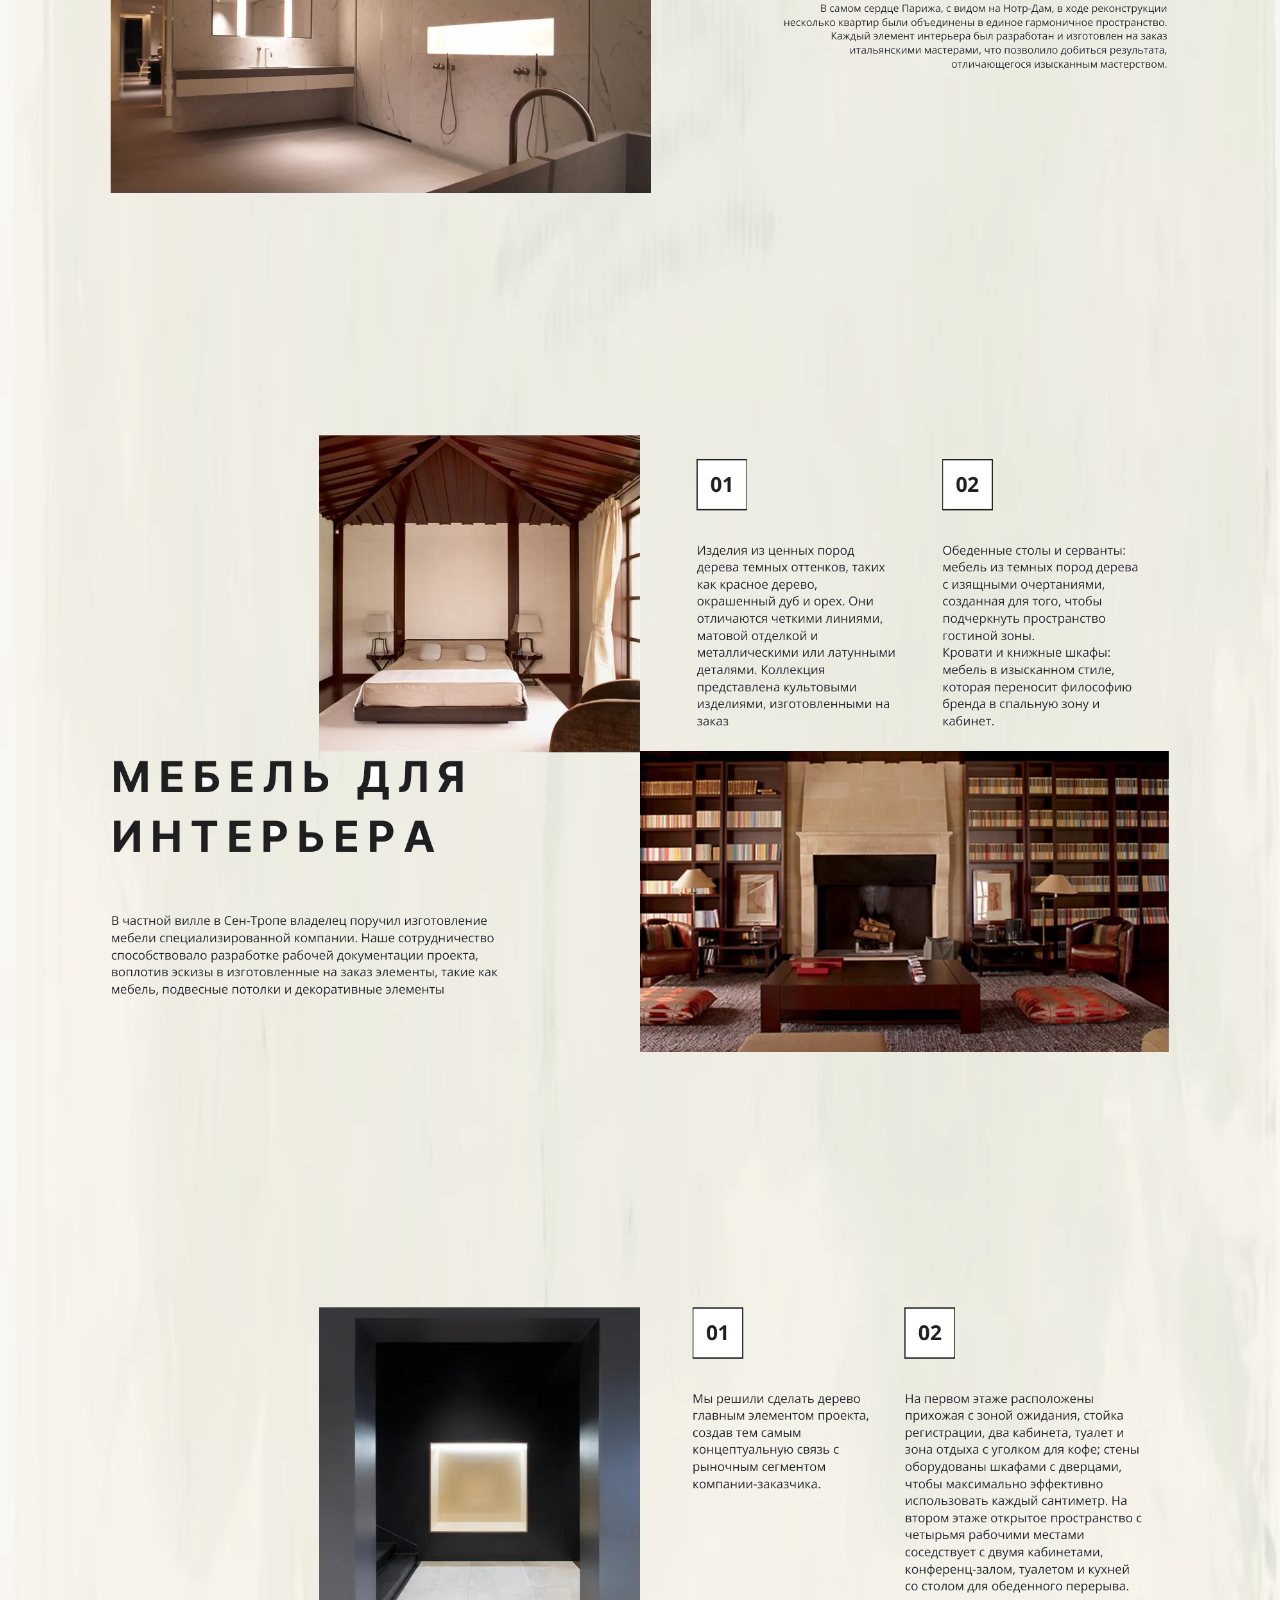
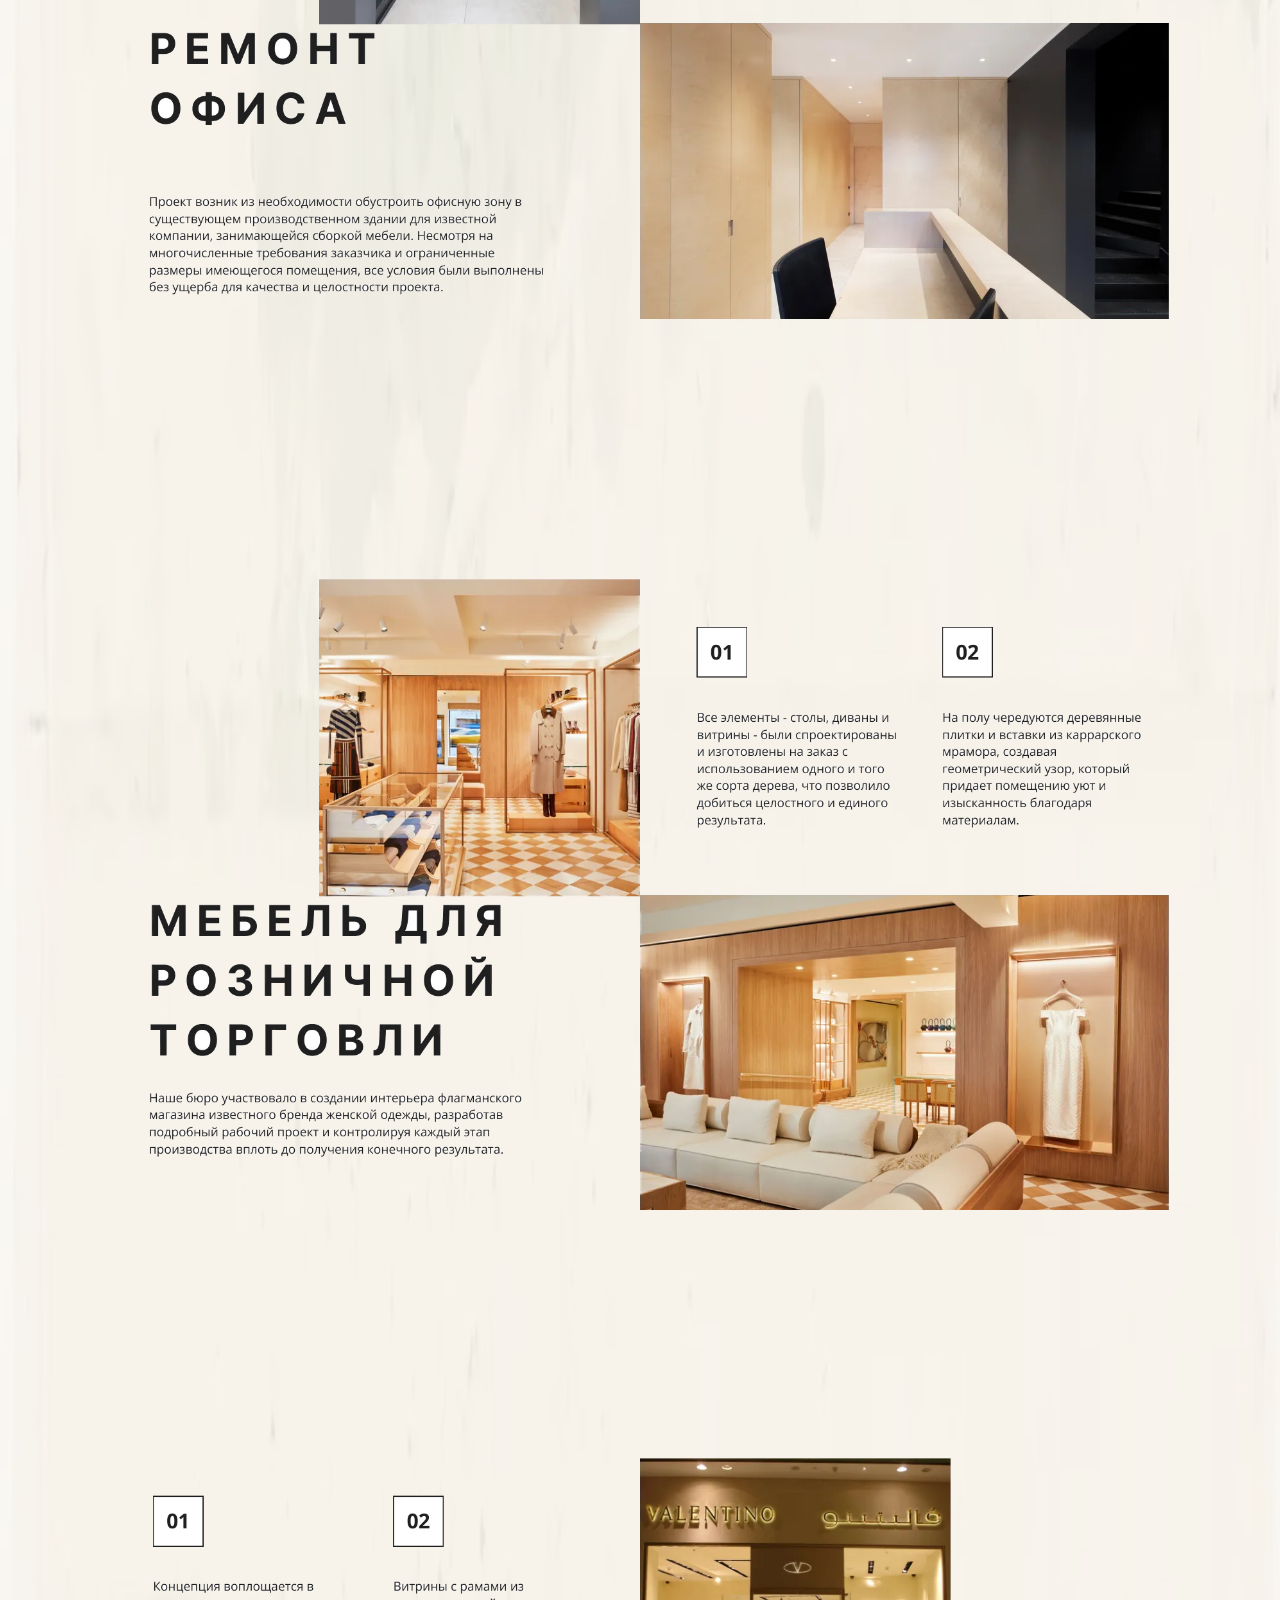
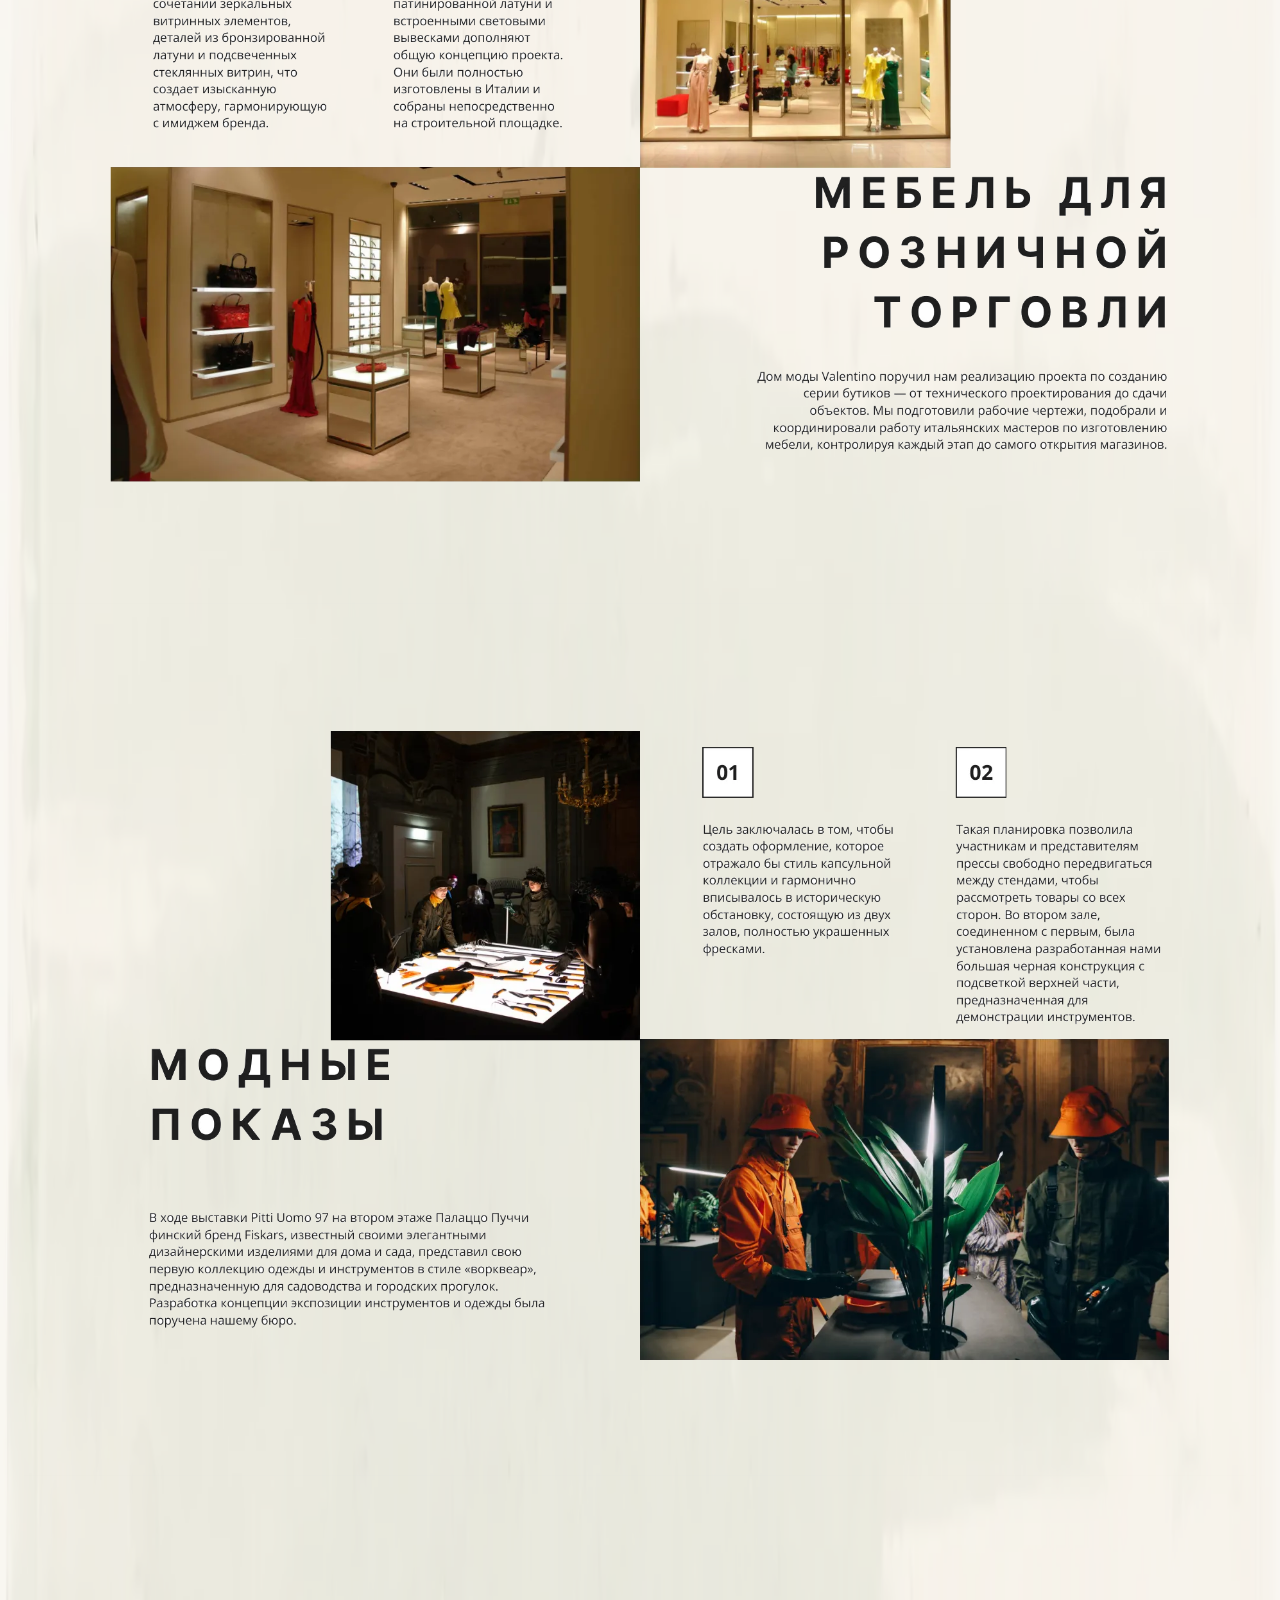
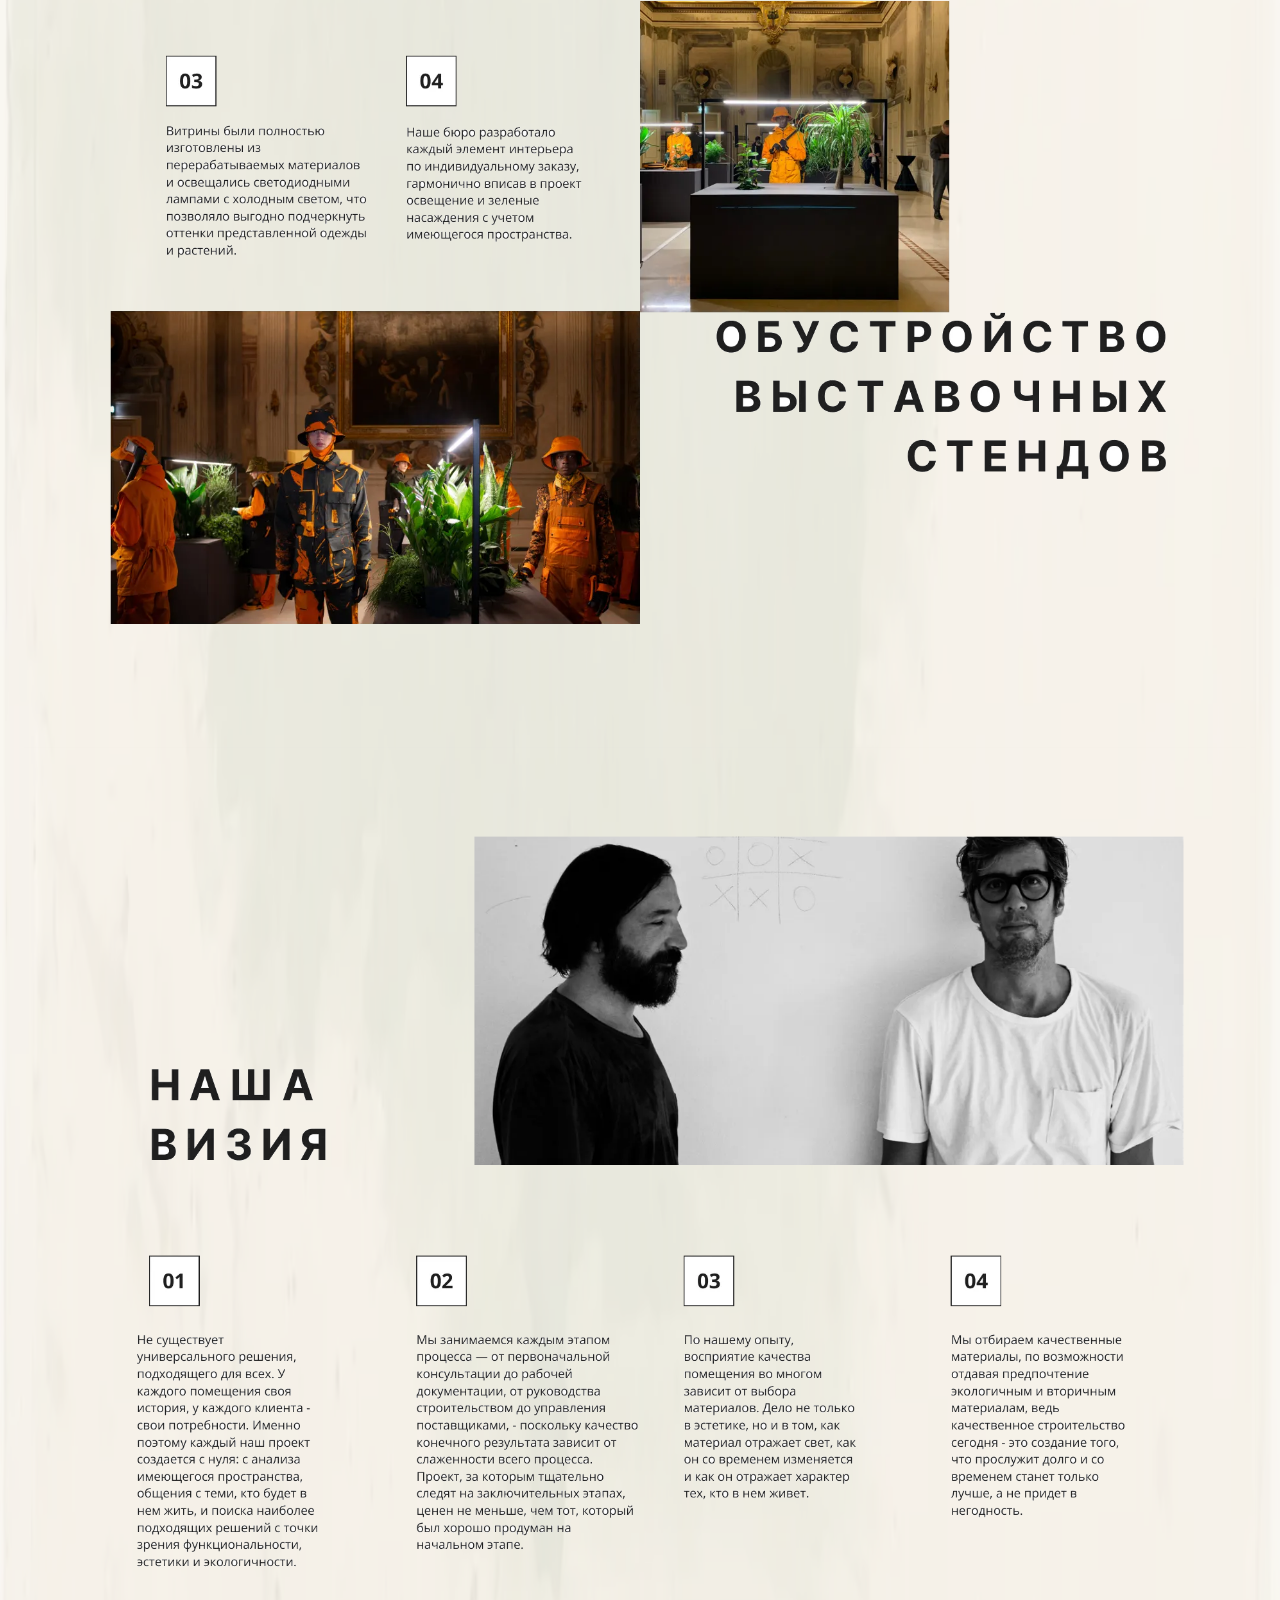
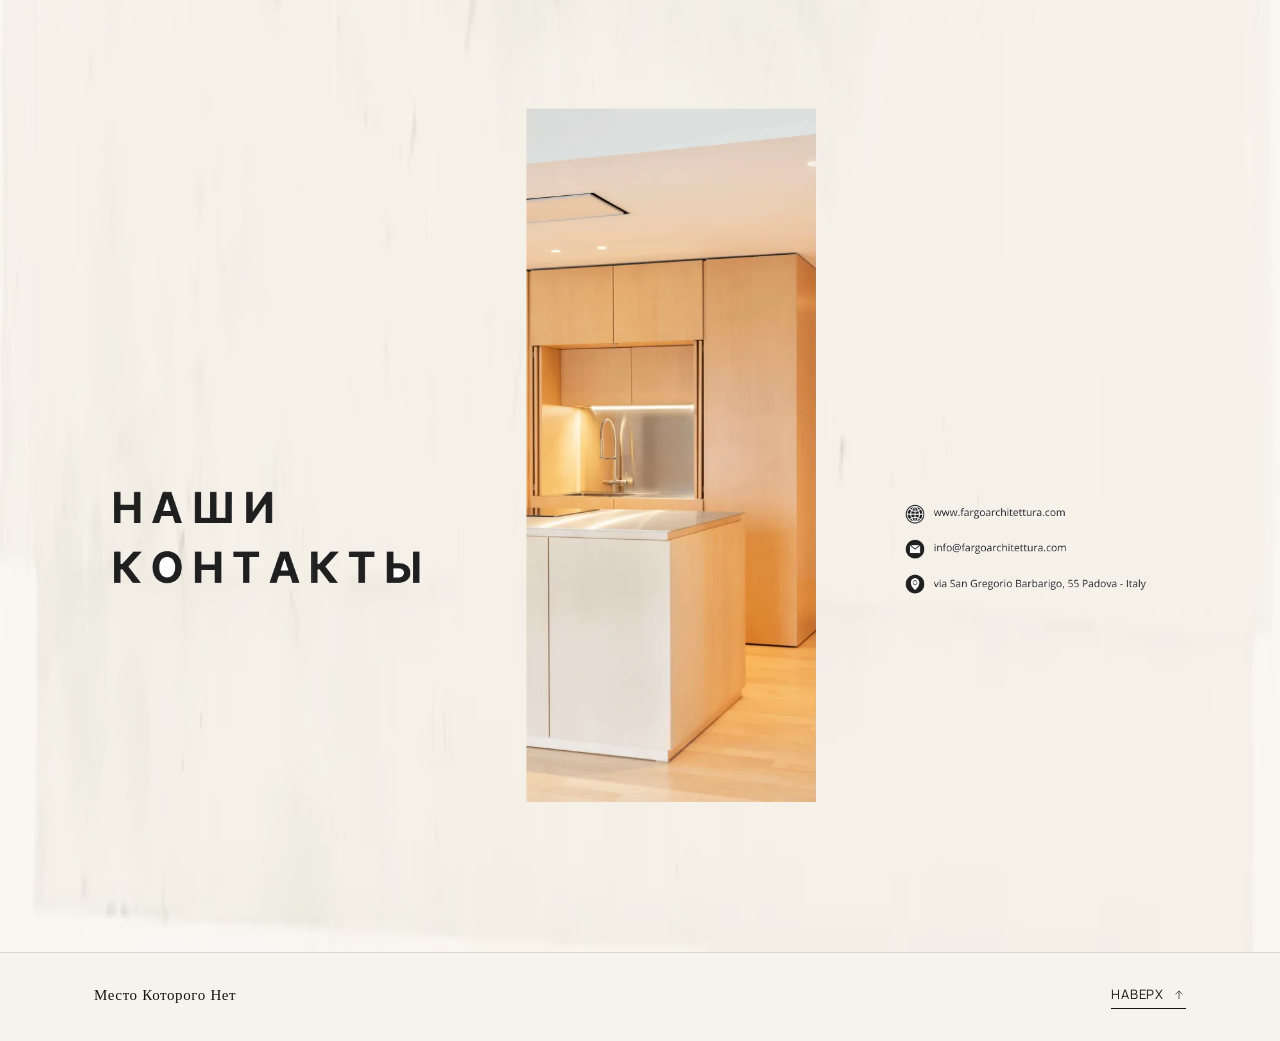
==== commit 84f1dccc: "Use single stretched fargoback1 as the whole Fargo page background Replaced the stacked artwork laye" ====
--- a/fargo.html
+++ b/fargo.html
@@ -34,13 +34,6 @@
 
 <main class="fargo-main" id="top">
   <div class="fargo-spots" aria-hidden="true">
-    <img src="content/fargoback2.webp" alt="" />
-    <img src="content/fargoback1.webp" alt="" />
-    <img src="content/fargoback3.webp" alt="" />
-    <img src="content/fargoback2.webp" alt="" />
-    <img src="content/fargoback1.webp" alt="" />
-    <img src="content/fargoback3.webp" alt="" />
-    <img src="content/fargoback2.webp" alt="" />
     <img src="content/fargoback1.webp" alt="" />
   </div>
 
--- a/css/style.css
+++ b/css/style.css
@@ -642,10 +642,10 @@
   margin: 0 auto;
 }
 
-/* Watercolor artworks filling the page background edge to edge. They
-   sit behind the slides; slide images have transparent margins, so the
-   art shows through empty areas but never covers text or photos.
-   Multiply blend melts the paper white into the cream site bg. */
+/* One watercolor artwork stretched over the whole page background.
+   It sits behind the slides; slide images have transparent margins,
+   so the art shows through empty areas but never covers text or
+   photos. Multiply blend melts the paper white into the cream bg. */
 .fargo-spots {
   position: absolute;
   top: 0;
@@ -657,20 +657,13 @@
   z-index: 0;
 }
 .fargo-spots img {
-  position: absolute;
   width: 100%;
+  height: 100%;
   max-width: none;
+  object-fit: fill;
   mix-blend-mode: multiply;
   opacity: 0.35;
 }
-.fargo-spots img:nth-child(1) { top: 0; }
-.fargo-spots img:nth-child(2) { top: 12.5%; }
-.fargo-spots img:nth-child(3) { top: 25%; }
-.fargo-spots img:nth-child(4) { top: 37.5%; }
-.fargo-spots img:nth-child(5) { top: 50%; }
-.fargo-spots img:nth-child(6) { top: 62.5%; }
-.fargo-spots img:nth-child(7) { top: 75%; }
-.fargo-spots img:nth-child(8) { top: 87.5%; }
 
 .fargo-set { position: relative; z-index: 1; }
 
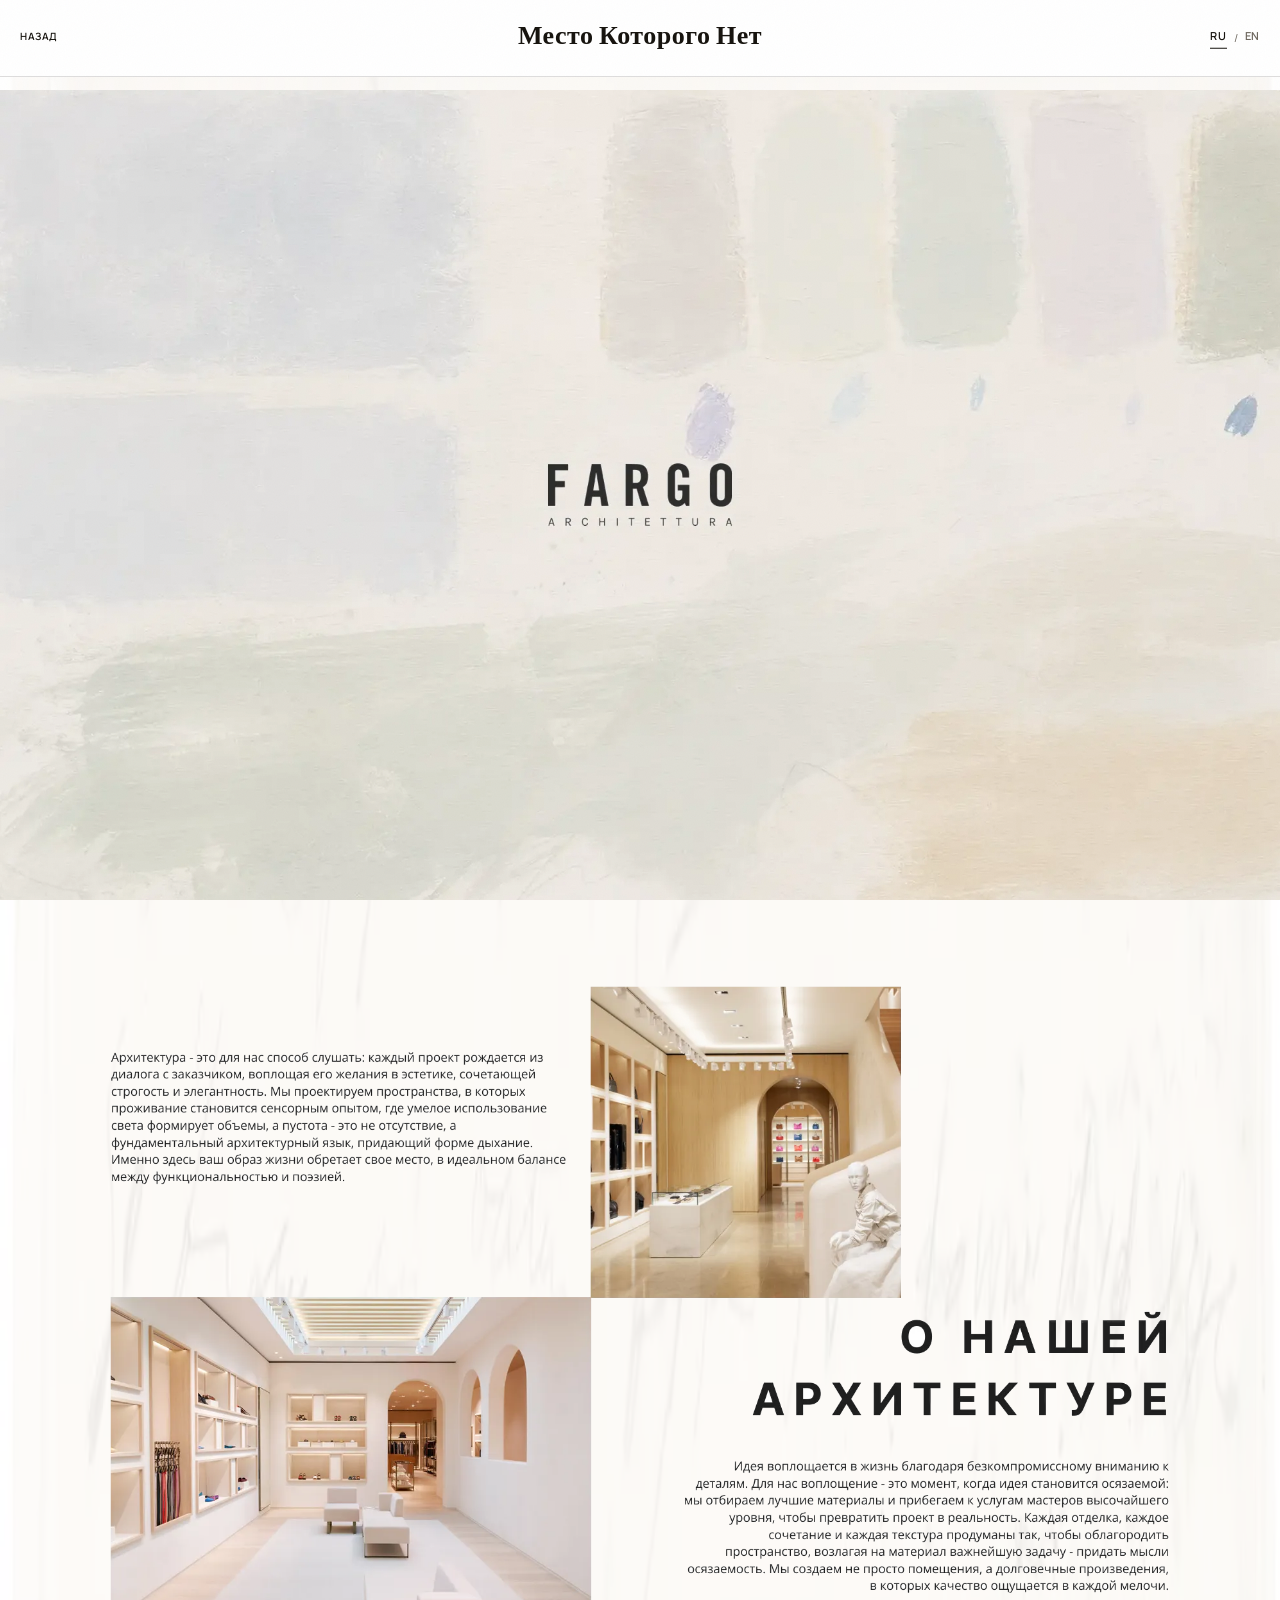
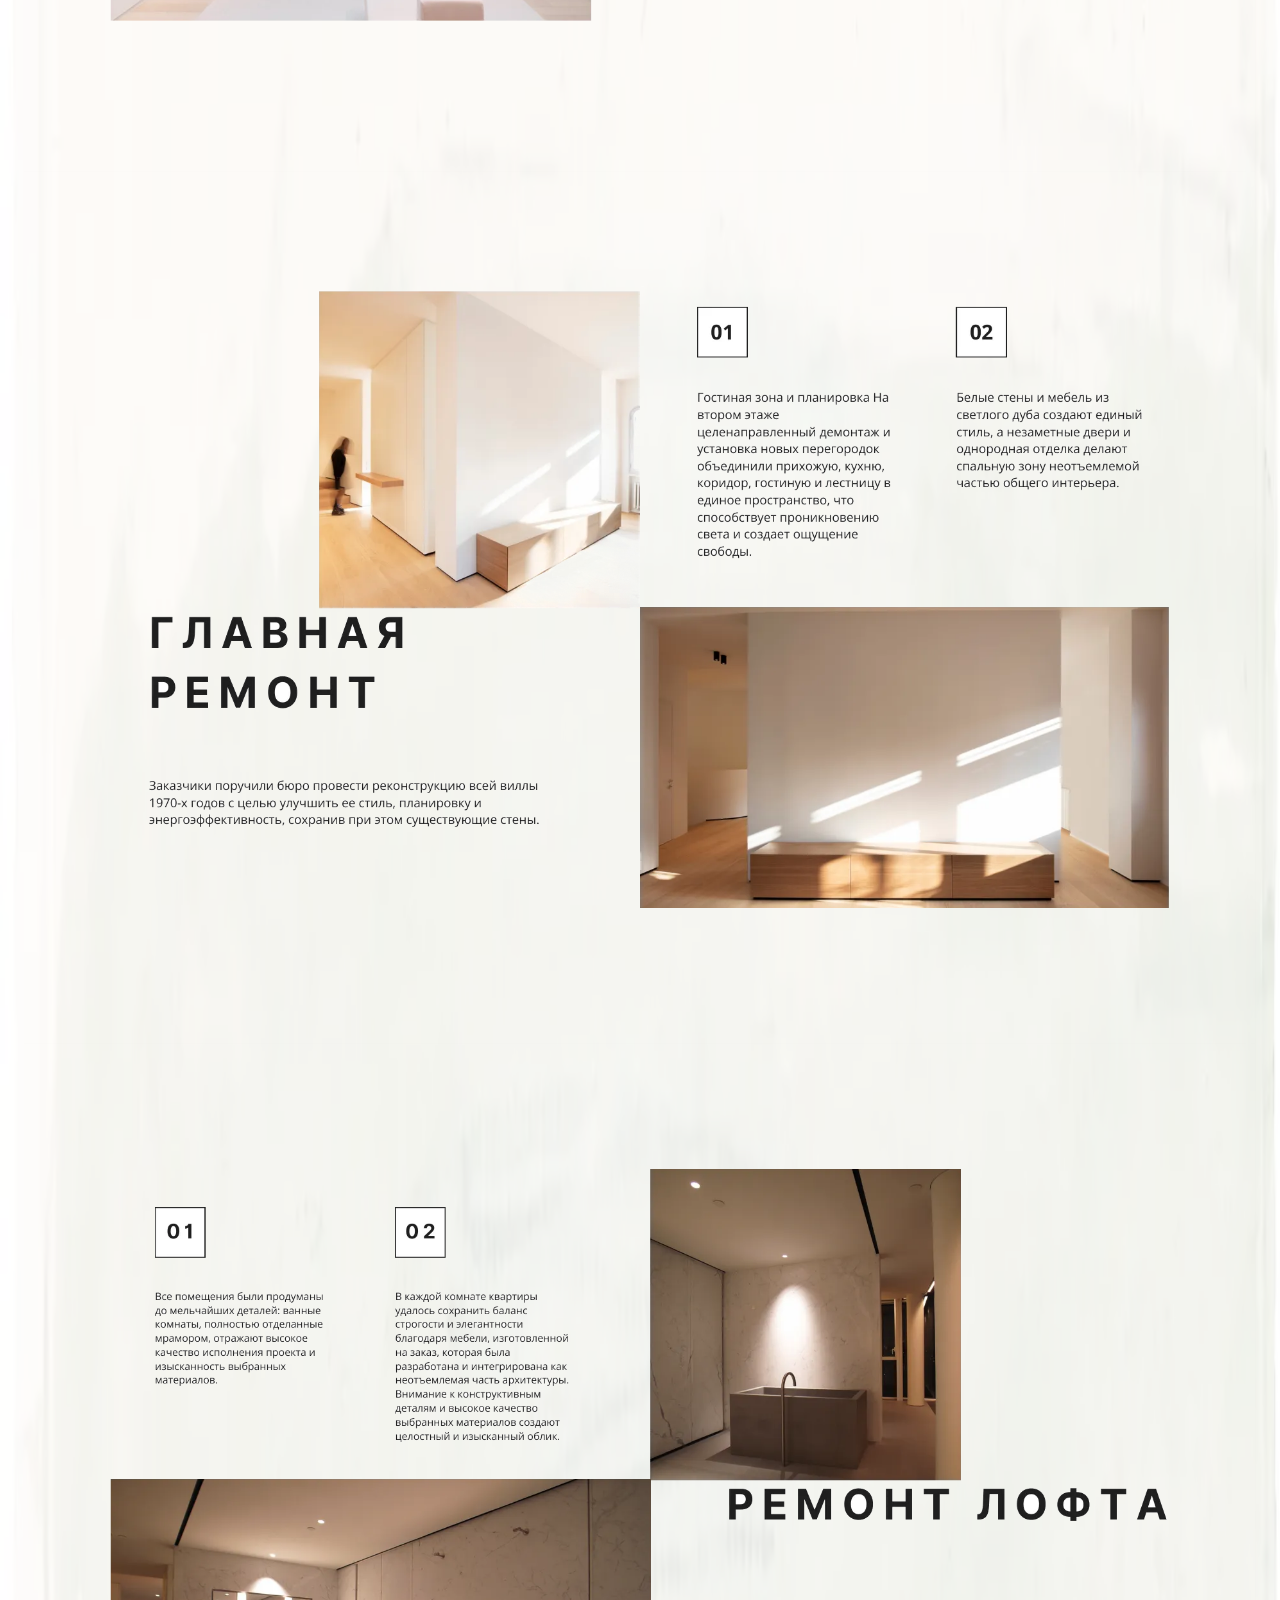
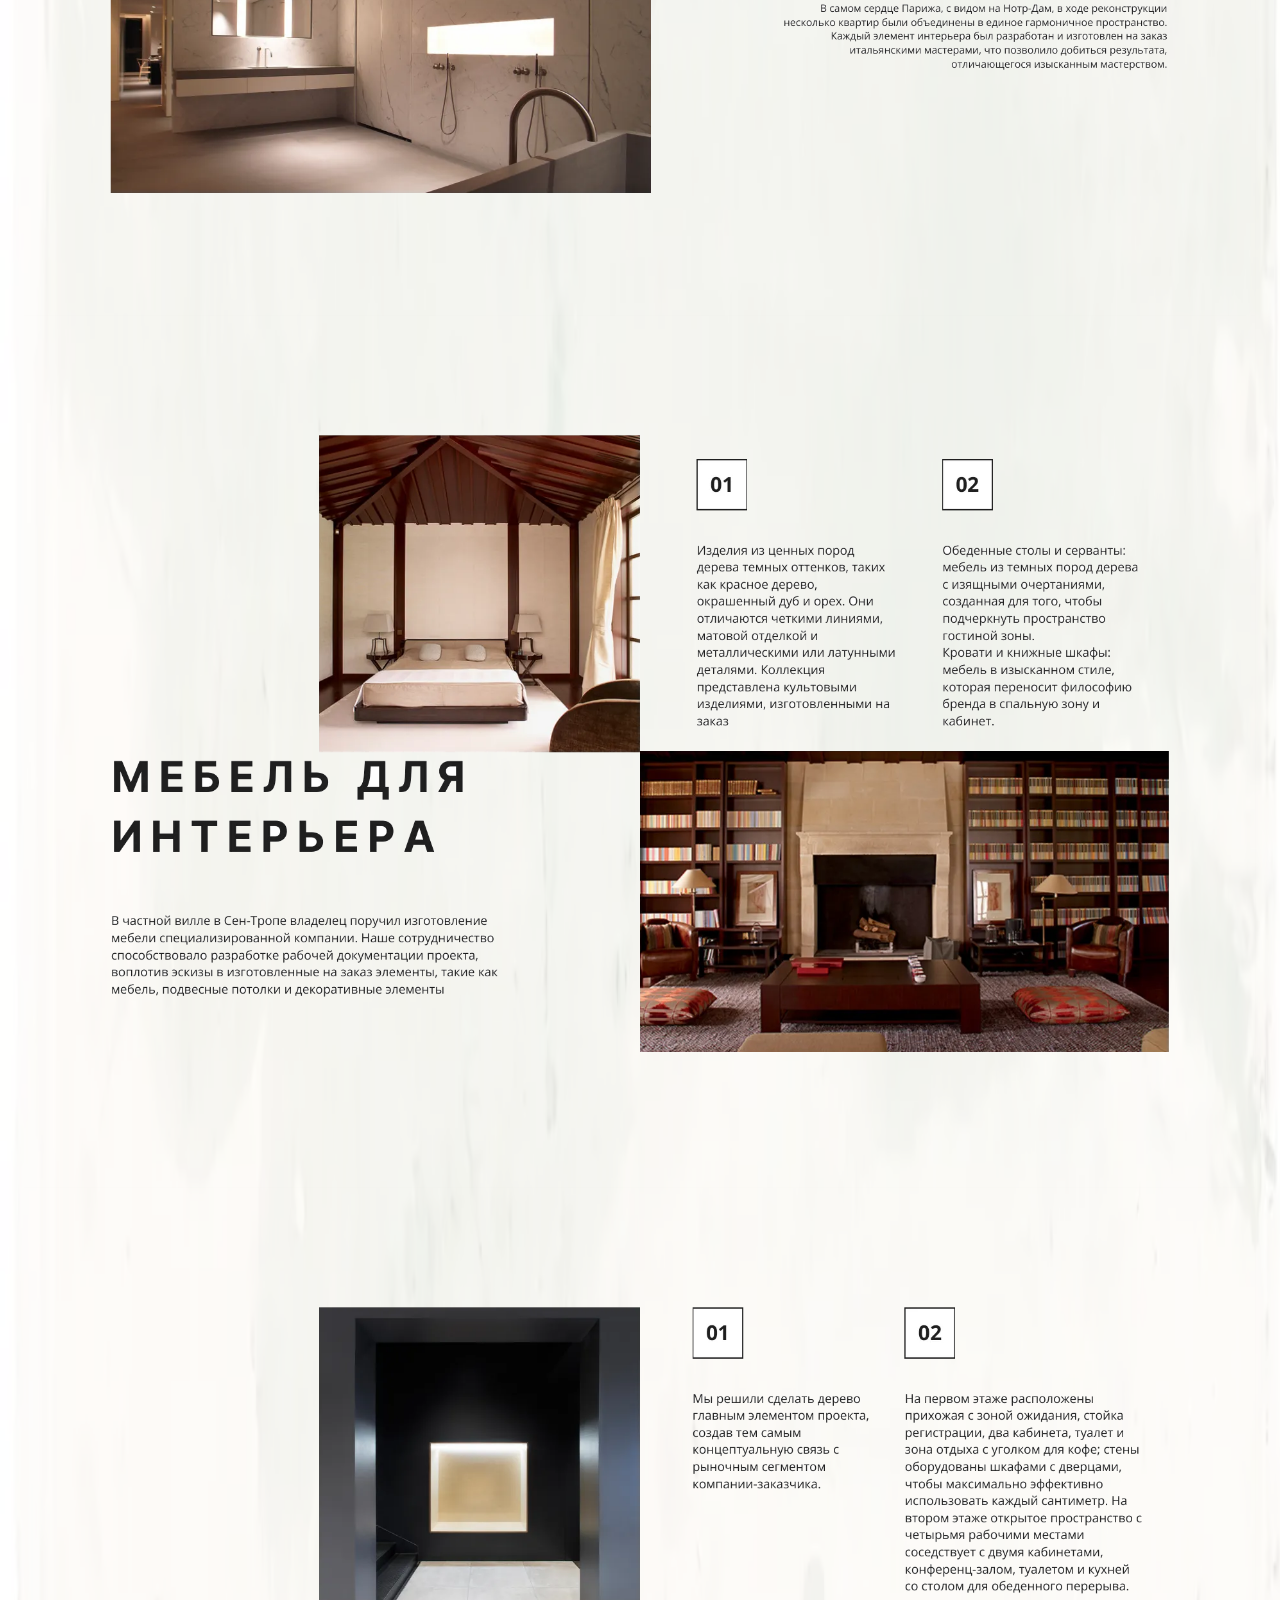
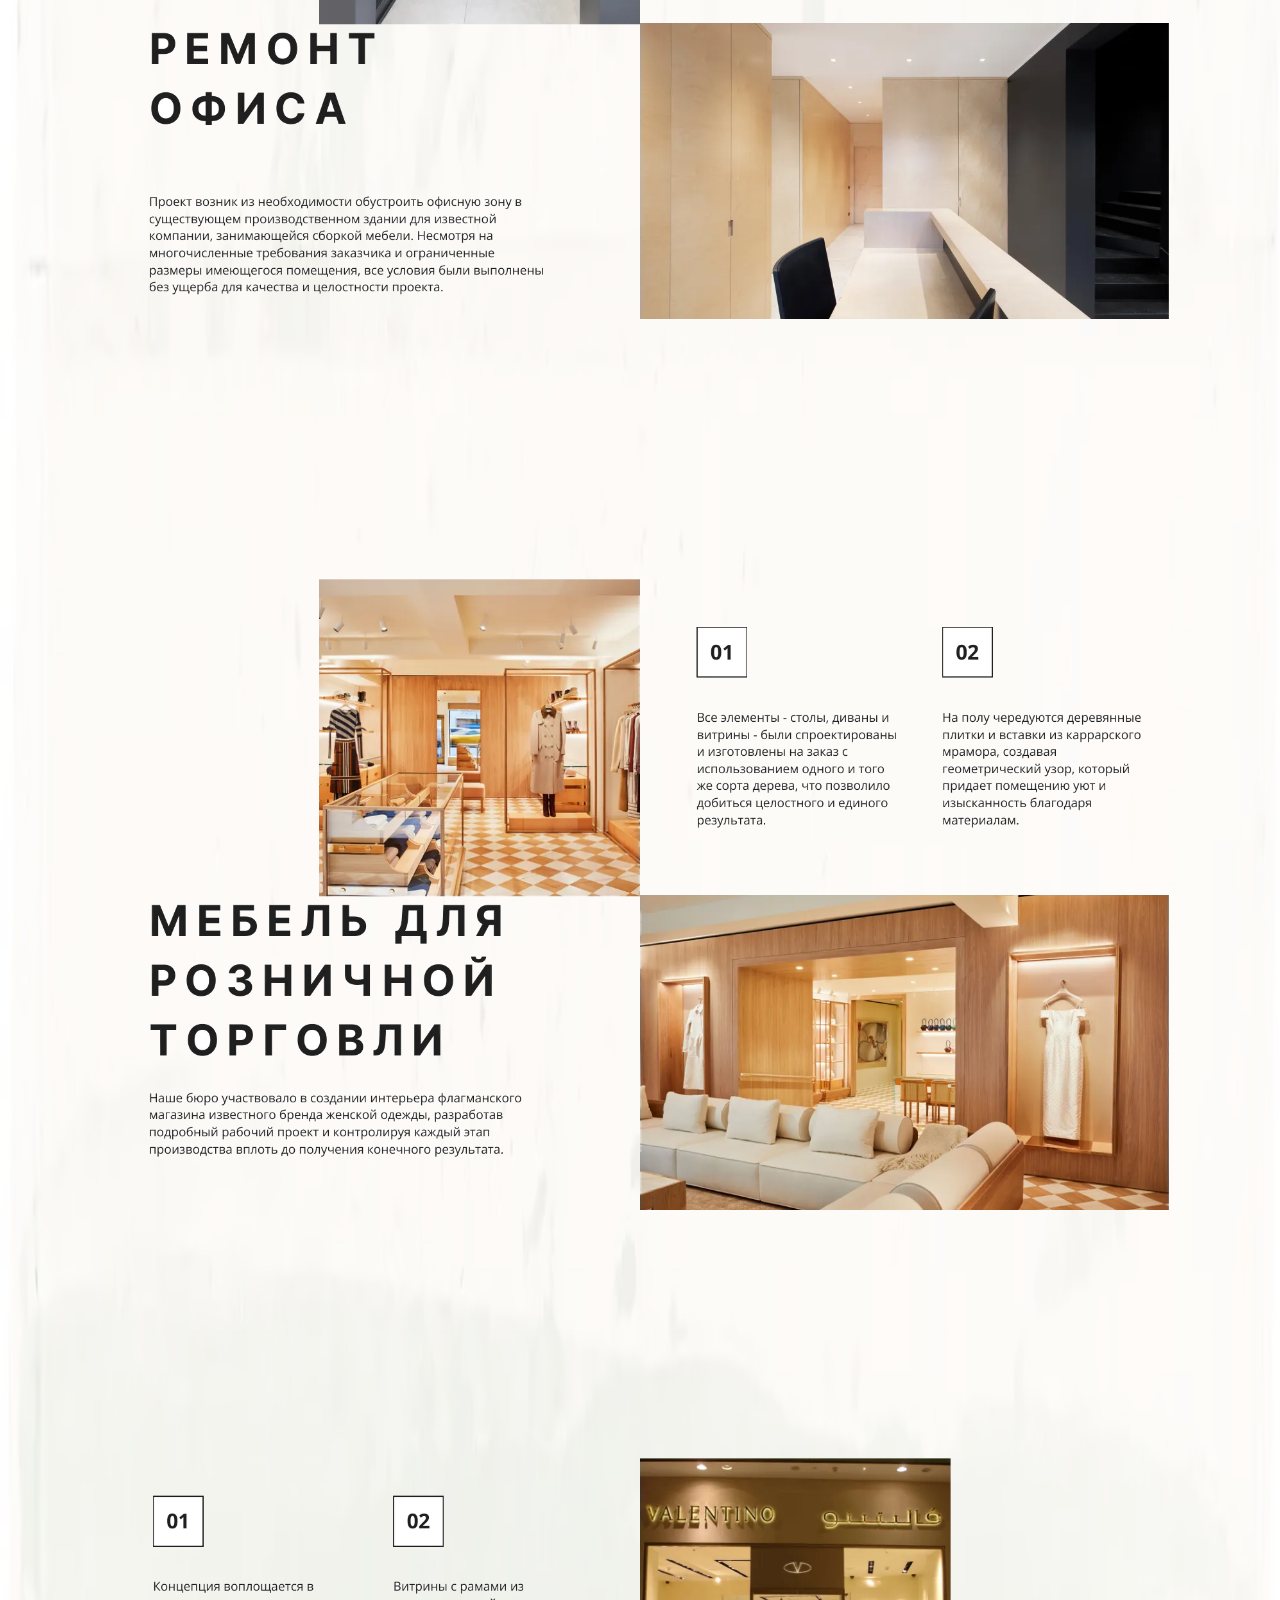
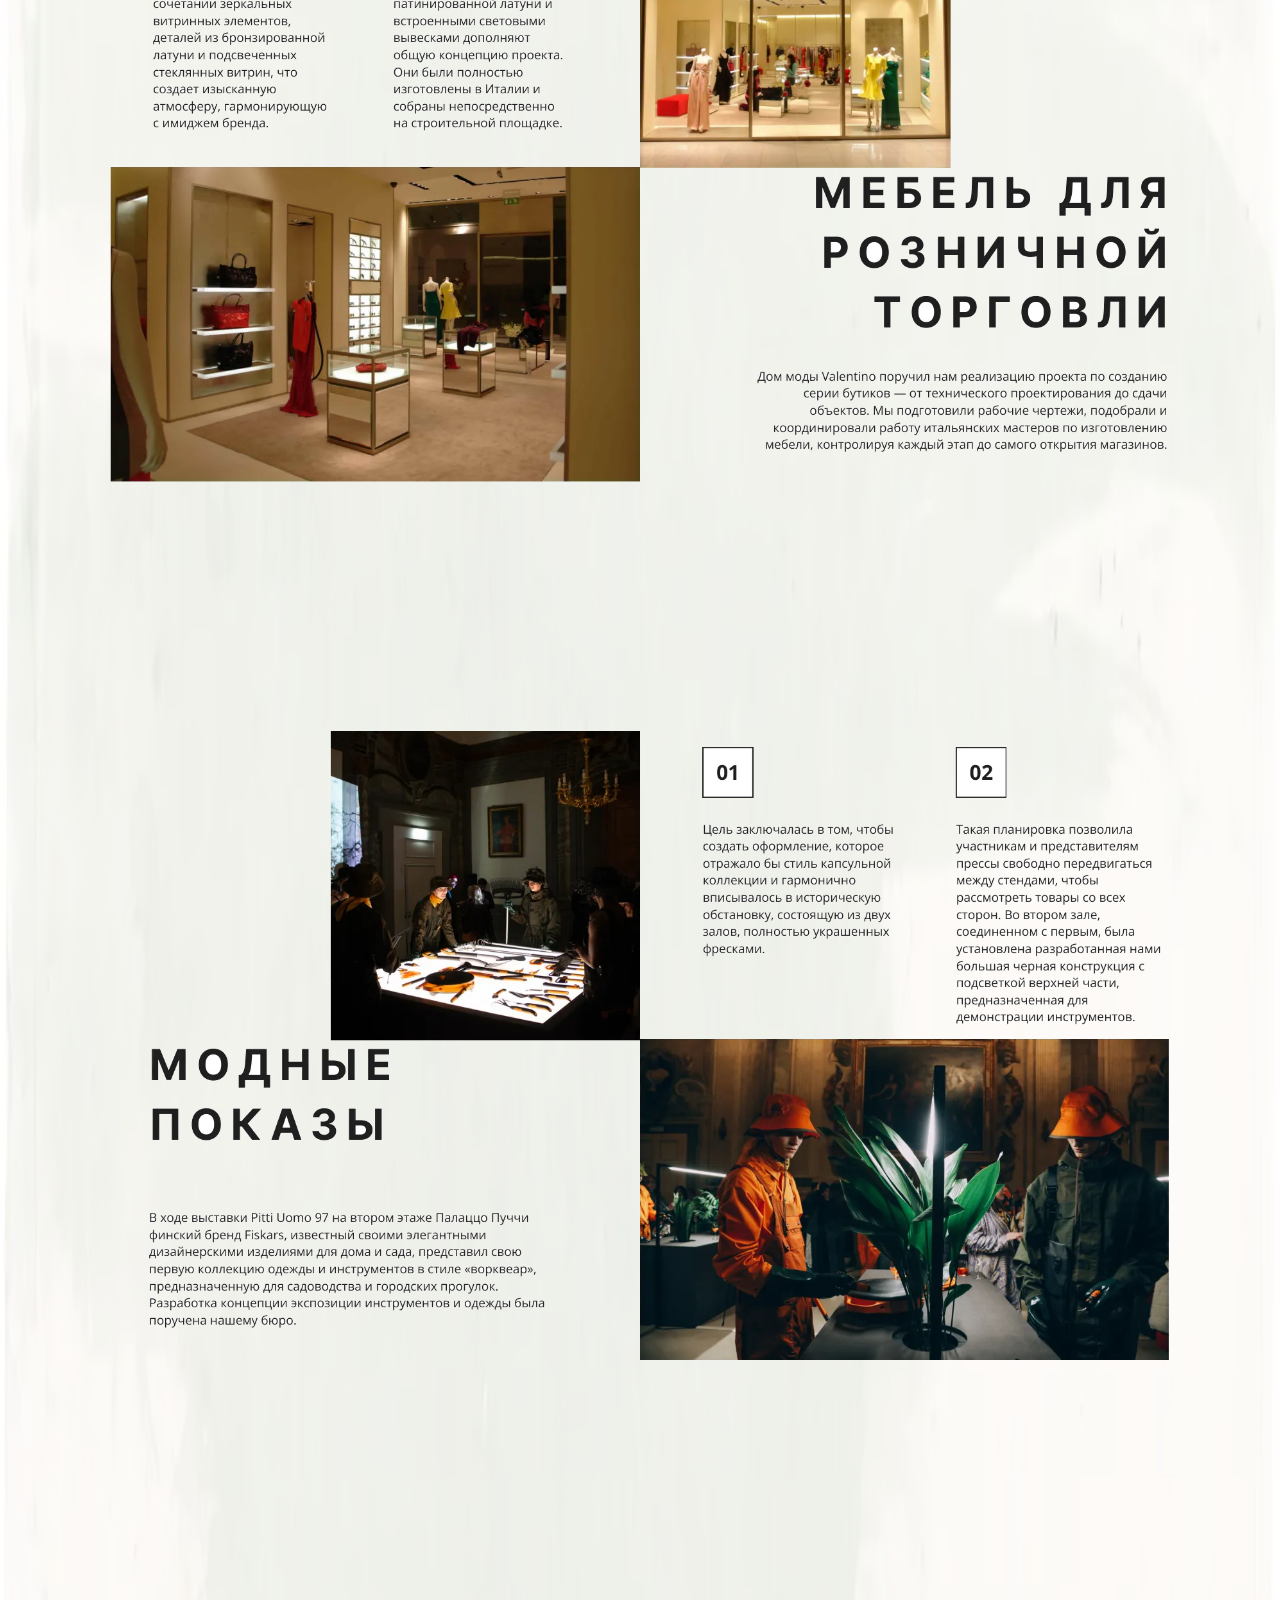
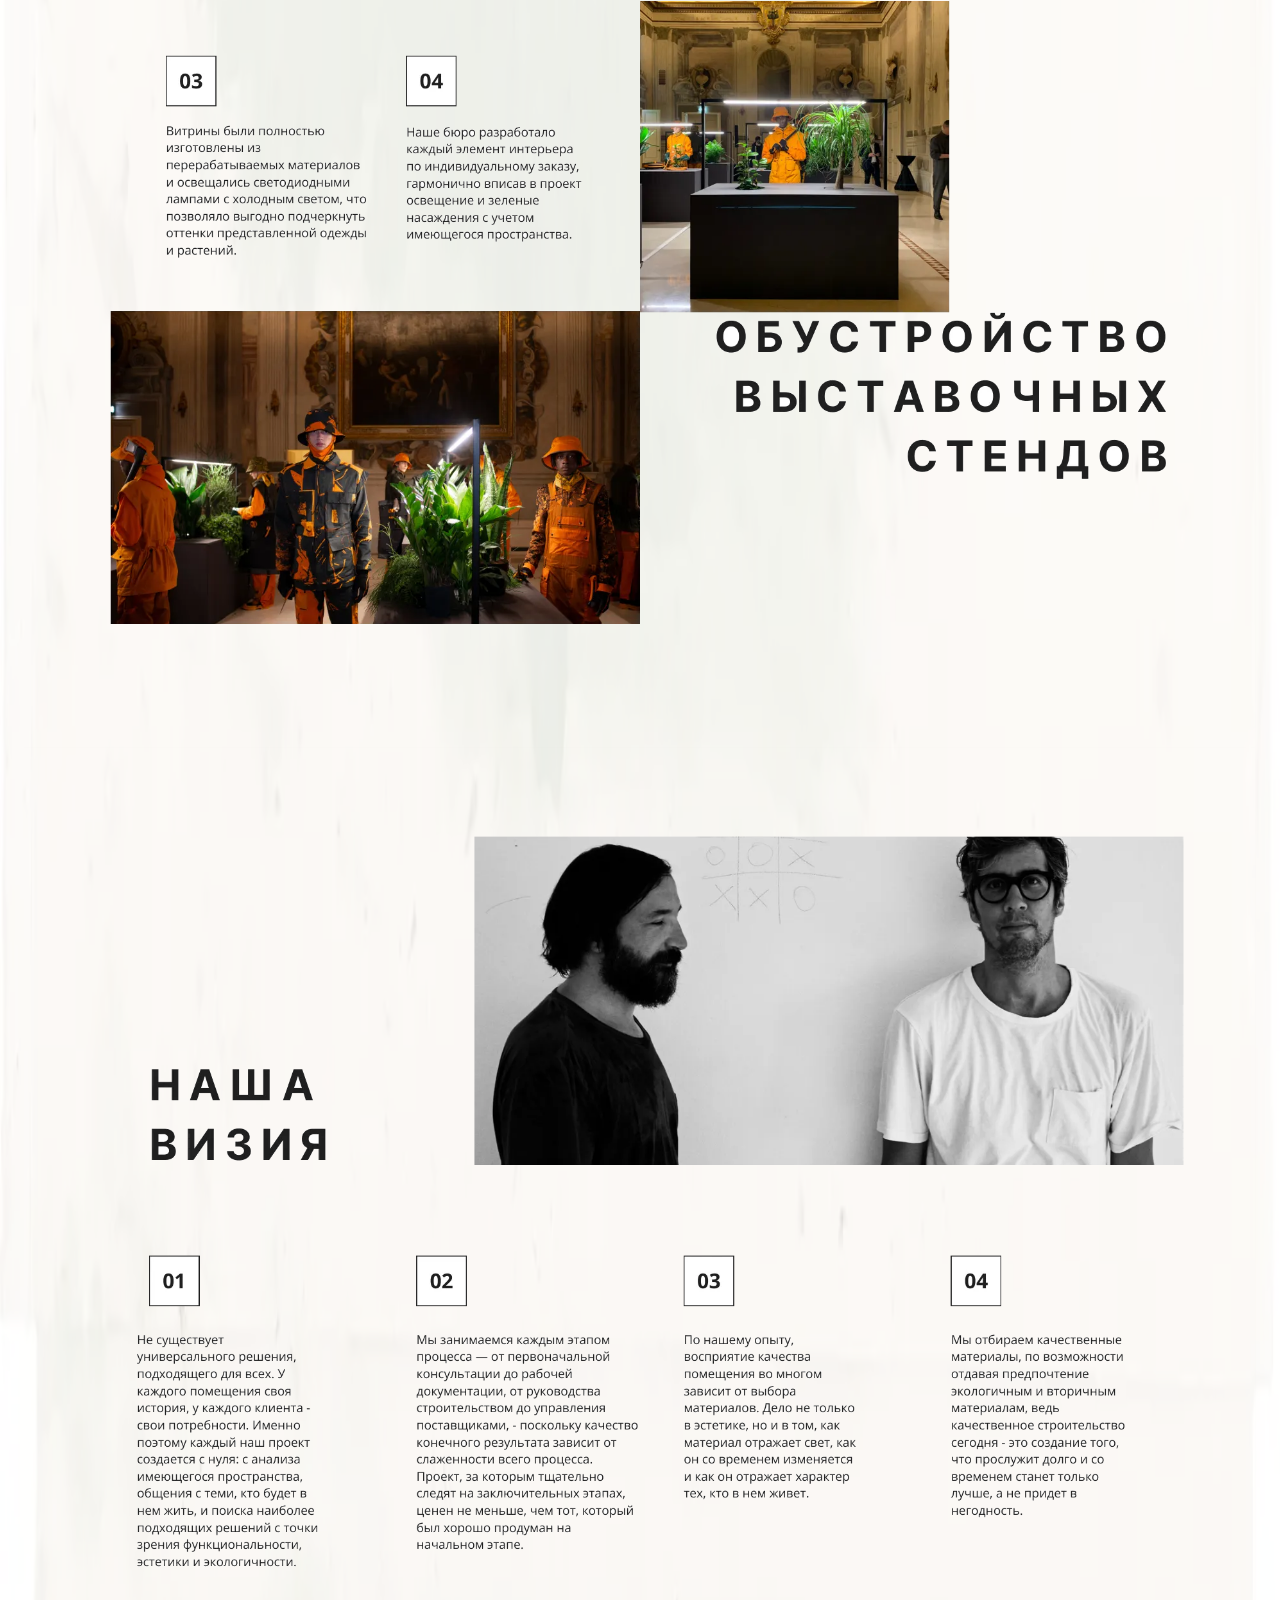
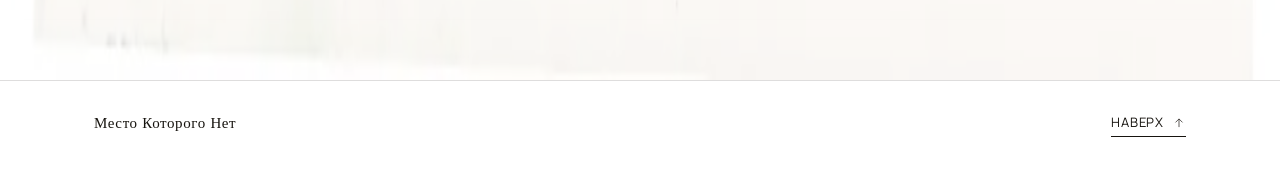
==== commit 07de2814: "fix: remove Fargo contacts slide Drop the final page-12 contacts slide from RU and EN Fargo sets.  C" ====
--- a/fargo.html
+++ b/fargo.html
@@ -49,7 +49,6 @@
     <img src="content/fargo/ru/page-09.webp" alt="Fargo — страница 9" loading="lazy" />
     <img src="content/fargo/ru/page-10.webp" alt="Fargo — страница 10" loading="lazy" />
     <img src="content/fargo/ru/page-11.webp" alt="Fargo — страница 11" loading="lazy" />
-    <img src="content/fargo/ru/page-12.webp" alt="Fargo — страница 12" loading="lazy" />
   </div>
 
   <div class="fargo-set" data-lang-set="en">
@@ -64,7 +63,6 @@
     <img src="content/fargo/en/page-09.webp" alt="Fargo — page 9" loading="lazy" />
     <img src="content/fargo/en/page-10.webp" alt="Fargo — page 10" loading="lazy" />
     <img src="content/fargo/en/page-11.webp" alt="Fargo — page 11" loading="lazy" />
-    <img src="content/fargo/en/page-12.webp" alt="Fargo — page 12" loading="lazy" />
   </div>
 </main>
 
--- a/css/style.css
+++ b/css/style.css
@@ -2,13 +2,13 @@
 /* Tokens                                                         */
 /* ------------------------------------------------------------ */
 :root {
-  --bg: #f6f3ec;
-  --bg-alt: #efeae0;
+  --bg: #ffffff;
+  --bg-alt: #ffffff;
   --ink: #17140f;
   --ink-soft: #6e685f;
   --line: rgba(23, 20, 15, 0.14);
   --dark-bg: #14120e;
-  --cream: #f6f3ec;
+  --cream: #ffffff;
 
   --dot-1: #96603f;
   --dot-2: #2b3868;
@@ -100,13 +100,13 @@
   border-bottom: 1px solid transparent;
 }
 .site-header.scrolled {
-  background: rgba(246, 243, 236, 0.86);
+  background: rgba(255, 255, 255, 0.86);
   backdrop-filter: blur(10px);
   padding: 16px 0;
   border-color: var(--line);
 }
 .site-header.nav-hover {
-  background: rgba(246, 243, 236, 0.86);
+  background: rgba(255, 255, 255, 0.86);
   backdrop-filter: blur(10px);
   border-color: var(--line);
 }
@@ -240,10 +240,11 @@
   height: 24px;
   justify-self: start;
   z-index: 210;
+  color: var(--ink);
 }
 .burger span {
   display: block;
-  height: 1px;
+  height: 1.5px;
   background: currentColor;
   transition: transform 0.3s var(--ease), opacity 0.3s var(--ease);
 }
@@ -278,7 +279,13 @@
   display: flex;
   flex-direction: column;
   align-items: center;
-  gap: 22px;
+  gap: 36px;
+}
+.nav-overlay li {
+  display: flex;
+  flex-direction: column;
+  align-items: center;
+  gap: 10px;
 }
 .nav-overlay a {
   font-family: var(--font-display);
@@ -286,6 +293,14 @@
   transition: opacity 0.3s var(--ease);
 }
 .nav-overlay a:hover { opacity: 0.55; }
+.nav-overlay-sub {
+  font-family: var(--font-body) !important;
+  font-size: 13px !important;
+  font-weight: 500;
+  letter-spacing: 0.08em;
+  text-transform: uppercase;
+  color: var(--ink-soft);
+}
 .nav-overlay-foot {
   font-size: 12px;
   letter-spacing: 0.08em;
@@ -495,32 +510,46 @@
 .directions .container { position: relative; }
 
 .cards {
+  display: flex;
+  flex-direction: column;
+  border-top: 1px solid var(--line);
+}
+
+.card {
   display: grid;
-  grid-template-columns: repeat(3, 1fr);
-  gap: 1px;
-  background: var(--line);
-  border: 1px solid var(--line);
-}
-
-.card {
-  background: rgba(246, 243, 236, 0.72);
-  backdrop-filter: blur(6px);
-  padding: 44px 32px;
-  display: flex;
-  flex-direction: column;
-  gap: 20px;
-  transition: background 0.4s var(--ease);
-}
-.card:hover { background: rgba(246, 243, 236, 0.92); }
-
-.card-icon {
-  width: 40px; height: 40px;
+  grid-template-columns: auto 1fr auto;
+  align-items: center;
+  gap: clamp(28px, 5vw, 80px);
+  padding: clamp(28px, 4vw, 48px) 8px;
+  border-bottom: 1px solid var(--line);
+  color: inherit;
+  background: transparent;
+}
+
+.card-art {
+  width: clamp(150px, 17vw, 230px);
+  align-self: stretch;
+  display: flex;
+  align-items: center;
+}
+.card-art img {
+  width: 100%;
+  display: block;
+  mix-blend-mode: multiply;
+}
+
+.card-body { max-width: 560px; }
+.card h3 { font-size: clamp(24px, 2.6vw, 34px); margin-bottom: 18px; }
+.card p { color: var(--ink-soft); font-size: 16px; line-height: 1.65; }
+
+.card-arrow {
   color: var(--ink);
-}
-.card-icon svg { width: 100%; height: 100%; }
-
-.card h3 { font-size: 22px; }
-.card p { color: var(--ink-soft); font-size: 15px; line-height: 1.6; }
+  justify-self: end;
+  padding-right: clamp(4px, 3vw, 40px);
+  transition: transform 0.35s var(--ease);
+}
+.card-arrow svg { width: 38px; height: 38px; display: block; }
+a.card:hover .card-arrow { transform: translateX(10px); }
 
 /* ------------------------------------------------------------ */
 /* Italy                                                           */
@@ -549,11 +578,11 @@
 /* Partners                                                        */
 /* ------------------------------------------------------------ */
 .partners { padding: var(--section-y) 0; background: var(--dark-bg); color: var(--cream); }
-.partners .eyebrow-row { color: rgba(246, 243, 236, 0.55); }
+.partners .eyebrow-row { color: rgba(255, 255, 255, 0.55); }
 .partners h2 { color: var(--cream); }
 .partners-lead {
   font-family: var(--font-display);
-  color: rgba(246, 243, 236, 0.82);
+  color: rgba(255, 255, 255, 0.82);
   font-size: clamp(18px, 1.9vw, 22px);
   max-width: 560px;
   margin-top: -20px;
@@ -563,26 +592,26 @@
 .partners-row {
   display: grid;
   grid-template-columns: repeat(5, 1fr);
-  border-top: 1px solid rgba(246, 243, 236, 0.16);
-  border-left: 1px solid rgba(246, 243, 236, 0.16);
+  border-top: 1px solid rgba(255, 255, 255, 0.16);
+  border-left: 1px solid rgba(255, 255, 255, 0.16);
 }
 .partner-slot {
-  border-right: 1px solid rgba(246, 243, 236, 0.16);
-  border-bottom: 1px solid rgba(246, 243, 236, 0.16);
+  border-right: 1px solid rgba(255, 255, 255, 0.16);
+  border-bottom: 1px solid rgba(255, 255, 255, 0.16);
   padding: 40px 20px;
   display: flex;
   align-items: center;
   justify-content: center;
   font-family: var(--font-display);
   font-size: 15px;
-  color: rgba(246, 243, 236, 0.4);
+  color: rgba(255, 255, 255, 0.4);
   letter-spacing: 0.04em;
 }
 
 .partners-note {
   margin-top: 20px;
   font-size: 12px;
-  color: rgba(246, 243, 236, 0.4);
+  color: rgba(255, 255, 255, 0.4);
 }
 
 /* ------------------------------------------------------------ */
@@ -723,6 +752,14 @@
 @media (max-width: 860px) {
   .nav-inline { display: none; }
   .burger { display: flex; }
+  .header-inner {
+    justify-content: flex-start;
+    min-height: 28px;
+  }
+  .burger {
+    position: relative;
+    z-index: 220;
+  }
 
   /* Inner pages have no burger menu — keep the back link visible */
   .site-header--solid .nav-inline { display: flex; }
@@ -731,7 +768,17 @@
 
   .about-grid { grid-template-columns: 1fr; }
 
-  .cards { grid-template-columns: 1fr; }
+  .card {
+    grid-template-columns: auto 1fr;
+    gap: 24px;
+  }
+  .card-art { width: clamp(96px, 26vw, 150px); }
+  .card-arrow {
+    grid-column: 2;
+    justify-self: start;
+    padding: 0;
+  }
+  .card-arrow svg { width: 30px; height: 30px; }
 
   .italy-grid { grid-template-columns: 1fr; }
   .italy-visual { order: 1; }
